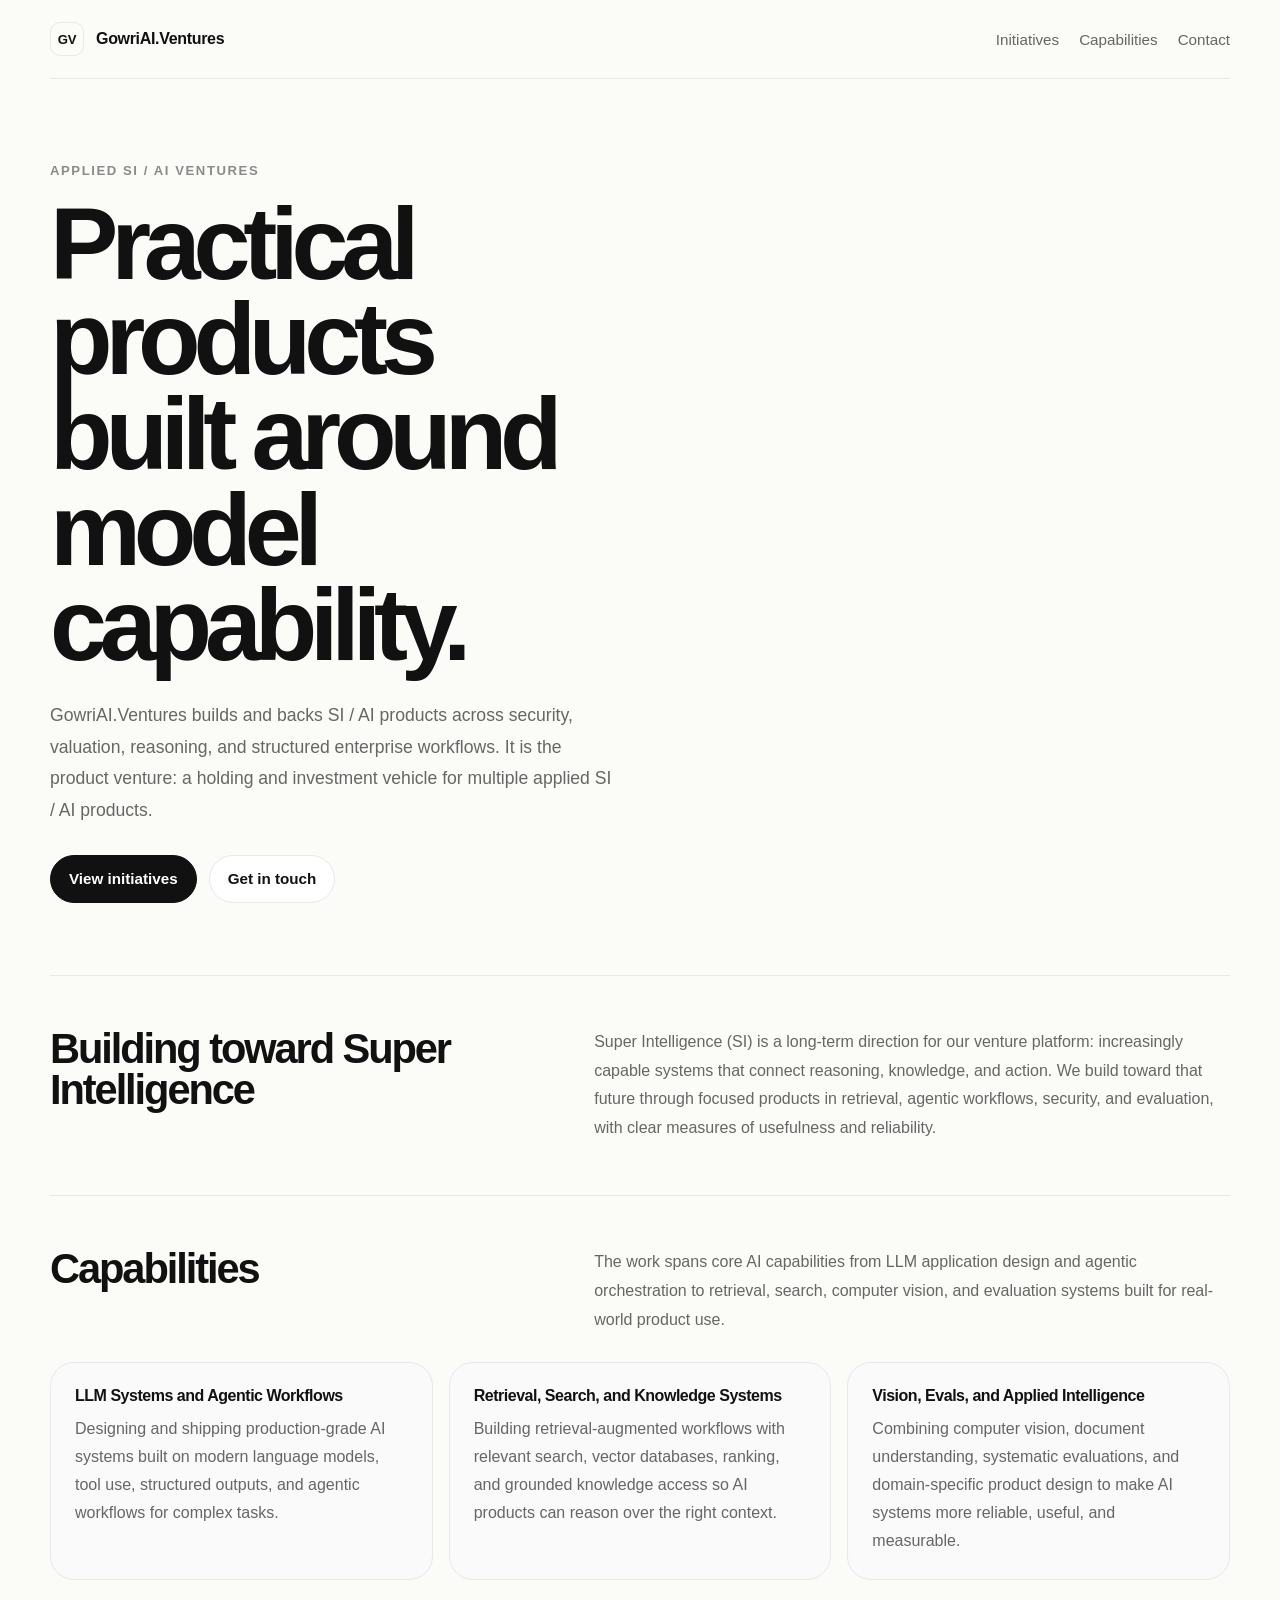
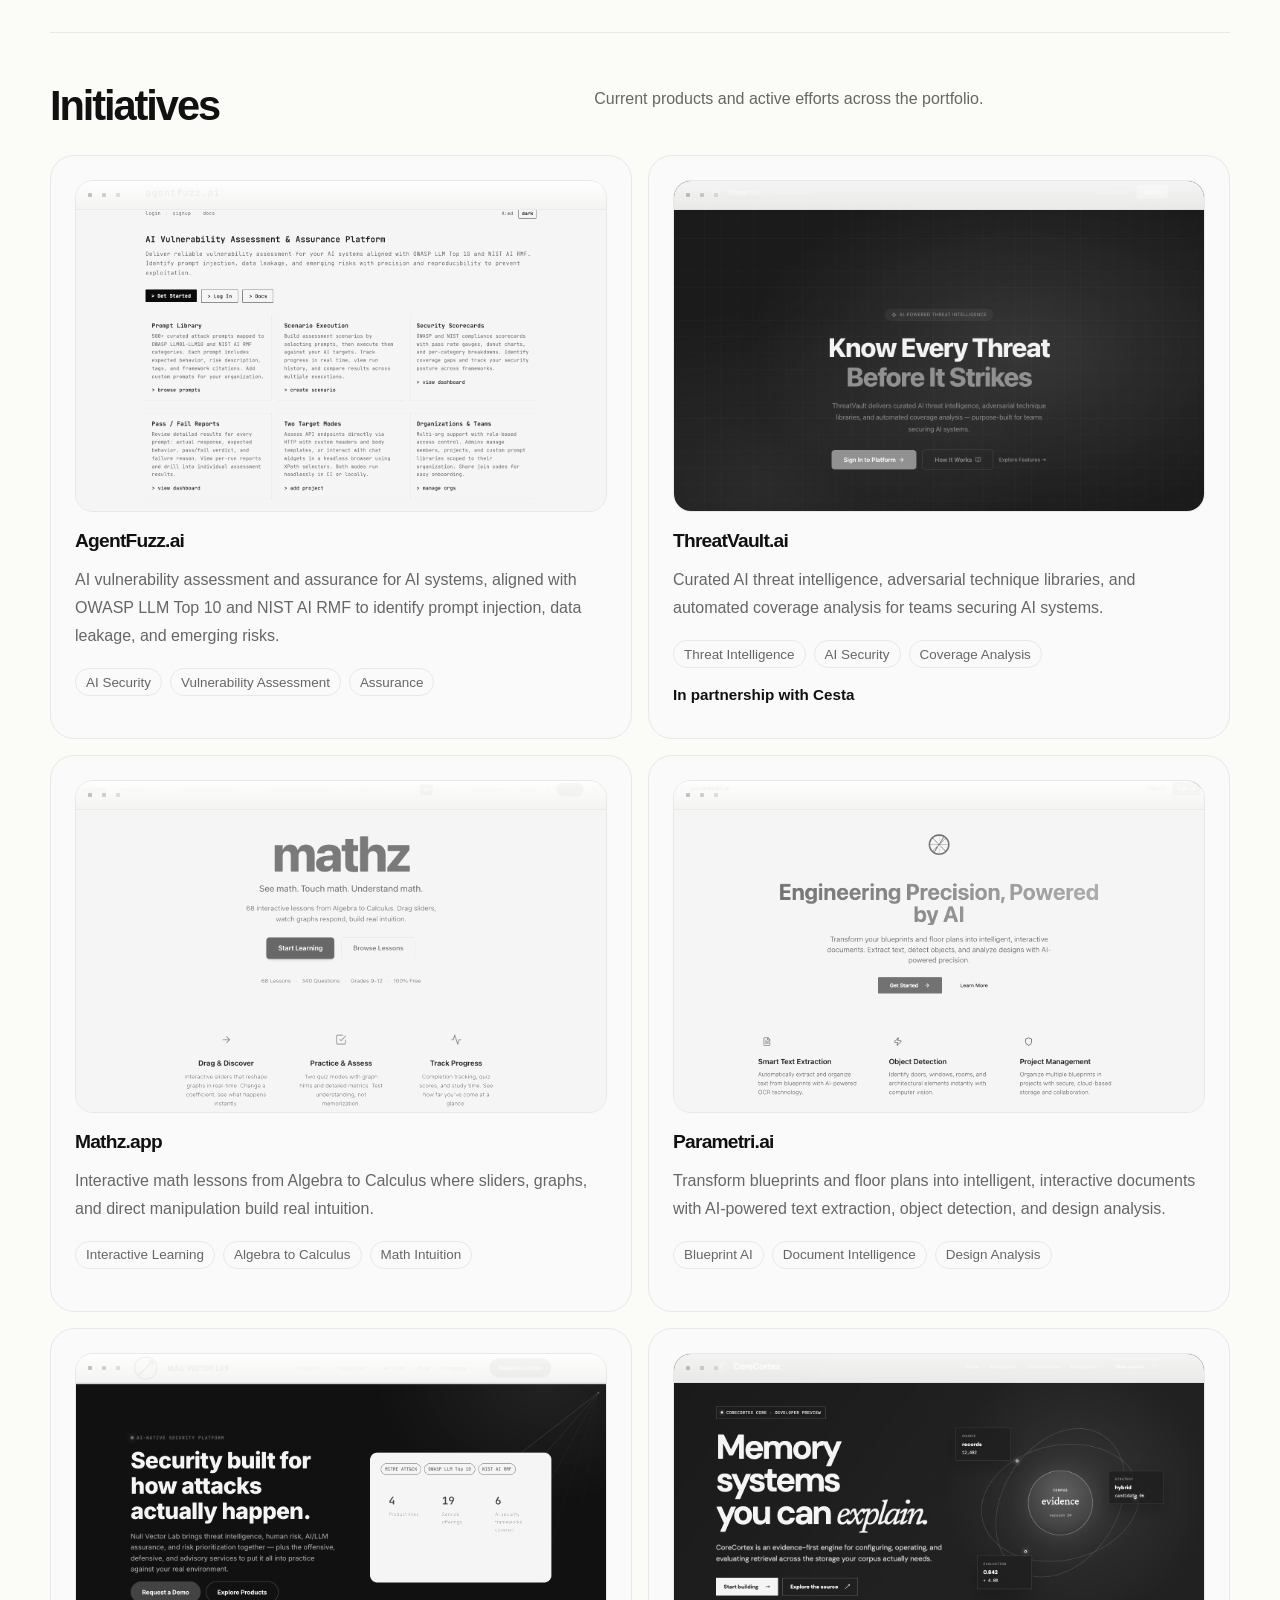
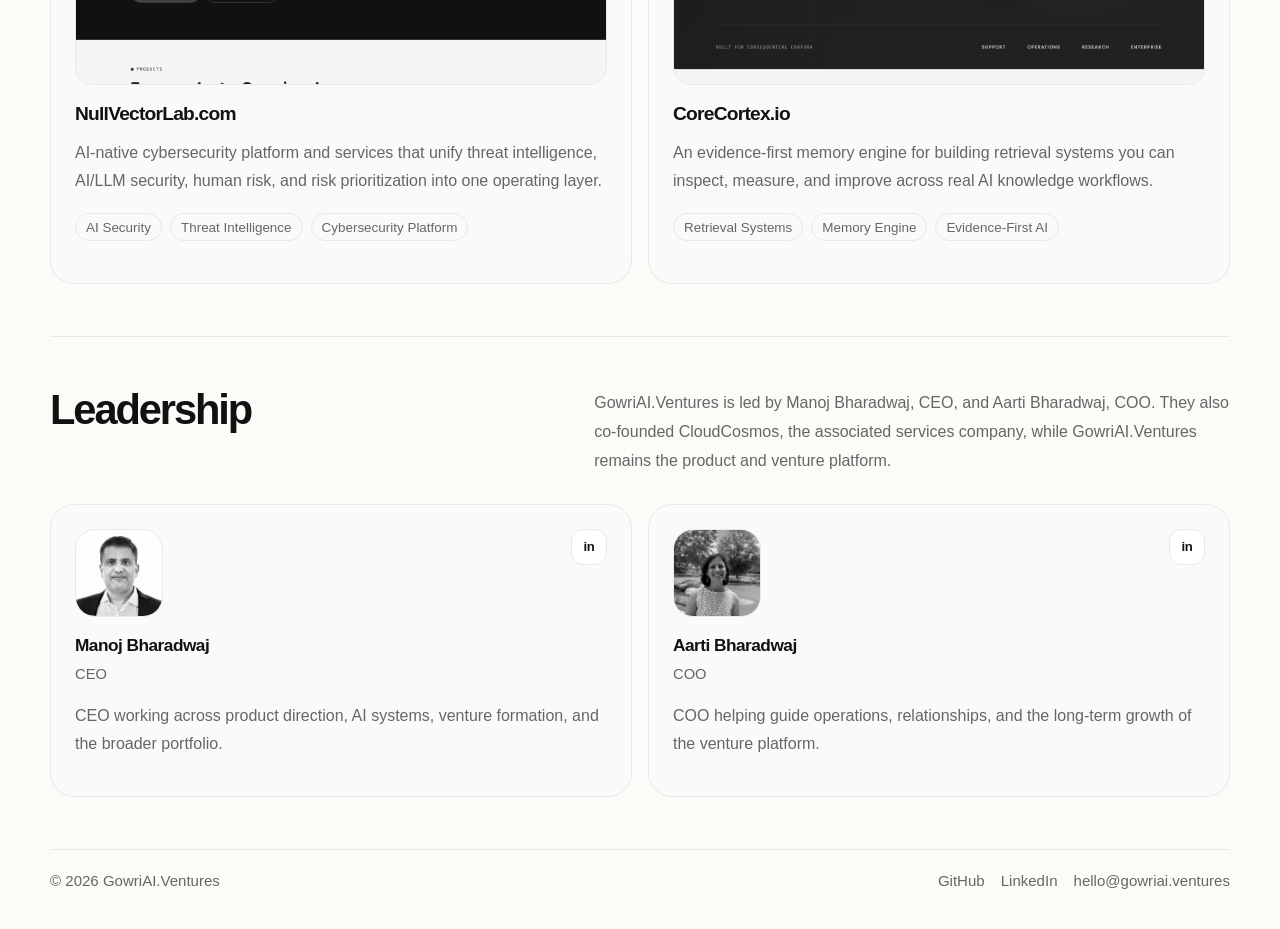
==== index.html @ 6a9fbaa0 "Update broad positioning to SI / AI" ====
<!DOCTYPE html>
<html lang="en">
<head>
  <meta charset="utf-8" />
  <meta name="viewport" content="width=device-width, initial-scale=1" />
  <title>GowriAI.Ventures | Applied SI / AI Products</title>
  <meta
    name="description"
    content="GowriAI.Ventures builds and backs practical SI / AI products across security, quantitative reasoning, valuation, and applied enterprise workflows."
  />
  <meta
    name="keywords"
    content="GowriAI Ventures, AI ventures, applied AI, AI products, Super Intelligence, AgentFuzz, ThreatVault.ai, Mathz.app, Parametri, NullVectorLab.com, CoreCortex.io"
  />
  <meta name="author" content="GowriAI.Ventures" />
  <meta name="robots" content="index, follow, max-image-preview:large, max-snippet:-1, max-video-preview:-1" />
  <meta name="googlebot" content="index, follow, max-image-preview:large, max-snippet:-1, max-video-preview:-1" />
  <meta name="application-name" content="GowriAI.Ventures" />
  <meta name="theme-color" content="#fbfbf8" />
  <meta name="format-detection" content="telephone=no" />
  <meta name="geo.region" content="US" />
  <meta name="geo.placename" content="United States" />
  <meta property="og:type" content="website" />
  <meta property="og:site_name" content="GowriAI.Ventures" />
  <meta property="og:title" content="GowriAI.Ventures" />
  <meta
    property="og:description"
    content="Applied SI / AI products and initiatives across security, valuation, reasoning, and practical enterprise workflows."
  />
  <meta property="og:url" content="https://gowriai.ventures/" />
  <meta property="og:locale" content="en_US" />
  <meta property="og:image" content="https://gowriai.ventures/assets/images/og-image.png" />
  <meta property="og:image:width" content="1200" />
  <meta property="og:image:height" content="630" />
  <meta name="twitter:card" content="summary_large_image" />
  <meta name="twitter:title" content="GowriAI.Ventures" />
  <meta
    name="twitter:description"
    content="Applied SI / AI products and initiatives from GowriAI.Ventures."
  />
  <meta name="twitter:image" content="https://gowriai.ventures/assets/images/og-image.png" />
  <link rel="canonical" href="https://gowriai.ventures/" />
  <link rel="icon" href="/favicon.svg" type="image/svg+xml" />
  <link rel="mask-icon" href="/favicon.svg" color="#0f5a47" />
  <link rel="manifest" href="/site.webmanifest" />
  <script type="application/ld+json">
    {
      "@context": "https://schema.org",
      "@type": "Organization",
      "name": "GowriAI.Ventures",
      "url": "https://gowriai.ventures/",
      "description": "GowriAI.Ventures builds and backs practical SI / AI products across security, quantitative reasoning, valuation, and applied enterprise workflows.",
      "sameAs": [
        "https://github.com/GowriAI-Ventures",
        "https://linkedin.com/company/gowriai"
      ],
      "makesOffer": {
        "@type": "OfferCatalog",
        "name": "Initiatives",
        "itemListElement": [
          {
            "@type": "ListItem",
            "position": 1,
            "item": {
              "@type": "SoftwareApplication",
              "name": "AgentFuzz.ai",
              "url": "https://agentfuzz.ai"
            }
          },
          {
            "@type": "ListItem",
            "position": 2,
            "item": {
              "@type": "SoftwareApplication",
              "name": "ThreatVault.ai",
              "url": "https://threatvault.ai"
            }
          },
          {
            "@type": "ListItem",
            "position": 3,
            "item": {
              "@type": "SoftwareApplication",
              "name": "Mathz.app",
              "url": "https://mathz.app"
            }
          },
          {
            "@type": "ListItem",
            "position": 4,
            "item": {
              "@type": "SoftwareApplication",
              "name": "Parametri.ai",
              "url": "https://parametri.ai/"
            }
          },
          {
            "@type": "ListItem",
            "position": 5,
            "item": {
              "@type": "SoftwareApplication",
              "name": "NullVectorLab.com",
              "url": "https://nullvectorlab.com/"
            }
          },
          {
            "@type": "ListItem",
            "position": 6,
            "item": {
              "@type": "SoftwareApplication",
              "name": "CoreCortex.io",
              "url": "https://corecortex.io/"
            }
          }
        ]
      }
    }
  </script>
  <style>
    :root {
      --bg: #fbfbf8;
      --surface: #ffffff;
      --line: #e8e8e8;
      --text: #111111;
      --muted: #666666;
      --subtle: #8a8a8a;
      --accent: #111111;
      --panel: #fafafa;
      --radius: 24px;
      --max-width: 1180px;
    }

    * {
      box-sizing: border-box;
    }

    html {
      scroll-behavior: smooth;
    }

    body {
      margin: 0;
      background: var(--bg);
      color: var(--text);
      font-family: -apple-system, BlinkMacSystemFont, "Segoe UI", sans-serif;
      -webkit-font-smoothing: antialiased;
      text-rendering: optimizeLegibility;
    }

    a {
      color: inherit;
      text-decoration: none;
    }

    img {
      max-width: 100%;
      display: block;
    }

    .page {
      width: min(calc(100% - 40px), var(--max-width));
      margin: 0 auto;
    }

    .topbar {
      display: flex;
      align-items: center;
      justify-content: space-between;
      gap: 24px;
      padding: 22px 0;
      border-bottom: 1px solid var(--line);
    }

    .brand {
      display: inline-flex;
      align-items: center;
      gap: 12px;
      font-size: 1rem;
      font-weight: 600;
      letter-spacing: -0.02em;
    }

    .brand-mark {
      width: 34px;
      height: 34px;
      display: grid;
      place-items: center;
      border: 1px solid var(--line);
      border-radius: 10px;
      font-size: 0.82rem;
      font-weight: 700;
    }

    .nav {
      display: flex;
      flex-wrap: wrap;
      gap: 20px;
      color: var(--muted);
      font-size: 0.95rem;
    }

    .hero {
      padding: 84px 0 72px;
      border-bottom: 1px solid var(--line);
    }

    .kicker {
      margin: 0 0 18px;
      color: var(--subtle);
      font-size: 0.82rem;
      font-weight: 600;
      letter-spacing: 0.12em;
      text-transform: uppercase;
    }

    h1 {
      margin: 0;
      max-width: 10ch;
      font-size: clamp(3.2rem, 8vw, 6.8rem);
      line-height: 0.93;
      letter-spacing: -0.07em;
      font-weight: 700;
    }

    .hero-grid {
      display: grid;
      grid-template-columns: minmax(0, 1.35fr) minmax(280px, 0.7fr);
      gap: 40px;
      align-items: end;
      margin-top: 28px;
    }

    .lead {
      margin: 0;
      max-width: 58ch;
      color: var(--muted);
      font-size: 1.1rem;
      line-height: 1.8;
    }

    .hero-actions {
      display: flex;
      flex-wrap: wrap;
      gap: 12px;
      margin-top: 28px;
    }

    .button {
      display: inline-flex;
      align-items: center;
      justify-content: center;
      min-height: 48px;
      padding: 0 18px;
      border-radius: 999px;
      border: 1px solid var(--line);
      font-size: 0.95rem;
      font-weight: 600;
      transition: background-color 140ms ease, color 140ms ease, border-color 140ms ease;
    }

    .button-primary {
      background: var(--accent);
      border-color: var(--accent);
      color: #ffffff;
    }

    .button-secondary {
      background: var(--surface);
      color: var(--text);
    }

    .section {
      padding: 52px 0;
      border-bottom: 1px solid var(--line);
    }

    .section-header {
      display: grid;
      grid-template-columns: minmax(0, 0.9fr) minmax(0, 1.1fr);
      gap: 24px;
      margin-bottom: 28px;
    }

    .section-intelligence .section-header {
      margin-bottom: 0;
    }

    .section-header h2 {
      margin: 0;
      font-size: clamp(1.7rem, 4vw, 2.6rem);
      line-height: 1;
      letter-spacing: -0.05em;
      font-weight: 650;
    }

    .section-header p {
      margin: 0;
      color: var(--muted);
      line-height: 1.8;
      font-size: 1rem;
    }

    .capabilities {
      display: grid;
      grid-template-columns: repeat(3, minmax(0, 1fr));
      gap: 16px;
    }

    .capability {
      padding: 24px;
      background: var(--panel);
      border: 1px solid var(--line);
      border-radius: var(--radius);
    }

    .capability h3 {
      margin: 0 0 10px;
      font-size: 1rem;
      letter-spacing: -0.03em;
    }

    .capability p {
      margin: 0;
      color: var(--muted);
      line-height: 1.75;
    }

    .initiatives {
      display: grid;
      grid-template-columns: repeat(2, minmax(0, 1fr));
      gap: 16px;
    }

    .team {
      display: grid;
      grid-template-columns: repeat(2, minmax(0, 1fr));
      gap: 16px;
    }

    .initiative {
      padding: 24px;
      border: 1px solid var(--line);
      border-radius: var(--radius);
      background: var(--panel);
    }

    .initiative-shot {
      display: block;
      margin: 0 0 18px;
      aspect-ratio: 16 / 10;
      overflow: hidden;
      border: 1px solid var(--line);
      border-radius: 18px;
      background: #f6f6f4;
      box-shadow: inset 0 1px 0 rgba(255, 255, 255, 0.7);
      position: relative;
    }

    .initiative-shot::before {
      content: "";
      position: absolute;
      inset: 0 auto auto 0;
      width: 100%;
      height: 28px;
      border-bottom: 1px solid rgba(17, 17, 17, 0.08);
      background:
        radial-gradient(circle at 14px 14px, rgba(17, 17, 17, 0.24) 0 2px, transparent 2.5px),
        radial-gradient(circle at 28px 14px, rgba(17, 17, 17, 0.18) 0 2px, transparent 2.5px),
        radial-gradient(circle at 42px 14px, rgba(17, 17, 17, 0.12) 0 2px, transparent 2.5px),
        linear-gradient(180deg, rgba(255, 255, 255, 0.95), rgba(244, 244, 242, 0.95));
      z-index: 1;
    }

    .initiative-shot img {
      width: 100%;
      height: 100%;
      object-fit: cover;
      object-position: center top;
      transition: transform 180ms ease;
      filter: grayscale(1) brightness(1.08) contrast(0.92);
      transform: scale(1.01);
    }

    .initiative:hover .initiative-shot img {
      transform: scale(1.03);
    }

    .initiative-head {
      margin-bottom: 14px;
    }

    .initiative h3 {
      margin: 0;
      font-size: 1.2rem;
      letter-spacing: -0.04em;
      font-weight: 650;
    }

    .initiative-title-link {
      display: inline-flex;
      align-items: center;
      gap: 6px;
    }

    .initiative p {
      margin: 0 0 18px;
      color: var(--muted);
      line-height: 1.75;
    }

    .meta {
      display: flex;
      flex-wrap: wrap;
      gap: 8px;
      margin-bottom: 18px;
    }

    .pill {
      display: inline-flex;
      align-items: center;
      min-height: 28px;
      padding: 0 10px;
      border: 1px solid var(--line);
      border-radius: 999px;
      color: var(--muted);
      font-size: 0.84rem;
      white-space: nowrap;
    }

    .link-row {
      display: flex;
      align-items: center;
      gap: 12px;
      color: var(--text);
      font-size: 0.95rem;
      font-weight: 600;
    }

    .person {
      padding: 24px;
      border: 1px solid var(--line);
      border-radius: var(--radius);
      background: var(--panel);
    }

    .person-top {
      display: flex;
      align-items: start;
      justify-content: space-between;
      gap: 14px;
      margin-bottom: 18px;
    }

    .person-image {
      width: 88px;
      height: 88px;
      flex-shrink: 0;
      border-radius: 20px;
      overflow: hidden;
      border: 1px solid var(--line);
      background: #f4f4f4;
    }

    .person-image img {
      width: 100%;
      height: 100%;
      object-fit: cover;
      filter: grayscale(1);
    }

    .person h3 {
      margin: 0 0 6px;
      font-size: 1.08rem;
      letter-spacing: -0.03em;
    }

    .person-role {
      margin: 0 0 12px;
      color: var(--subtle);
      font-size: 0.92rem;
    }

    .person p {
      margin: 0 0 14px;
      color: var(--muted);
      line-height: 1.75;
    }

    .person-link {
      display: inline-flex;
      align-items: center;
      justify-content: center;
      width: 36px;
      height: 36px;
      flex-shrink: 0;
      border: 1px solid var(--line);
      border-radius: 12px;
      color: var(--accent);
      font-size: 0.82rem;
      font-weight: 700;
      letter-spacing: -0.02em;
      background: #ffffff;
    }

    .footer {
      display: flex;
      align-items: center;
      justify-content: space-between;
      gap: 20px;
      flex-wrap: wrap;
      padding: 22px 0 40px;
      color: var(--muted);
      font-size: 0.94rem;
    }

    .footer-links {
      display: flex;
      flex-wrap: wrap;
      gap: 16px;
    }

    @media (max-width: 920px) {
      .hero-grid,
      .section-header,
      .capabilities,
      .initiatives,
      .team {
        grid-template-columns: 1fr;
      }
    }

    @media (max-width: 640px) {
      .page {
        width: min(calc(100% - 24px), var(--max-width));
      }

      .topbar,
      .footer {
        align-items: start;
        flex-direction: column;
      }

      .hero {
        padding: 56px 0 52px;
      }

      h1 {
        max-width: 11ch;
        font-size: clamp(2.8rem, 14vw, 4.4rem);
      }

      .link-row {
        flex-direction: column;
        align-items: start;
      }
    }
  </style>
</head>
<body>
  <script>
    const capabilities = [
      {
        title: "LLM Systems and Agentic Workflows",
        description: "Designing and shipping production-grade AI systems built on modern language models, tool use, structured outputs, and agentic workflows for complex tasks."
      },
      {
        title: "Retrieval, Search, and Knowledge Systems",
        description: "Building retrieval-augmented workflows with relevant search, vector databases, ranking, and grounded knowledge access so AI products can reason over the right context."
      },
      {
        title: "Vision, Evals, and Applied Intelligence",
        description: "Combining computer vision, document understanding, systematic evaluations, and domain-specific product design to make AI systems more reliable, useful, and measurable."
      }
    ];

    const initiatives = [
      {
        name: "AgentFuzz.ai",
        url: "https://agentfuzz.ai",
        image: "/assets/images/initiatives/agentfuzz-ai.png",
        description: "AI vulnerability assessment and assurance for AI systems, aligned with OWASP LLM Top 10 and NIST AI RMF to identify prompt injection, data leakage, and emerging risks.",
        tags: ["AI Security", "Vulnerability Assessment", "Assurance"]
      },
      {
        name: "ThreatVault.ai",
        url: "https://threatvault.ai",
        image: "/assets/images/initiatives/threatvault-ai.png",
        description: "Curated AI threat intelligence, adversarial technique libraries, and automated coverage analysis for teams securing AI systems.",
        tags: ["Threat Intelligence", "AI Security", "Coverage Analysis"],
        partner: {
          name: "Cesta",
          url: "https://cestatech.com/"
        }
      },
      {
        name: "Mathz.app",
        url: "https://mathz.app",
        image: "/assets/images/initiatives/mathz-app.png",
        description: "Interactive math lessons from Algebra to Calculus where sliders, graphs, and direct manipulation build real intuition.",
        tags: ["Interactive Learning", "Algebra to Calculus", "Math Intuition"]
      },
      {
        name: "Parametri.ai",
        url: "https://parametri.ai/",
        image: "/assets/images/initiatives/parametri-ai.png",
        description: "Transform blueprints and floor plans into intelligent, interactive documents with AI-powered text extraction, object detection, and design analysis.",
        tags: ["Blueprint AI", "Document Intelligence", "Design Analysis"]
      },
      {
        name: "NullVectorLab.com",
        url: "https://nullvectorlab.com/",
        image: "/assets/images/initiatives/nullvectorlab-com.png",
        description: "AI-native cybersecurity platform and services that unify threat intelligence, AI/LLM security, human risk, and risk prioritization into one operating layer.",
        tags: ["AI Security", "Threat Intelligence", "Cybersecurity Platform"]
      },
      {
        name: "CoreCortex.io",
        url: "https://corecortex.io/",
        image: "/assets/images/initiatives/corecortex-io.png",
        description: "An evidence-first memory engine for building retrieval systems you can inspect, measure, and improve across real AI knowledge workflows.",
        tags: ["Retrieval Systems", "Memory Engine", "Evidence-First AI"]
      }
    ];

    const leadership = [
      {
        name: "Manoj Bharadwaj",
        role: "CEO",
        blurb: "CEO working across product direction, AI systems, venture formation, and the broader portfolio.",
        image: "/assets/images/manoj-profile.png",
        linkedin: "https://www.linkedin.com/in/manojbharadwaj/"
      },
      {
        name: "Aarti Bharadwaj",
        role: "COO",
        blurb: "COO helping guide operations, relationships, and the long-term growth of the venture platform.",
        image: "/assets/images/aarti-profile.png",
        linkedin: "https://www.linkedin.com/in/aartibharadwaj/"
      }
    ];
  </script>

  <div class="page">
    <header class="topbar">
      <a class="brand" href="/" aria-label="GowriAI.Ventures home">
        <span class="brand-mark" aria-hidden="true">GV</span>
        <span>GowriAI.Ventures</span>
      </a>
      <nav class="nav" aria-label="Primary">
        <a href="#initiatives">Initiatives</a>
        <a href="#capabilities">Capabilities</a>
        <a href="mailto:hello@gowriai.ventures">Contact</a>
      </nav>
    </header>

    <main>
      <section class="hero">
        <p class="kicker">Applied SI / AI ventures</p>
        <h1>Practical products built around model capability.</h1>
        <div class="hero-grid">
          <div>
            <p class="lead">
              GowriAI.Ventures builds and backs SI / AI products across security, valuation,
              reasoning, and structured enterprise workflows. It is the product venture:
              a holding and investment vehicle for multiple applied SI / AI products.
            </p>
            <div class="hero-actions">
              <a class="button button-primary" href="#initiatives">View initiatives</a>
              <a class="button button-secondary" href="mailto:hello@gowriai.ventures">Get in touch</a>
            </div>
          </div>
        </div>
      </section>

      <section class="section section-intelligence" id="super-intelligence" aria-labelledby="super-intelligence-title">
        <div class="section-header">
          <h2 id="super-intelligence-title">Building toward Super Intelligence</h2>
          <p>
            Super Intelligence (SI) is a long-term direction for our venture platform:
            increasingly capable systems that connect reasoning, knowledge, and action.
            We build toward that future through focused products in retrieval, agentic
            workflows, security, and evaluation, with clear measures of usefulness and
            reliability.
          </p>
        </div>
      </section>

      <section class="section" id="capabilities" aria-labelledby="capabilities-title">
        <div class="section-header">
          <h2 id="capabilities-title">Capabilities</h2>
          <p>
            The work spans core AI capabilities from LLM application design and
            agentic orchestration to retrieval, search, computer vision, and
            evaluation systems built for real-world product use.
          </p>
        </div>
        <div class="capabilities" id="capability-grid"></div>
      </section>

      <section class="section" id="initiatives" aria-labelledby="initiatives-title">
        <div class="section-header">
          <h2 id="initiatives-title">Initiatives</h2>
          <p>
            Current products and active efforts across the portfolio.
          </p>
        </div>
        <div class="initiatives" id="initiative-grid"></div>
      </section>

      <section class="section" id="leadership" aria-labelledby="leadership-title">
        <div class="section-header">
          <h2 id="leadership-title">Leadership</h2>
          <p>
            GowriAI.Ventures is led by Manoj Bharadwaj, CEO, and Aarti Bharadwaj, COO. They also co-founded
            <a href="https://cloudcosmos.tech/" rel="noopener" target="_blank">CloudCosmos</a>, the associated services company, while GowriAI.Ventures remains the product and venture platform.
          </p>
        </div>
        <div class="team" id="leadership-grid"></div>
      </section>
    </main>

    <footer class="footer">
      <span>© <span id="year"></span> GowriAI.Ventures</span>
      <div class="footer-links">
        <a href="https://github.com/GowriAI-Ventures" rel="noopener" target="_blank">GitHub</a>
        <a href="https://linkedin.com/company/gowriai" rel="noopener" target="_blank">LinkedIn</a>
        <a href="mailto:hello@gowriai.ventures">hello@gowriai.ventures</a>
      </div>
    </footer>
  </div>

  <script>
    const capabilityGrid = document.getElementById("capability-grid");
    const initiativeGrid = document.getElementById("initiative-grid");
    const leadershipGrid = document.getElementById("leadership-grid");

    capabilities.forEach((capability) => {
      const item = document.createElement("article");
      item.className = "capability";
      item.innerHTML = `
        <h3>${capability.title}</h3>
        <p>${capability.description}</p>
      `;
      capabilityGrid.appendChild(item);
    });

    initiatives.forEach((initiative) => {
      const item = document.createElement("article");
      item.className = "initiative";
      const pills = initiative.tags.map((tag) => `<span class="pill">${tag}</span>`).join("");
      const partnerLink = initiative.partner
        ? `<a href="${initiative.partner.url}" rel="noopener" target="_blank">In partnership with ${initiative.partner.name}</a>`
        : "";

      item.innerHTML = `
        <a class="initiative-shot" href="${initiative.url}" rel="noopener" target="_blank" aria-label="${initiative.name}">
          <img src="${initiative.image}" alt="${initiative.name} preview" />
        </a>
        <div class="initiative-head">
          <h3><a class="initiative-title-link" href="${initiative.url}" rel="noopener" target="_blank">${initiative.name}</a></h3>
        </div>
        <p>${initiative.description}</p>
        <div class="meta">${pills}</div>
        <div class="link-row">
          ${partnerLink}
        </div>
      `;

      initiativeGrid.appendChild(item);
    });

    leadership.forEach((person) => {
      const item = document.createElement("article");
      item.className = "person";
      item.innerHTML = `
        <div class="person-top">
          <div class="person-image">
            <img src="${person.image}" alt="${person.name}" />
          </div>
          <a class="person-link" href="${person.linkedin}" rel="noopener" target="_blank" aria-label="${person.name} LinkedIn">in</a>
        </div>
        <h3>${person.name}</h3>
        <p class="person-role">${person.role}</p>
        <p>${person.blurb}</p>
      `;
      leadershipGrid.appendChild(item);
    });

    document.getElementById("year").textContent = new Date().getFullYear();
  </script>
</body>
</html>
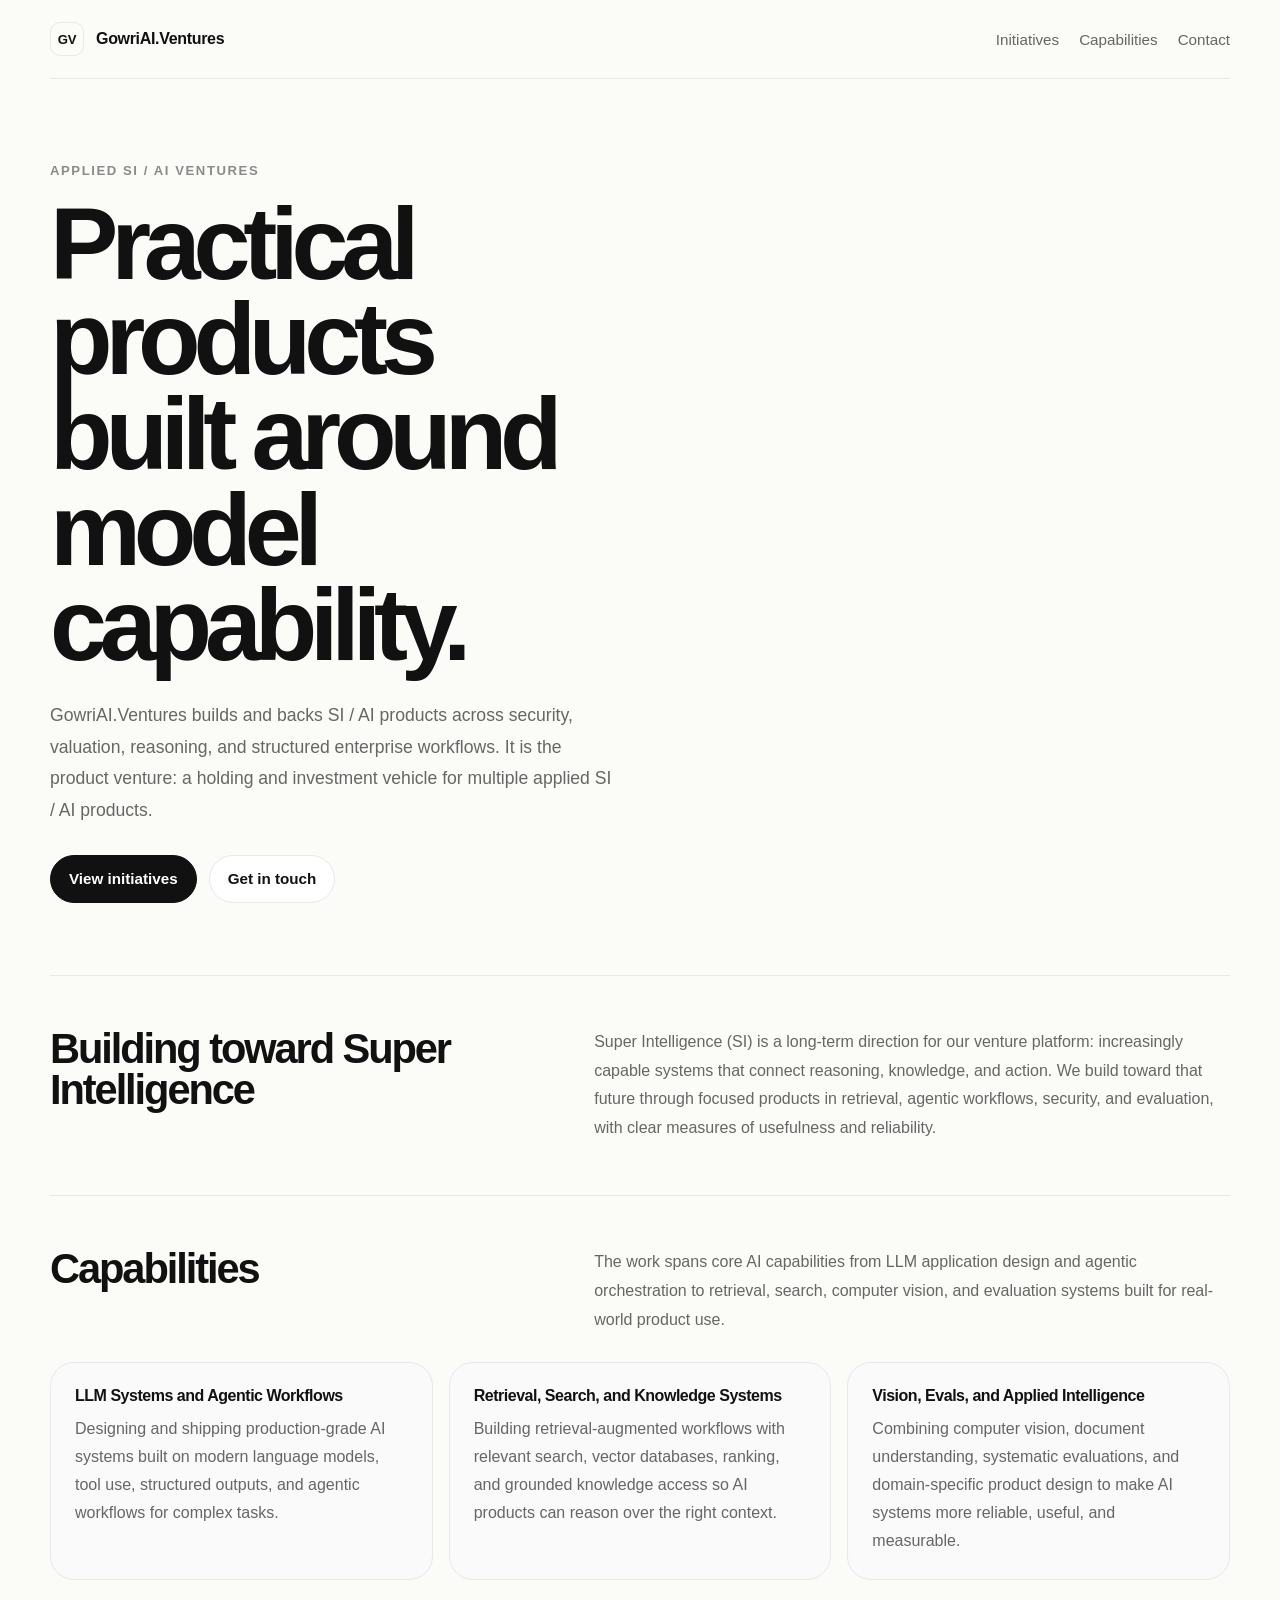
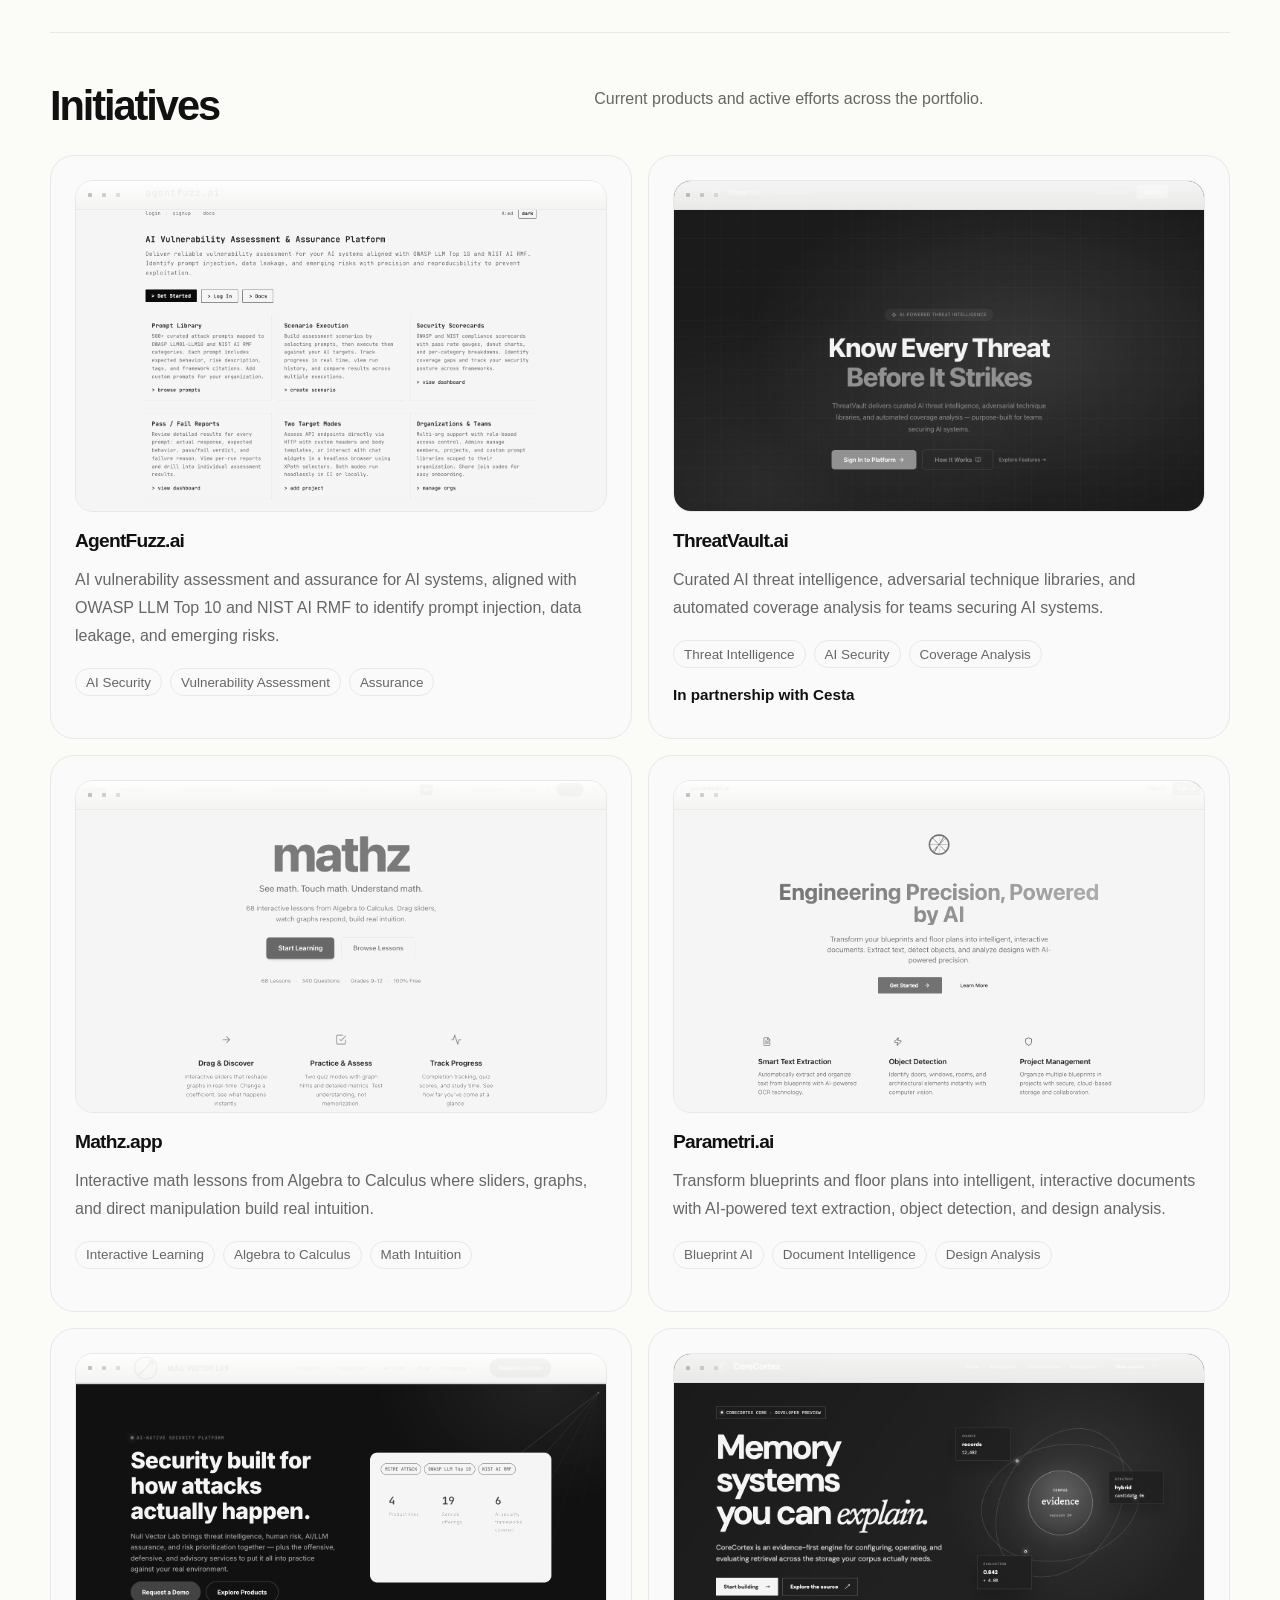
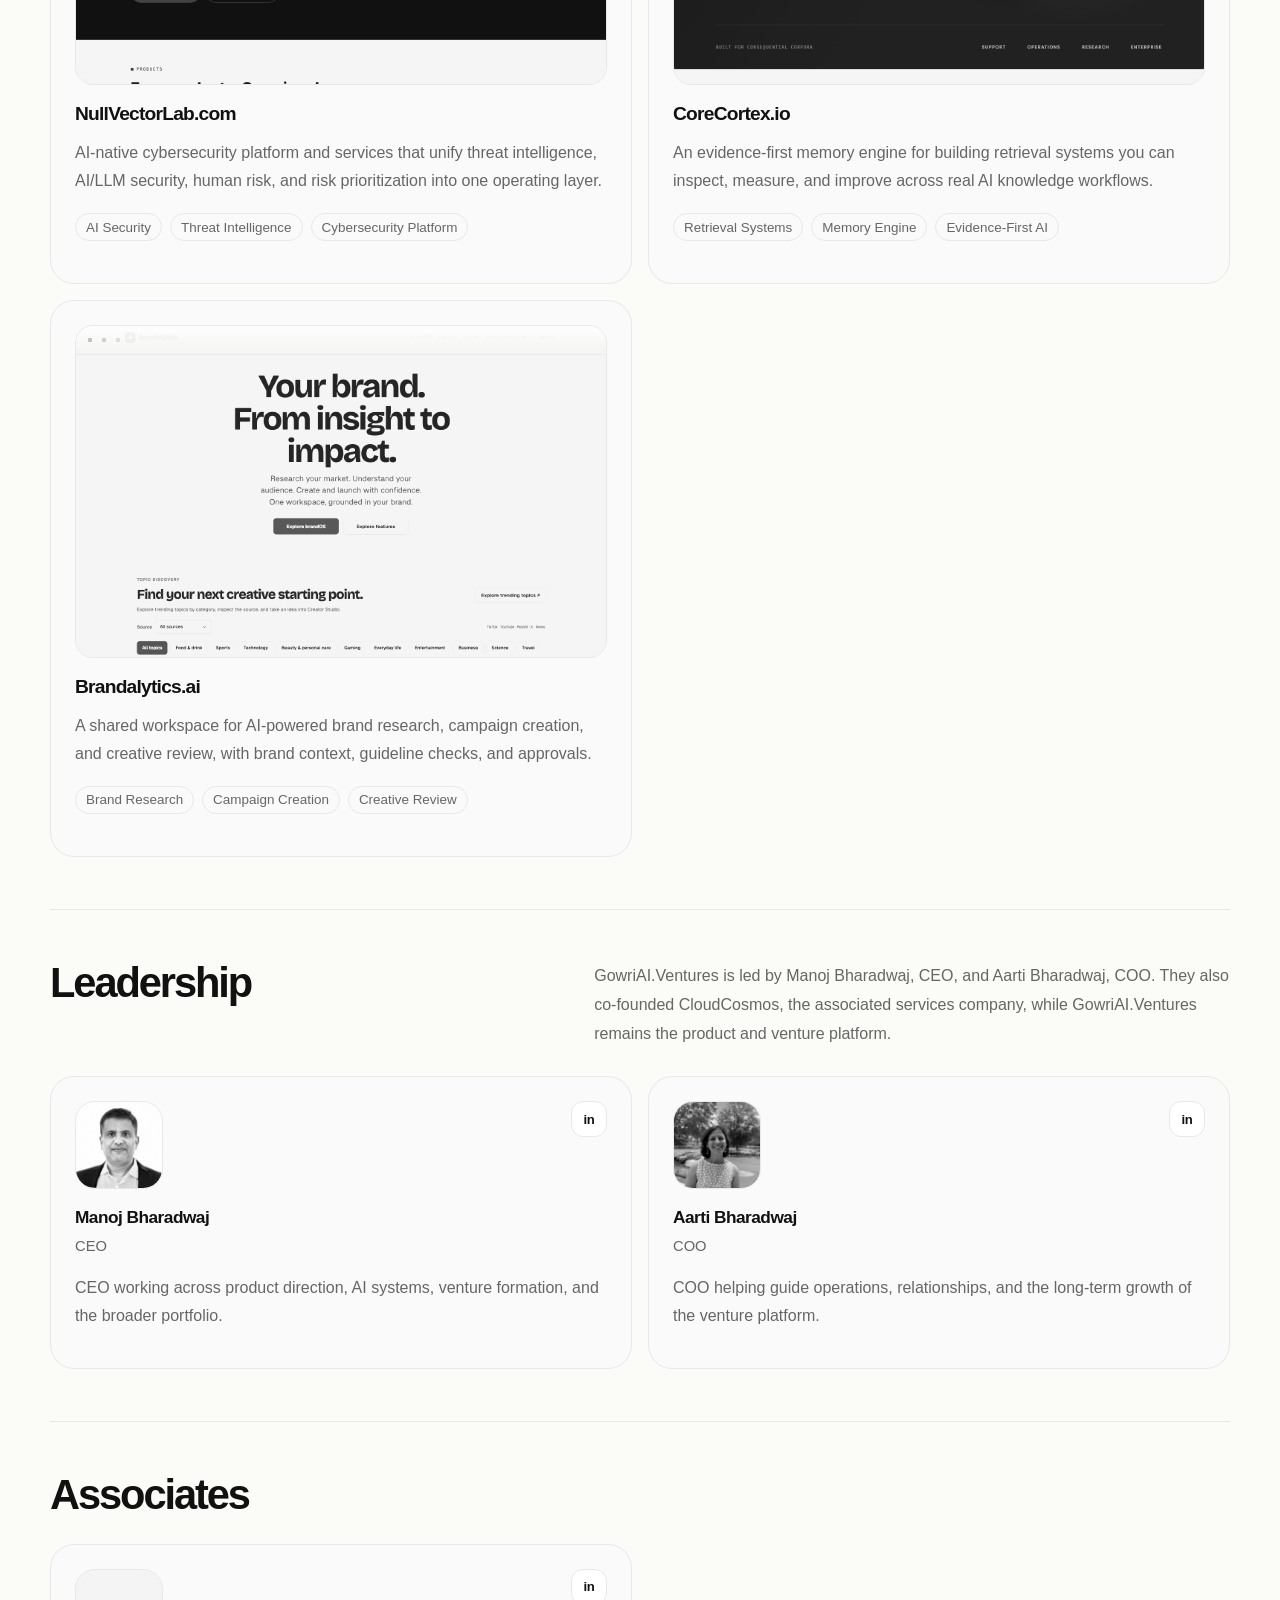
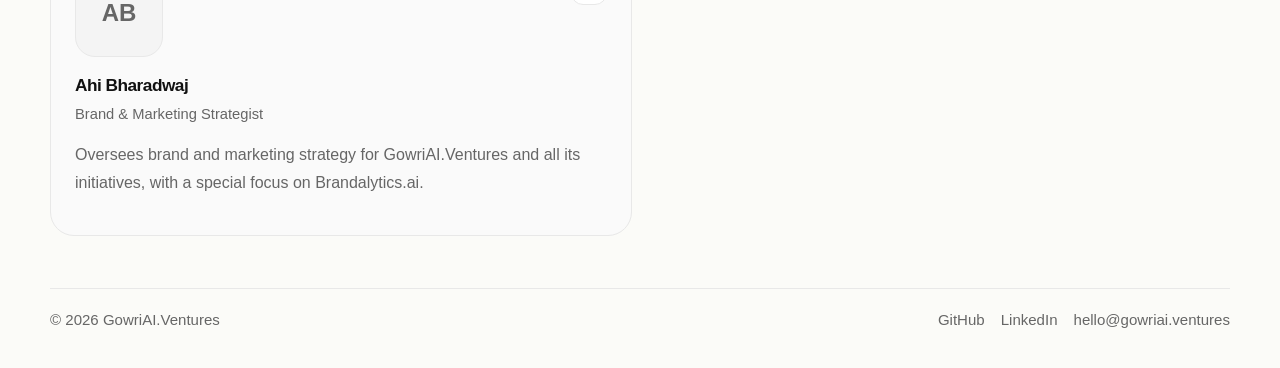
==== commit ce134f36: "Add Ahi Bharadwaj as associate and Brandalytics initiative" ====
--- a/index.html
+++ b/index.html
@@ -111,6 +111,15 @@
               "name": "CoreCortex.io",
               "url": "https://corecortex.io/"
             }
+          },
+          {
+            "@type": "ListItem",
+            "position": 7,
+            "item": {
+              "@type": "SoftwareApplication",
+              "name": "Brandalytics.ai",
+              "url": "https://brandalytics.ai/"
+            }
           }
         ]
       }
@@ -466,6 +475,14 @@
       height: 100%;
       object-fit: cover;
       filter: grayscale(1);
+    }
+
+    .person-image.initials {
+      display: grid;
+      place-items: center;
+      font-size: 1.5rem;
+      font-weight: 600;
+      color: var(--muted);
     }
 
     .person h3 {
@@ -619,6 +636,13 @@
         image: "/assets/images/initiatives/corecortex-io.png",
         description: "An evidence-first memory engine for building retrieval systems you can inspect, measure, and improve across real AI knowledge workflows.",
         tags: ["Retrieval Systems", "Memory Engine", "Evidence-First AI"]
+      },
+      {
+        name: "Brandalytics.ai",
+        url: "https://brandalytics.ai/",
+        image: "/assets/images/initiatives/brandalytics-ai.png",
+        description: "A shared workspace for AI-powered brand research, campaign creation, and creative review, with brand context, guideline checks, and approvals.",
+        tags: ["Brand Research", "Campaign Creation", "Creative Review"]
       }
     ];
 
@@ -717,6 +741,22 @@
         </div>
         <div class="team" id="leadership-grid"></div>
       </section>
+      <section class="section" id="associates" aria-labelledby="associates-title">
+        <div class="section-header">
+          <h2 id="associates-title">Associates</h2>
+        </div>
+        <div class="team">
+          <article class="person">
+            <div class="person-top">
+              <div class="person-image initials" aria-label="Ahi Bharadwaj initials">AB</div>
+              <a class="person-link" href="https://www.linkedin.com/in/ahi-bharadwaj/" rel="noopener" target="_blank" aria-label="Ahi Bharadwaj LinkedIn">in</a>
+            </div>
+            <h3>Ahi Bharadwaj</h3>
+            <p class="person-role">Brand &amp; Marketing Strategist</p>
+            <p>Oversees brand and marketing strategy for GowriAI.Ventures and all its initiatives, with a special focus on <a href="https://brandalytics.ai/" rel="noopener" target="_blank">Brandalytics.ai</a>.</p>
+          </article>
+        </div>
+      </section>
     </main>
 
     <footer class="footer">
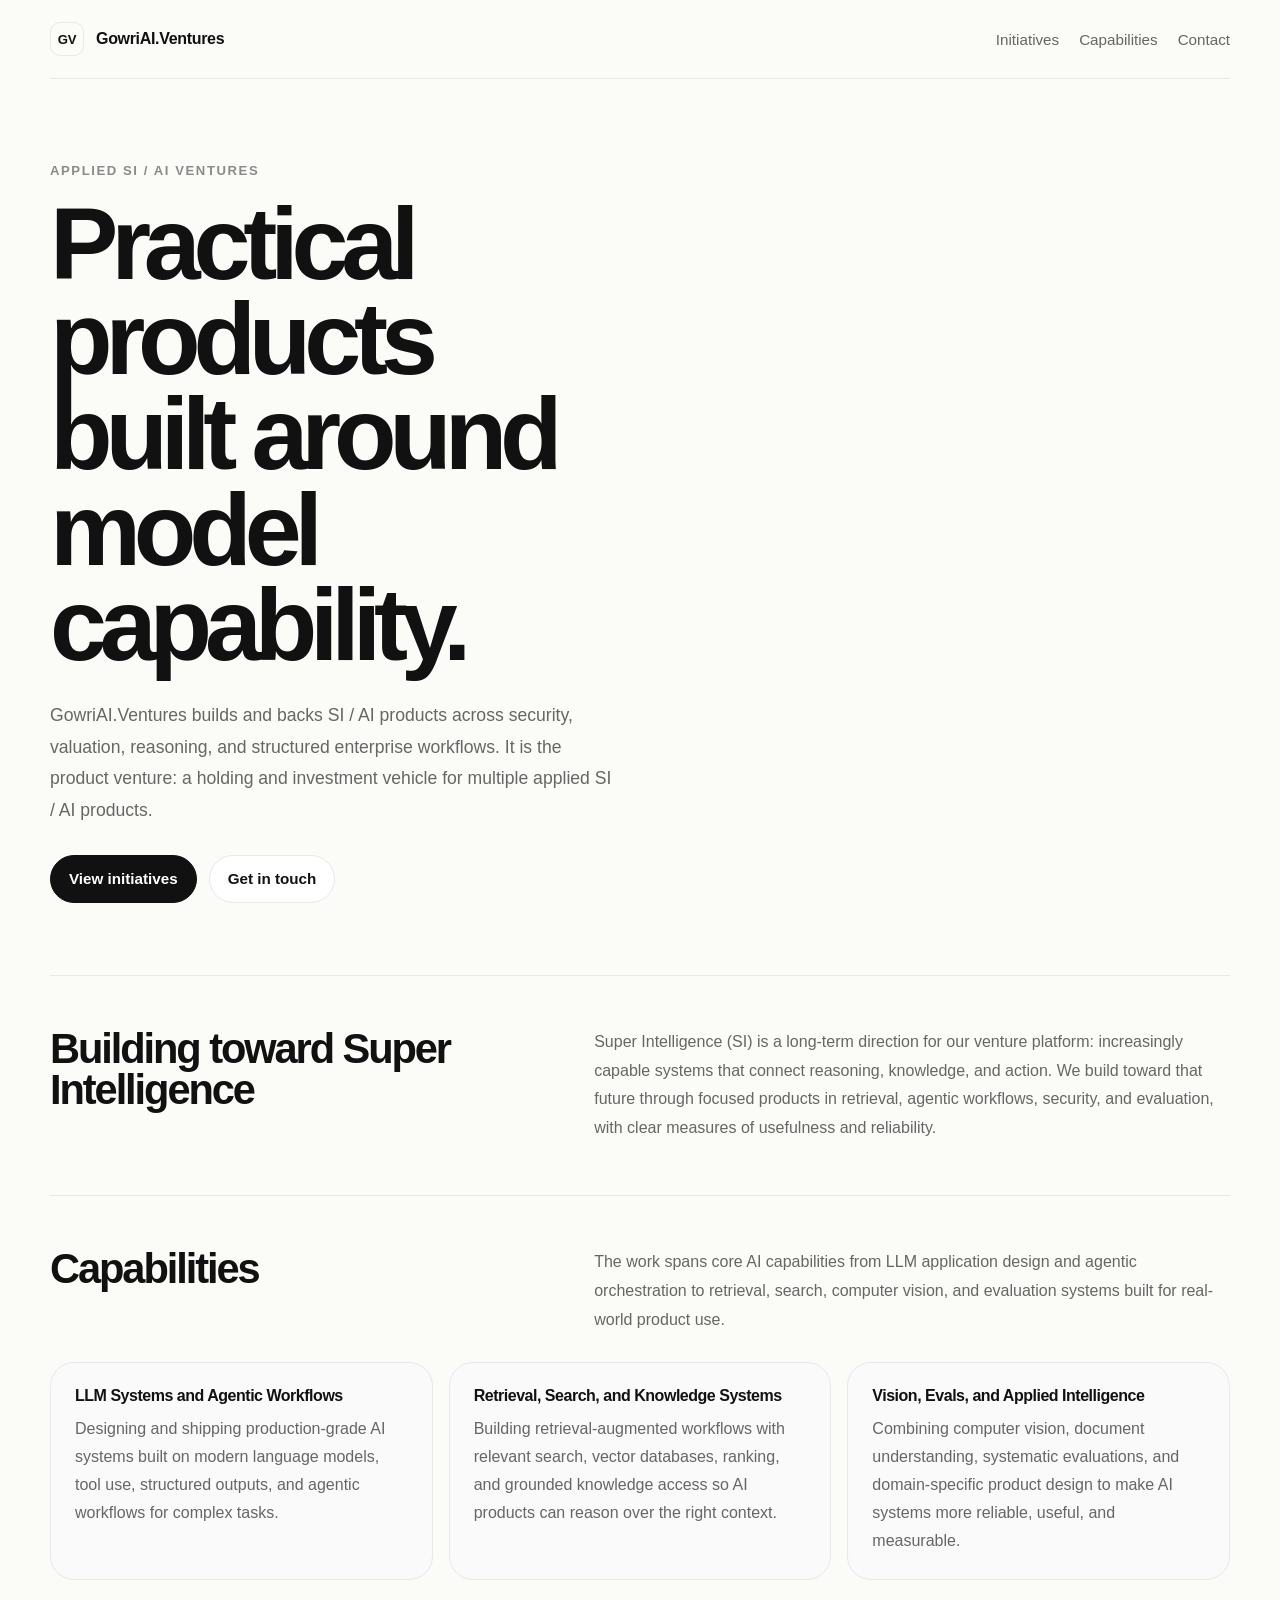
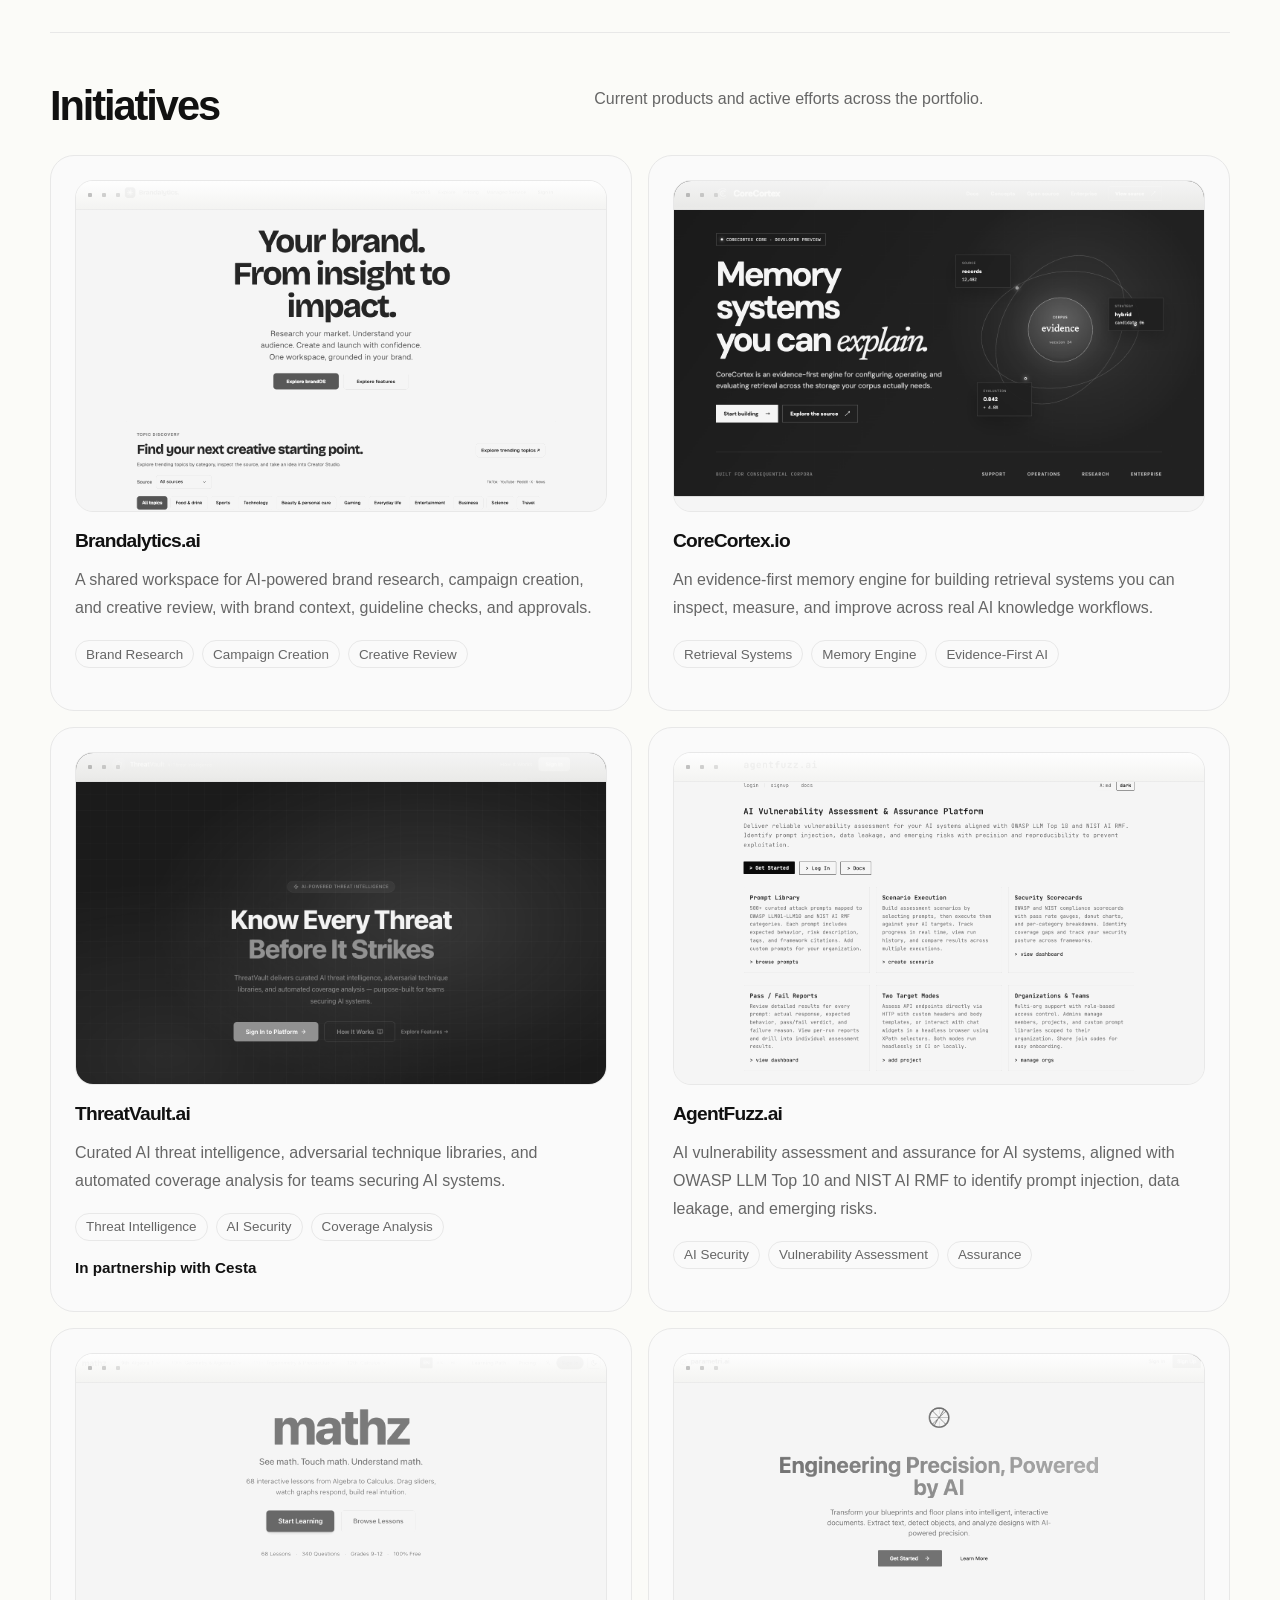
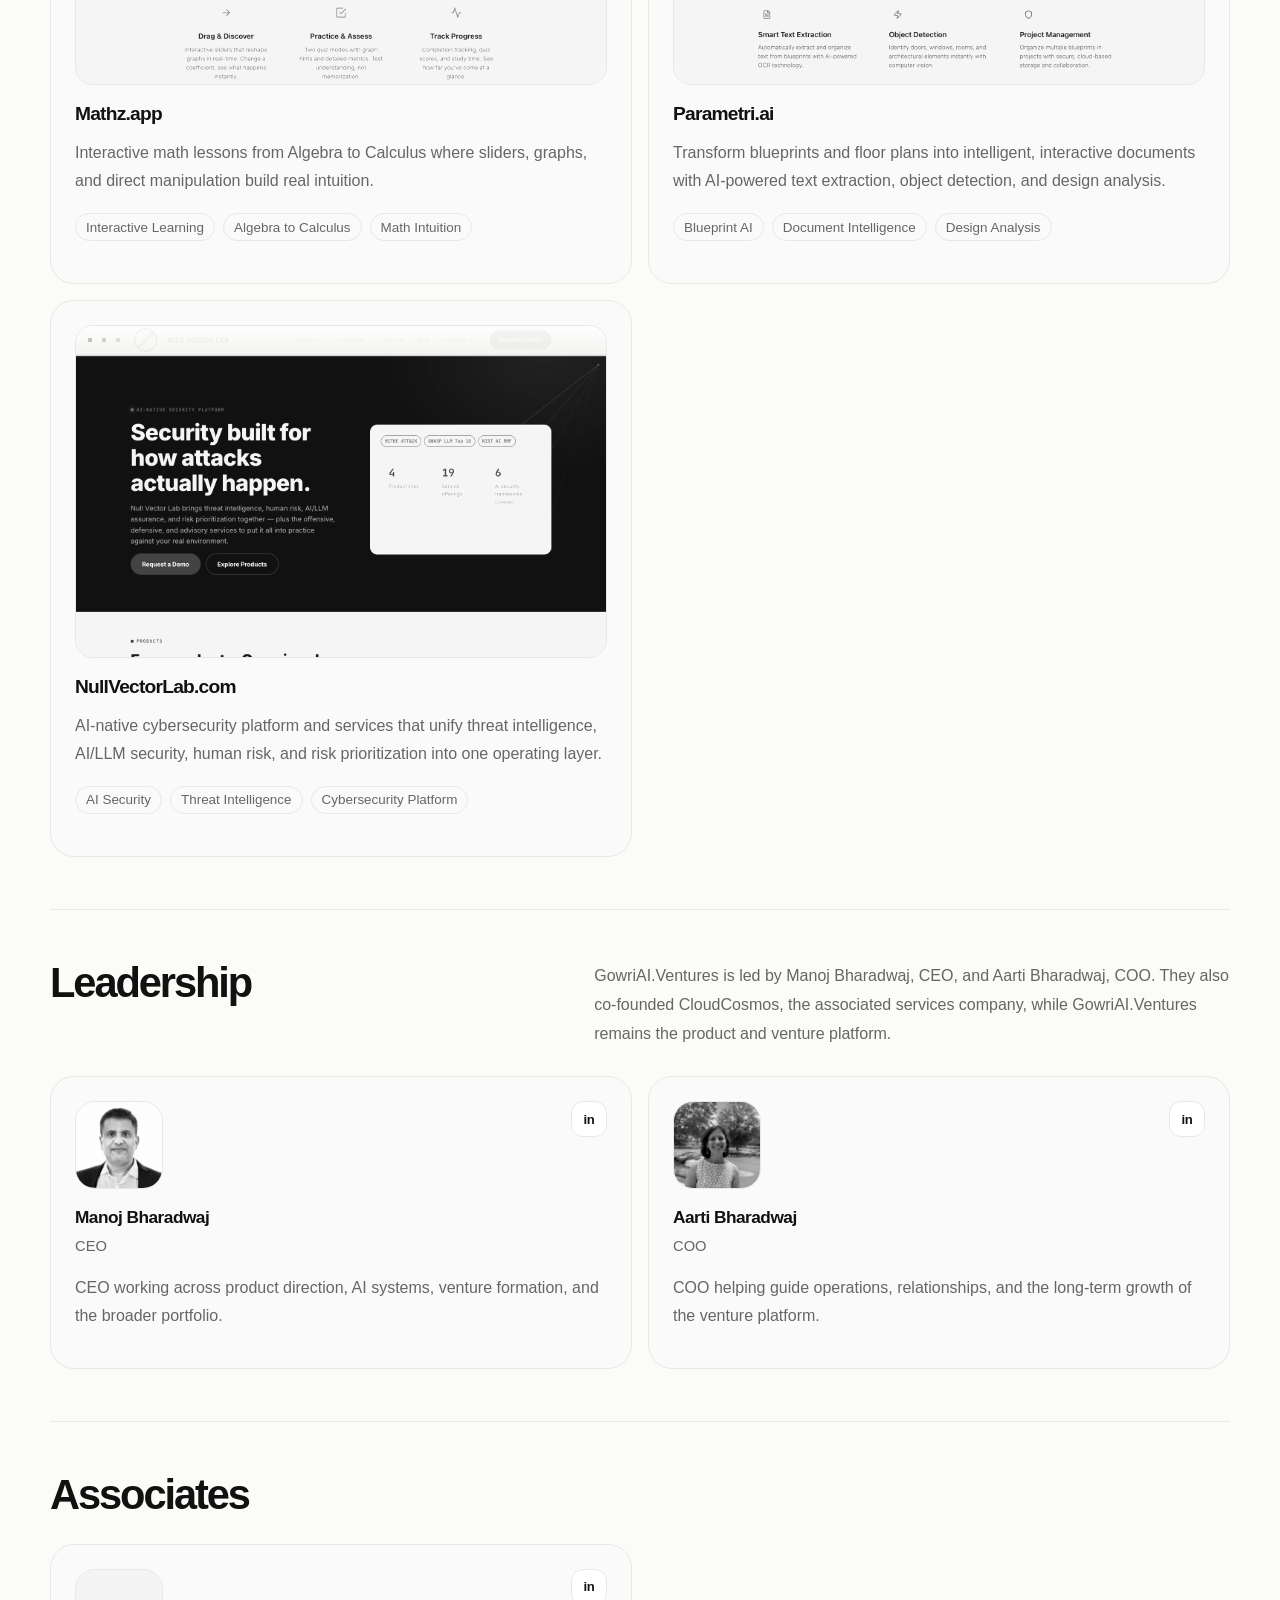
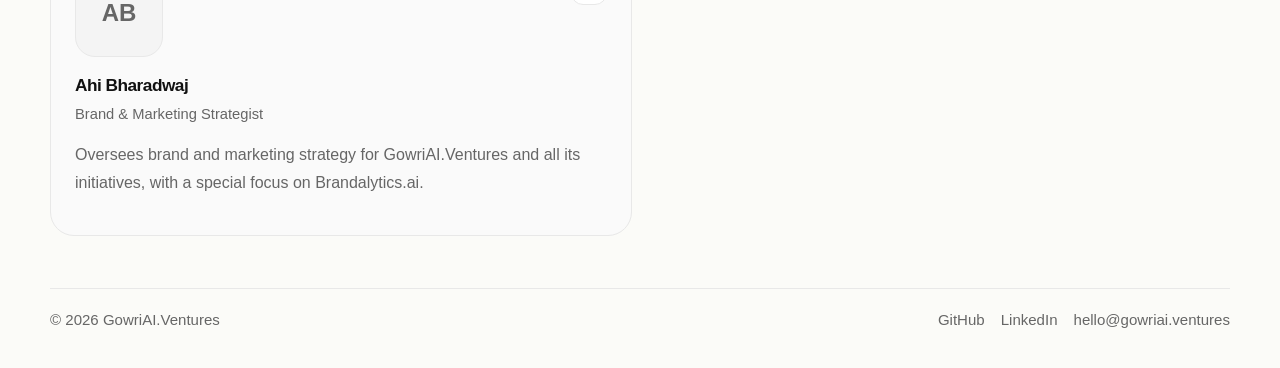
==== commit 9140da42: "Reorder initiatives to lead with Brandalytics and CoreCortex" ====
--- a/index.html
+++ b/index.html
@@ -63,13 +63,22 @@
             "position": 1,
             "item": {
               "@type": "SoftwareApplication",
-              "name": "AgentFuzz.ai",
-              "url": "https://agentfuzz.ai"
+              "name": "Brandalytics.ai",
+              "url": "https://brandalytics.ai/"
             }
           },
           {
             "@type": "ListItem",
             "position": 2,
+            "item": {
+              "@type": "SoftwareApplication",
+              "name": "CoreCortex.io",
+              "url": "https://corecortex.io/"
+            }
+          },
+          {
+            "@type": "ListItem",
+            "position": 3,
             "item": {
               "@type": "SoftwareApplication",
               "name": "ThreatVault.ai",
@@ -78,7 +87,16 @@
           },
           {
             "@type": "ListItem",
-            "position": 3,
+            "position": 4,
+            "item": {
+              "@type": "SoftwareApplication",
+              "name": "AgentFuzz.ai",
+              "url": "https://agentfuzz.ai"
+            }
+          },
+          {
+            "@type": "ListItem",
+            "position": 5,
             "item": {
               "@type": "SoftwareApplication",
               "name": "Mathz.app",
@@ -87,7 +105,7 @@
           },
           {
             "@type": "ListItem",
-            "position": 4,
+            "position": 6,
             "item": {
               "@type": "SoftwareApplication",
               "name": "Parametri.ai",
@@ -96,29 +114,11 @@
           },
           {
             "@type": "ListItem",
-            "position": 5,
+            "position": 7,
             "item": {
               "@type": "SoftwareApplication",
               "name": "NullVectorLab.com",
               "url": "https://nullvectorlab.com/"
-            }
-          },
-          {
-            "@type": "ListItem",
-            "position": 6,
-            "item": {
-              "@type": "SoftwareApplication",
-              "name": "CoreCortex.io",
-              "url": "https://corecortex.io/"
-            }
-          },
-          {
-            "@type": "ListItem",
-            "position": 7,
-            "item": {
-              "@type": "SoftwareApplication",
-              "name": "Brandalytics.ai",
-              "url": "https://brandalytics.ai/"
             }
           }
         ]
@@ -592,11 +592,18 @@
 
     const initiatives = [
       {
-        name: "AgentFuzz.ai",
-        url: "https://agentfuzz.ai",
-        image: "/assets/images/initiatives/agentfuzz-ai.png",
-        description: "AI vulnerability assessment and assurance for AI systems, aligned with OWASP LLM Top 10 and NIST AI RMF to identify prompt injection, data leakage, and emerging risks.",
-        tags: ["AI Security", "Vulnerability Assessment", "Assurance"]
+        name: "Brandalytics.ai",
+        url: "https://brandalytics.ai/",
+        image: "/assets/images/initiatives/brandalytics-ai.png",
+        description: "A shared workspace for AI-powered brand research, campaign creation, and creative review, with brand context, guideline checks, and approvals.",
+        tags: ["Brand Research", "Campaign Creation", "Creative Review"]
+      },
+      {
+        name: "CoreCortex.io",
+        url: "https://corecortex.io/",
+        image: "/assets/images/initiatives/corecortex-io.png",
+        description: "An evidence-first memory engine for building retrieval systems you can inspect, measure, and improve across real AI knowledge workflows.",
+        tags: ["Retrieval Systems", "Memory Engine", "Evidence-First AI"]
       },
       {
         name: "ThreatVault.ai",
@@ -610,6 +617,13 @@
         }
       },
       {
+        name: "AgentFuzz.ai",
+        url: "https://agentfuzz.ai",
+        image: "/assets/images/initiatives/agentfuzz-ai.png",
+        description: "AI vulnerability assessment and assurance for AI systems, aligned with OWASP LLM Top 10 and NIST AI RMF to identify prompt injection, data leakage, and emerging risks.",
+        tags: ["AI Security", "Vulnerability Assessment", "Assurance"]
+      },
+      {
         name: "Mathz.app",
         url: "https://mathz.app",
         image: "/assets/images/initiatives/mathz-app.png",
@@ -629,20 +643,6 @@
         image: "/assets/images/initiatives/nullvectorlab-com.png",
         description: "AI-native cybersecurity platform and services that unify threat intelligence, AI/LLM security, human risk, and risk prioritization into one operating layer.",
         tags: ["AI Security", "Threat Intelligence", "Cybersecurity Platform"]
-      },
-      {
-        name: "CoreCortex.io",
-        url: "https://corecortex.io/",
-        image: "/assets/images/initiatives/corecortex-io.png",
-        description: "An evidence-first memory engine for building retrieval systems you can inspect, measure, and improve across real AI knowledge workflows.",
-        tags: ["Retrieval Systems", "Memory Engine", "Evidence-First AI"]
-      },
-      {
-        name: "Brandalytics.ai",
-        url: "https://brandalytics.ai/",
-        image: "/assets/images/initiatives/brandalytics-ai.png",
-        description: "A shared workspace for AI-powered brand research, campaign creation, and creative review, with brand context, guideline checks, and approvals.",
-        tags: ["Brand Research", "Campaign Creation", "Creative Review"]
       }
     ];
 
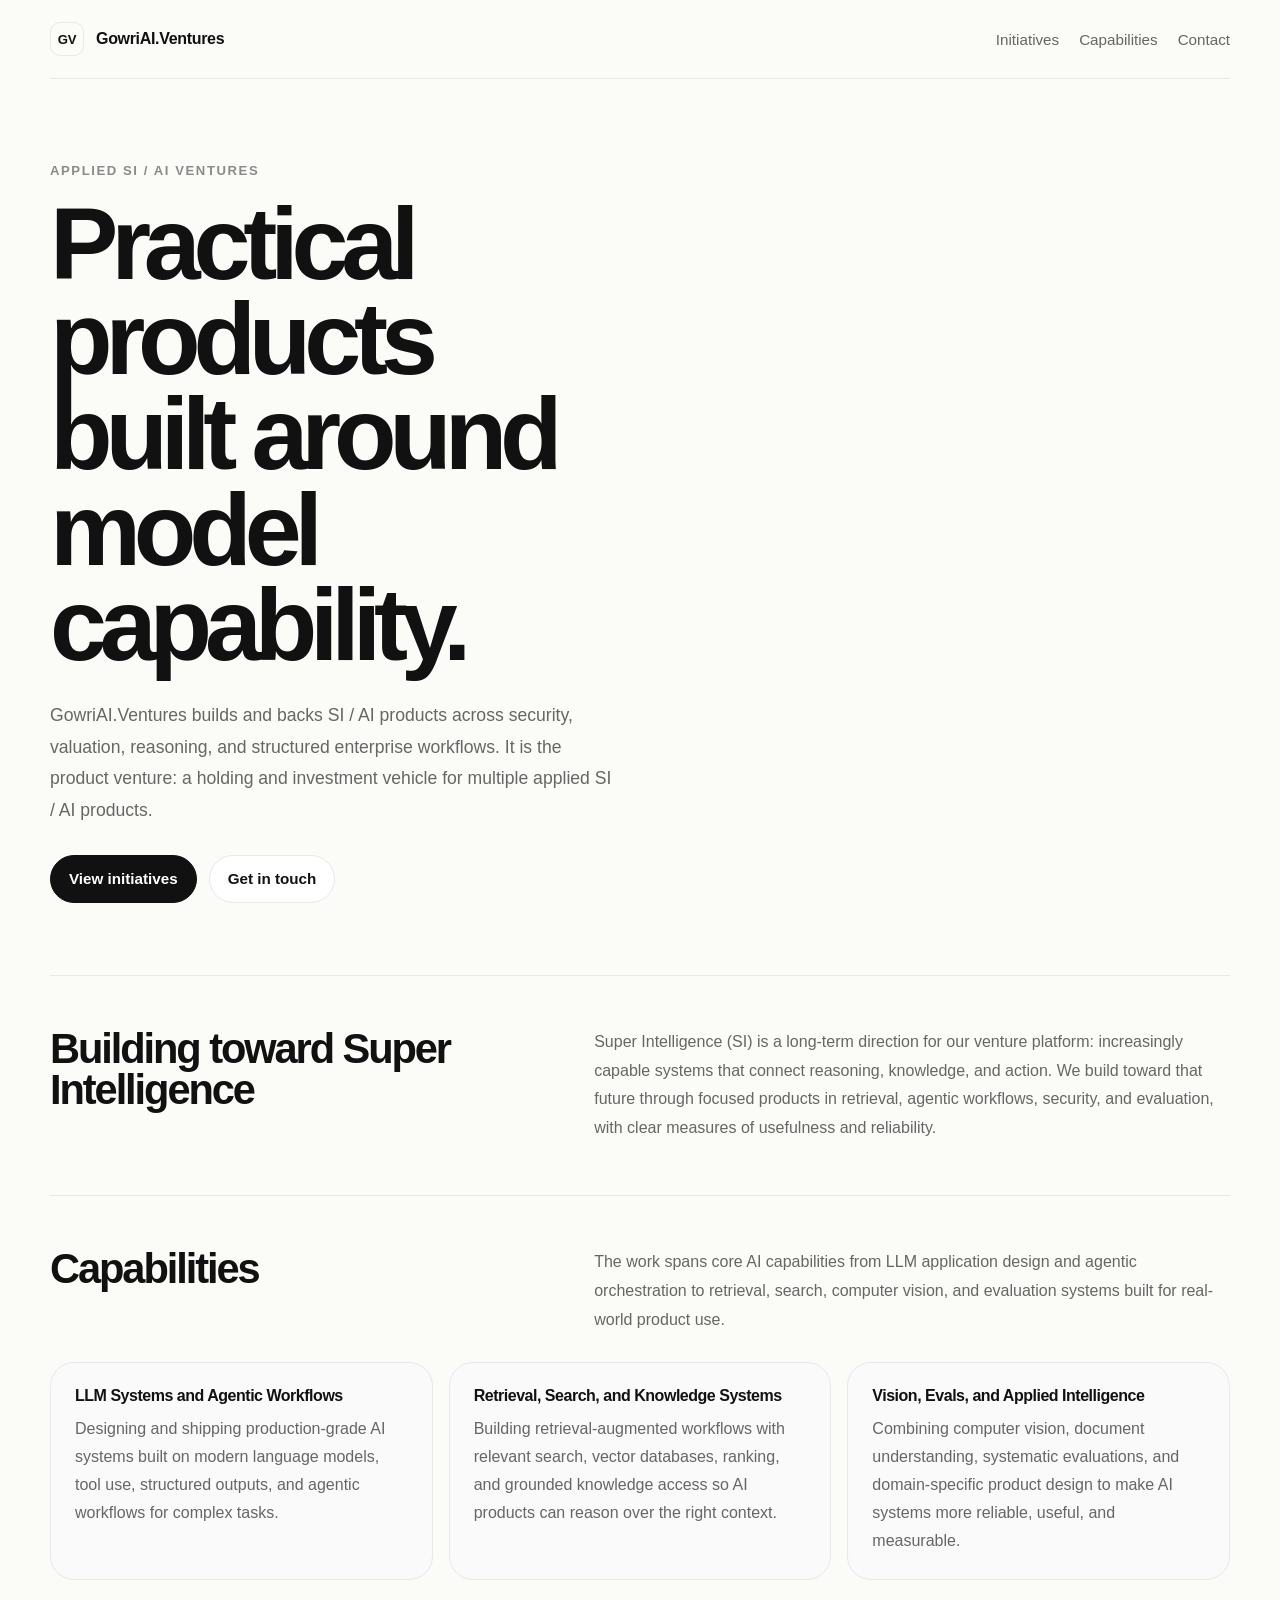
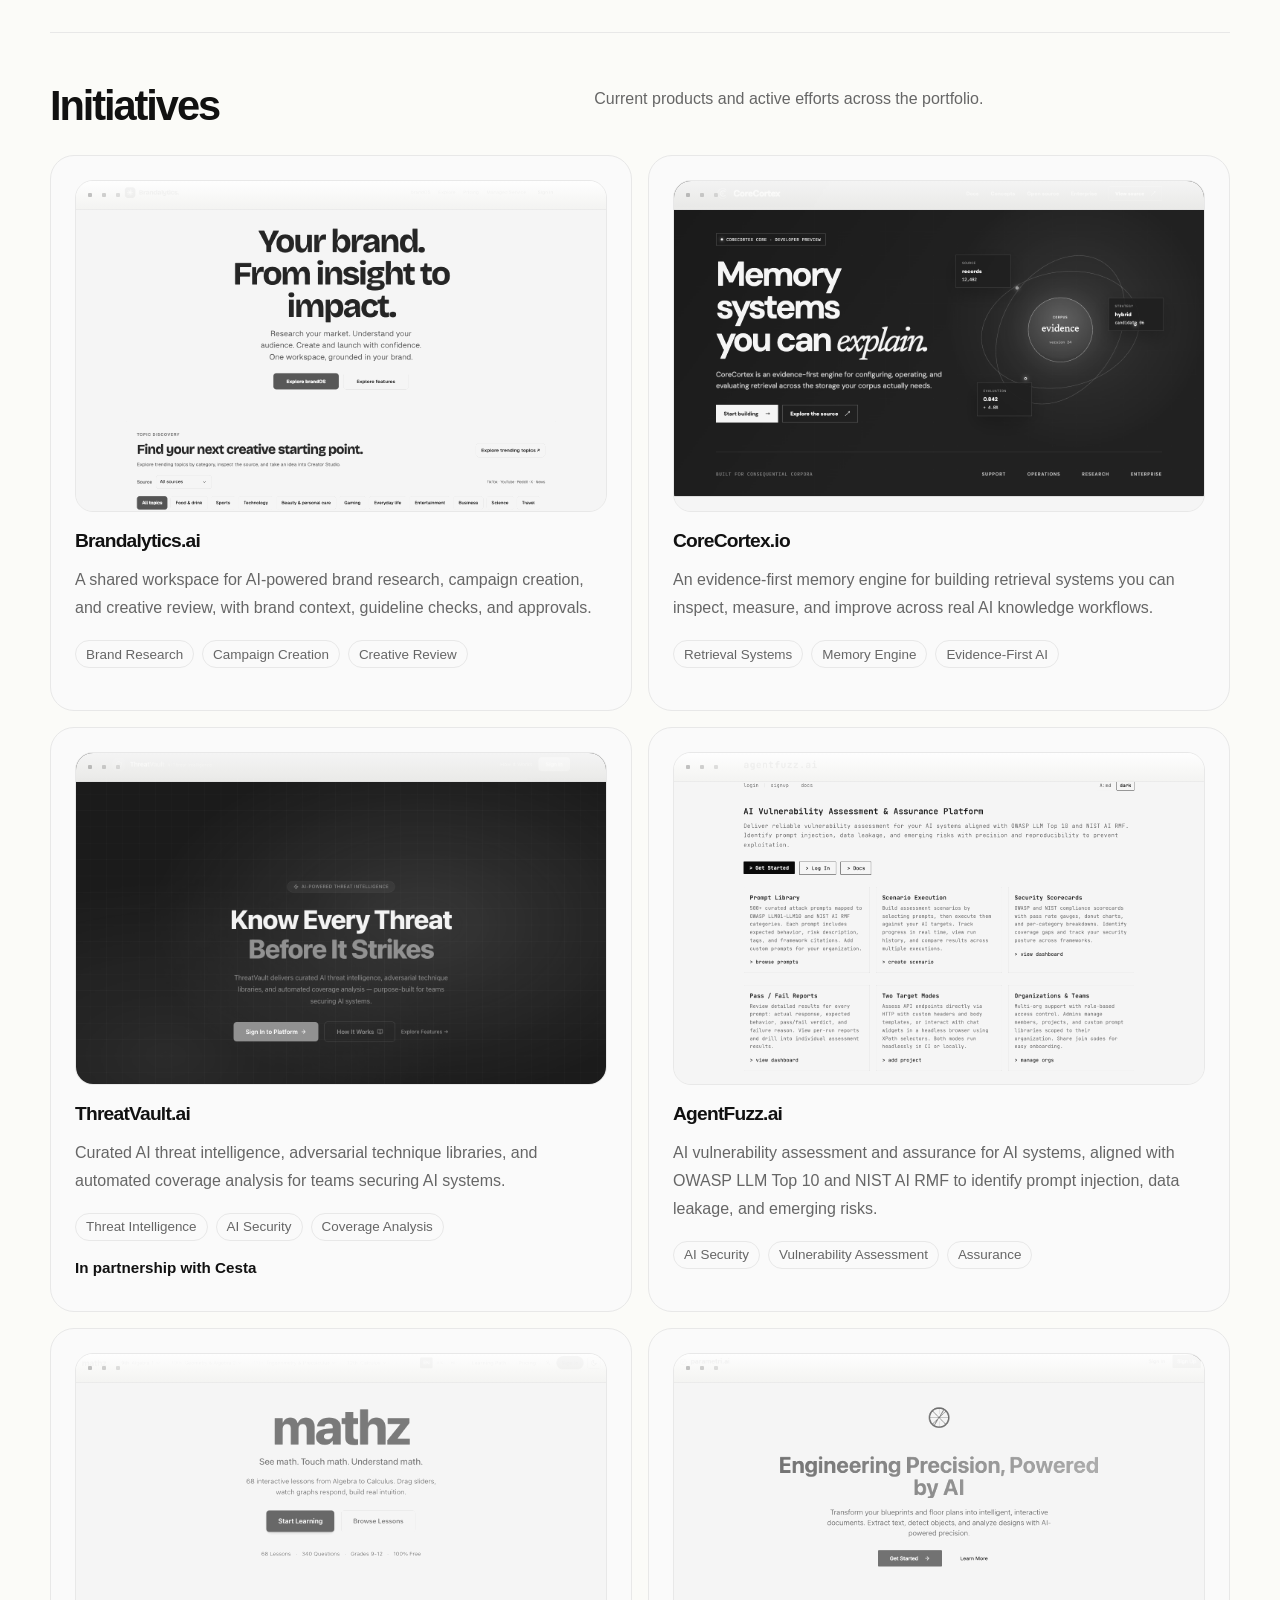
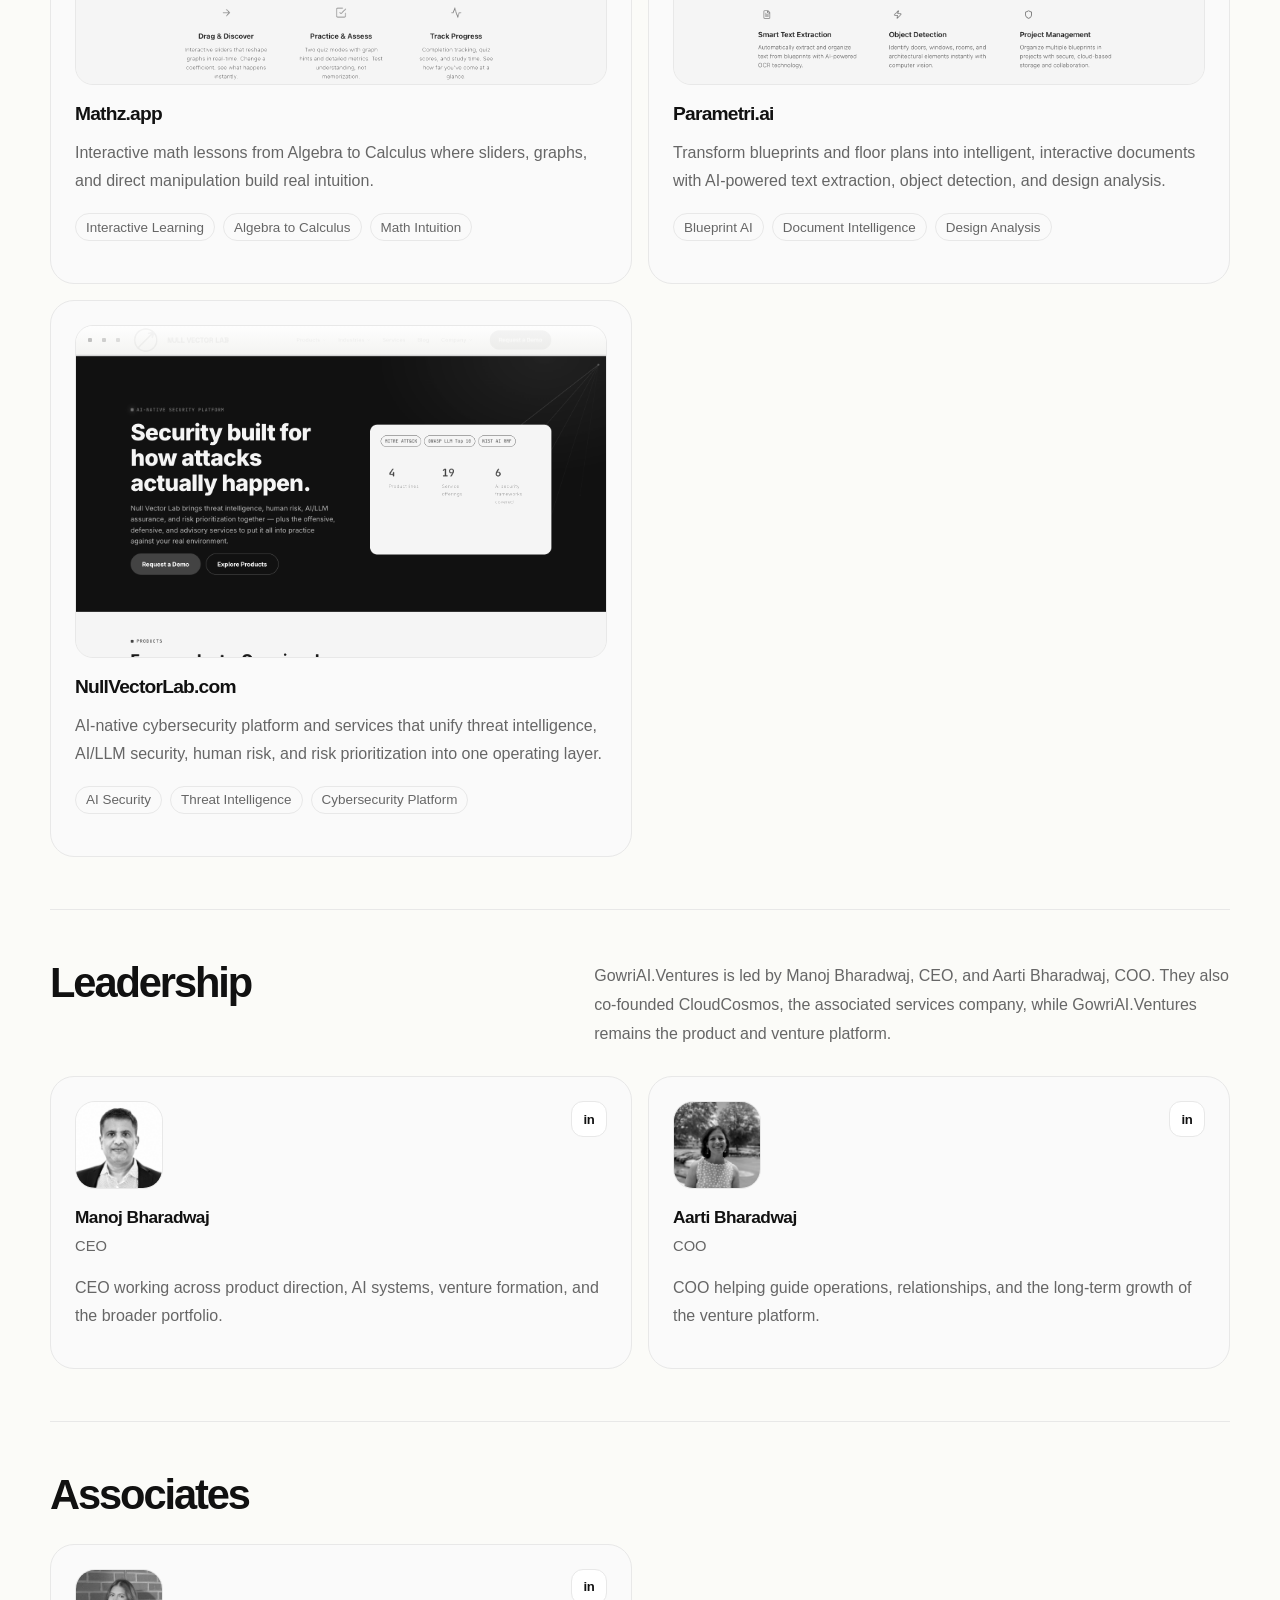
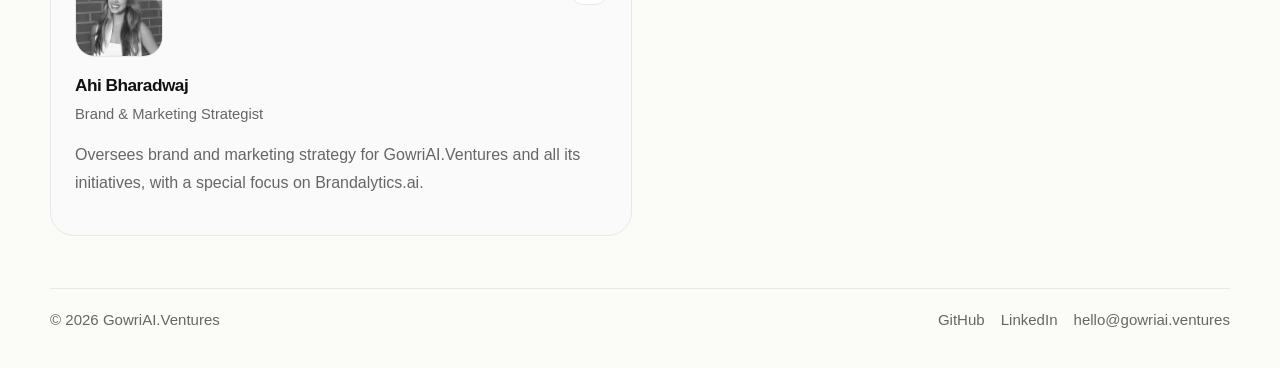
==== commit 05c39ab3: "Add Ahi Bharadwaj profile photo" ====
--- a/index.html
+++ b/index.html
@@ -748,7 +748,9 @@
         <div class="team">
           <article class="person">
             <div class="person-top">
-              <div class="person-image initials" aria-label="Ahi Bharadwaj initials">AB</div>
+              <div class="person-image">
+                <img src="/assets/images/ahi-profile.png" alt="Ahi Bharadwaj" width="800" height="800" />
+              </div>
               <a class="person-link" href="https://www.linkedin.com/in/ahi-bharadwaj/" rel="noopener" target="_blank" aria-label="Ahi Bharadwaj LinkedIn">in</a>
             </div>
             <h3>Ahi Bharadwaj</h3>
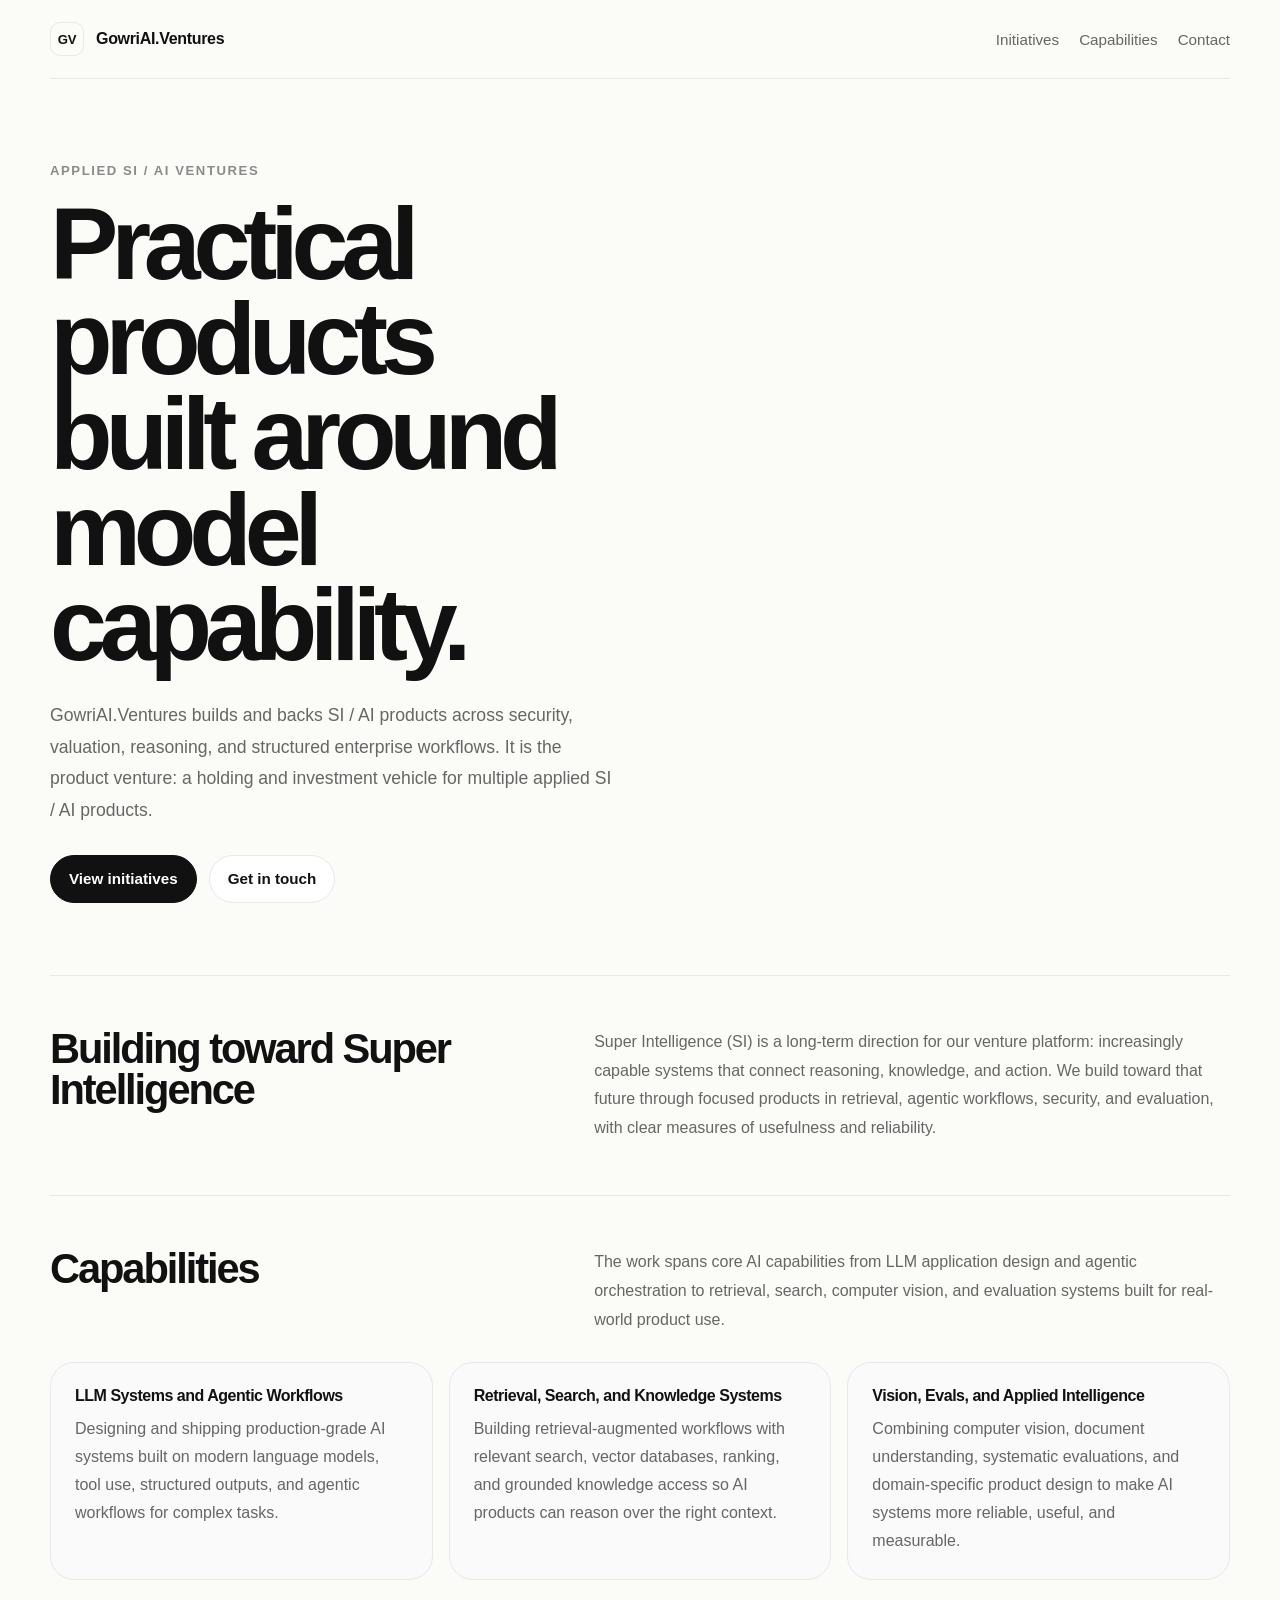
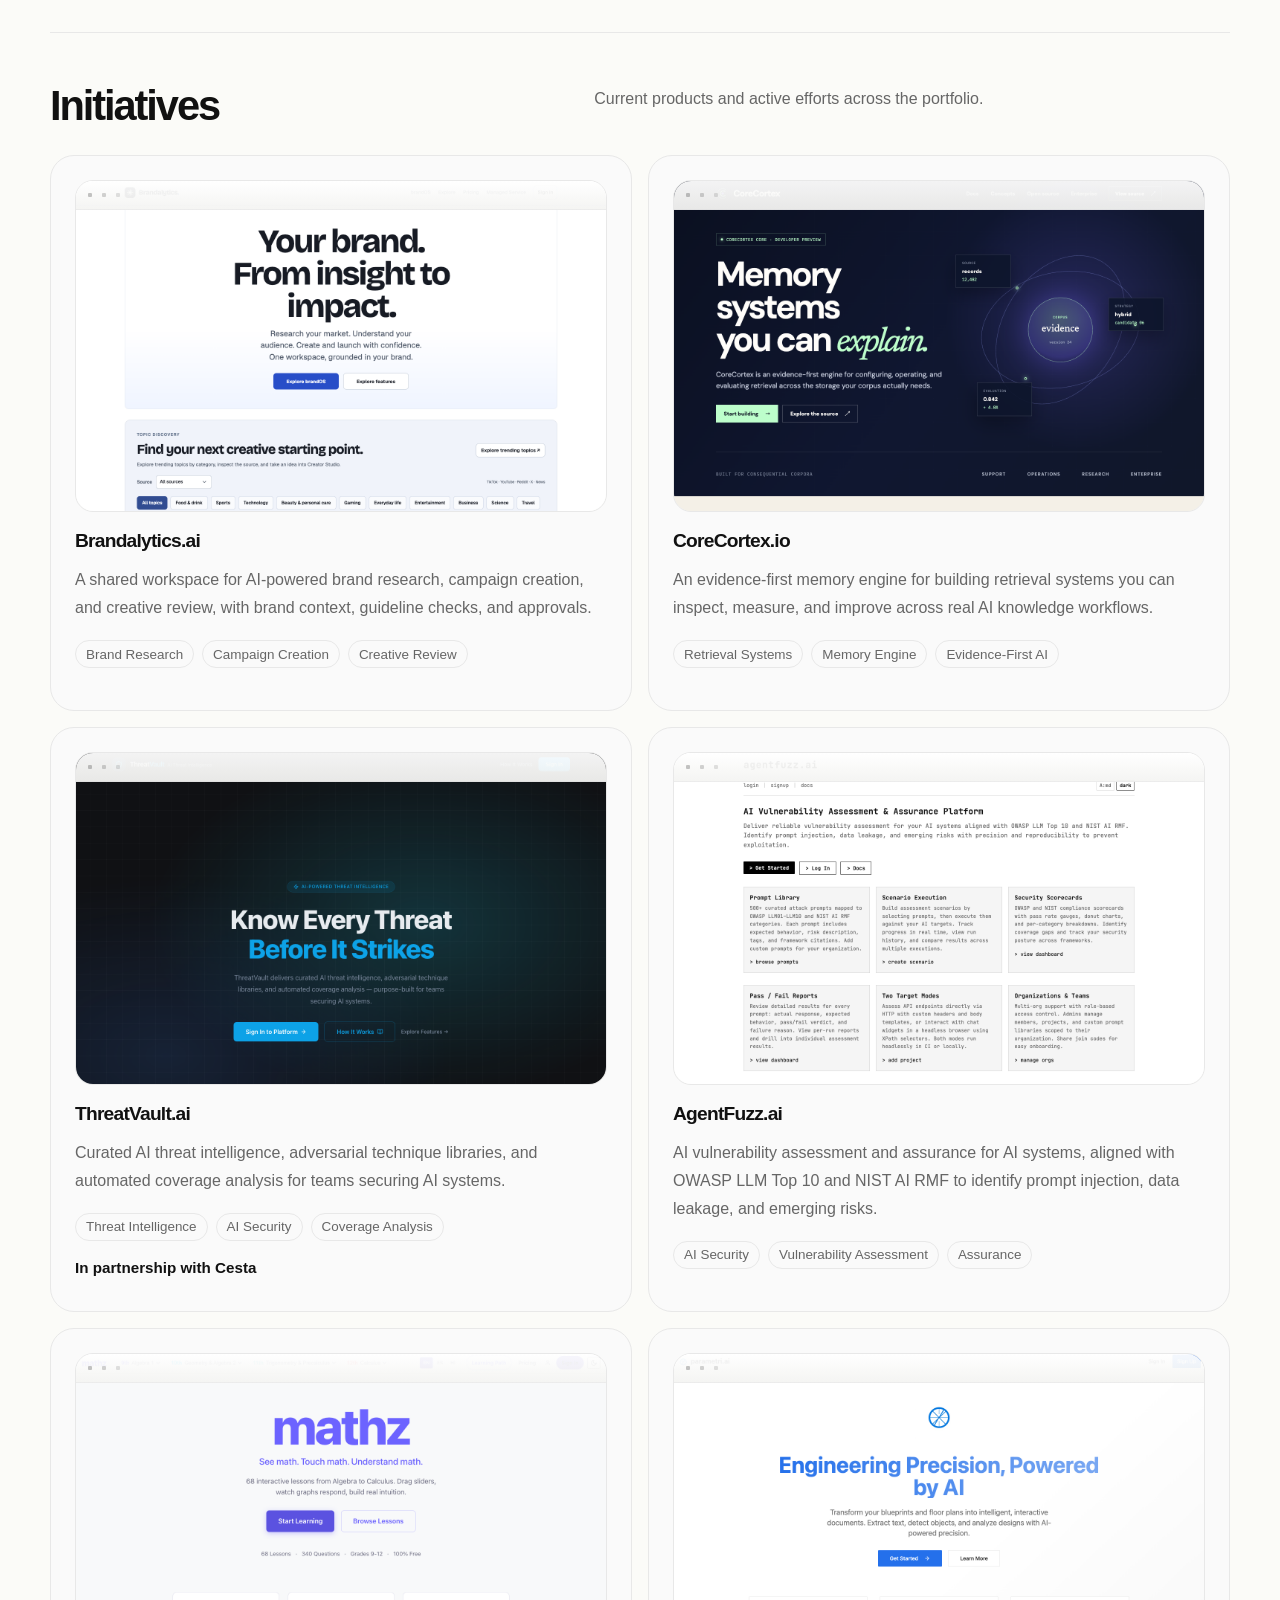
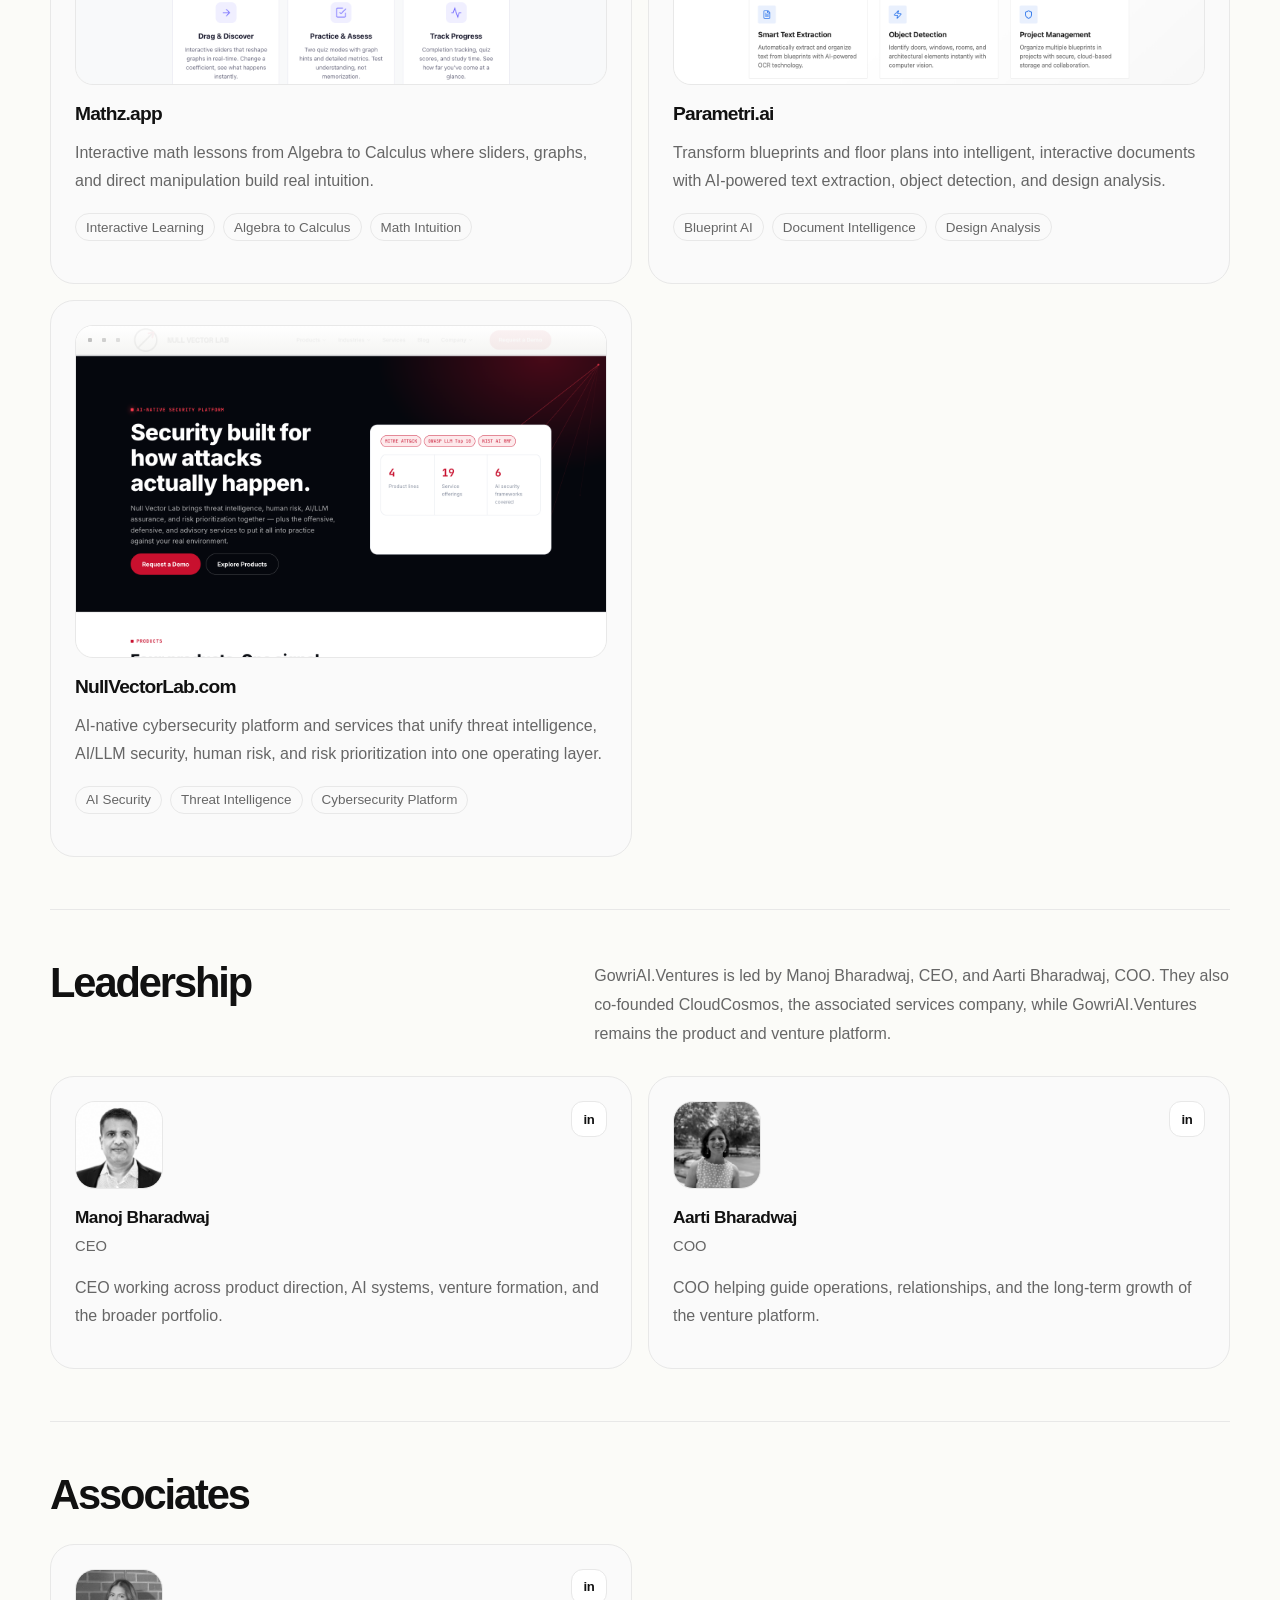
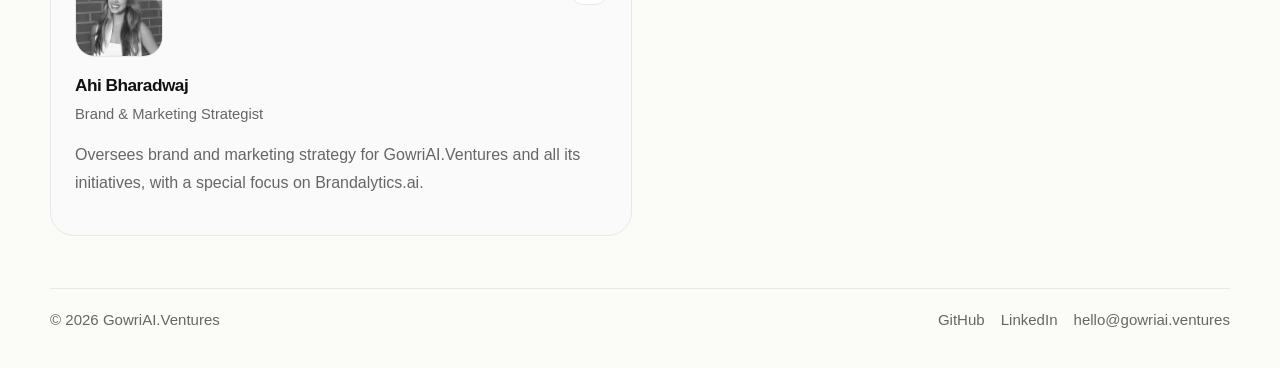
==== commit 6dc8389b: "Show initiative previews in original product colors" ====
--- a/index.html
+++ b/index.html
@@ -386,7 +386,6 @@
       object-fit: cover;
       object-position: center top;
       transition: transform 180ms ease;
-      filter: grayscale(1) brightness(1.08) contrast(0.92);
       transform: scale(1.01);
     }
 
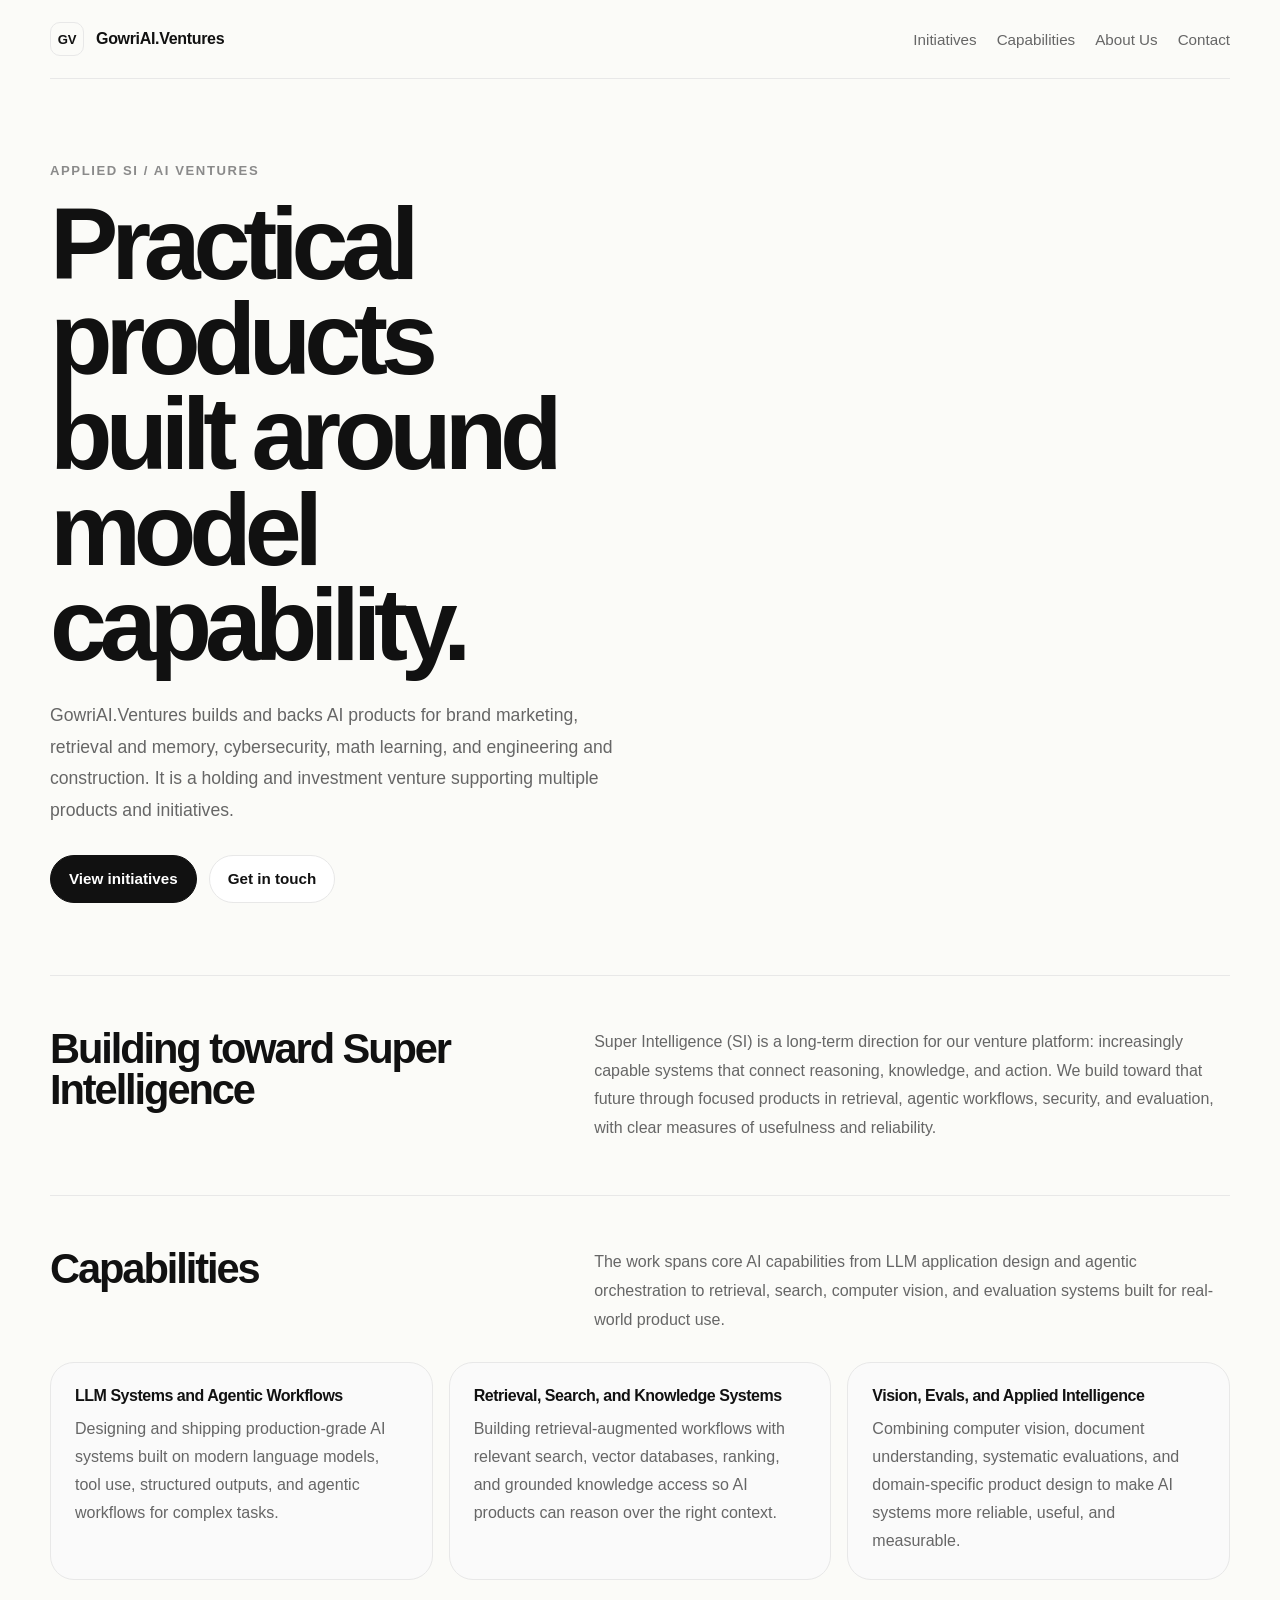
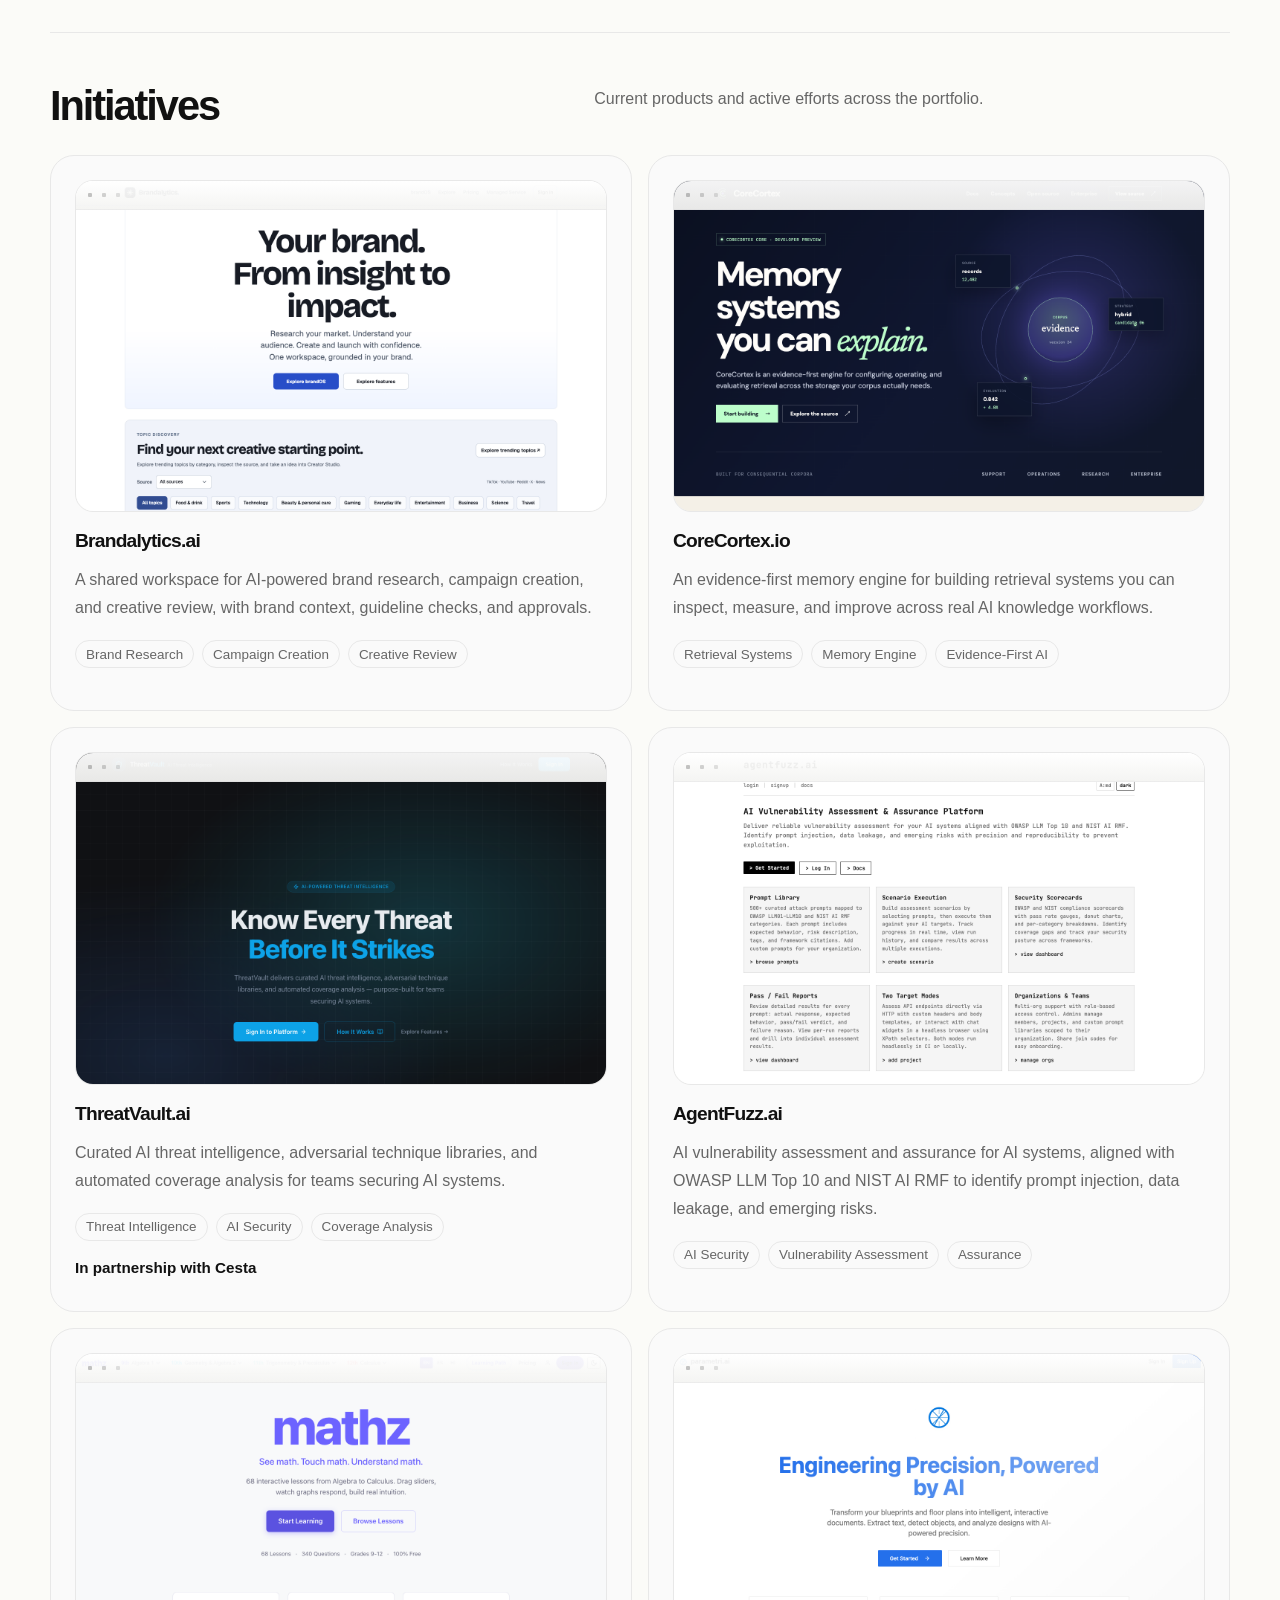
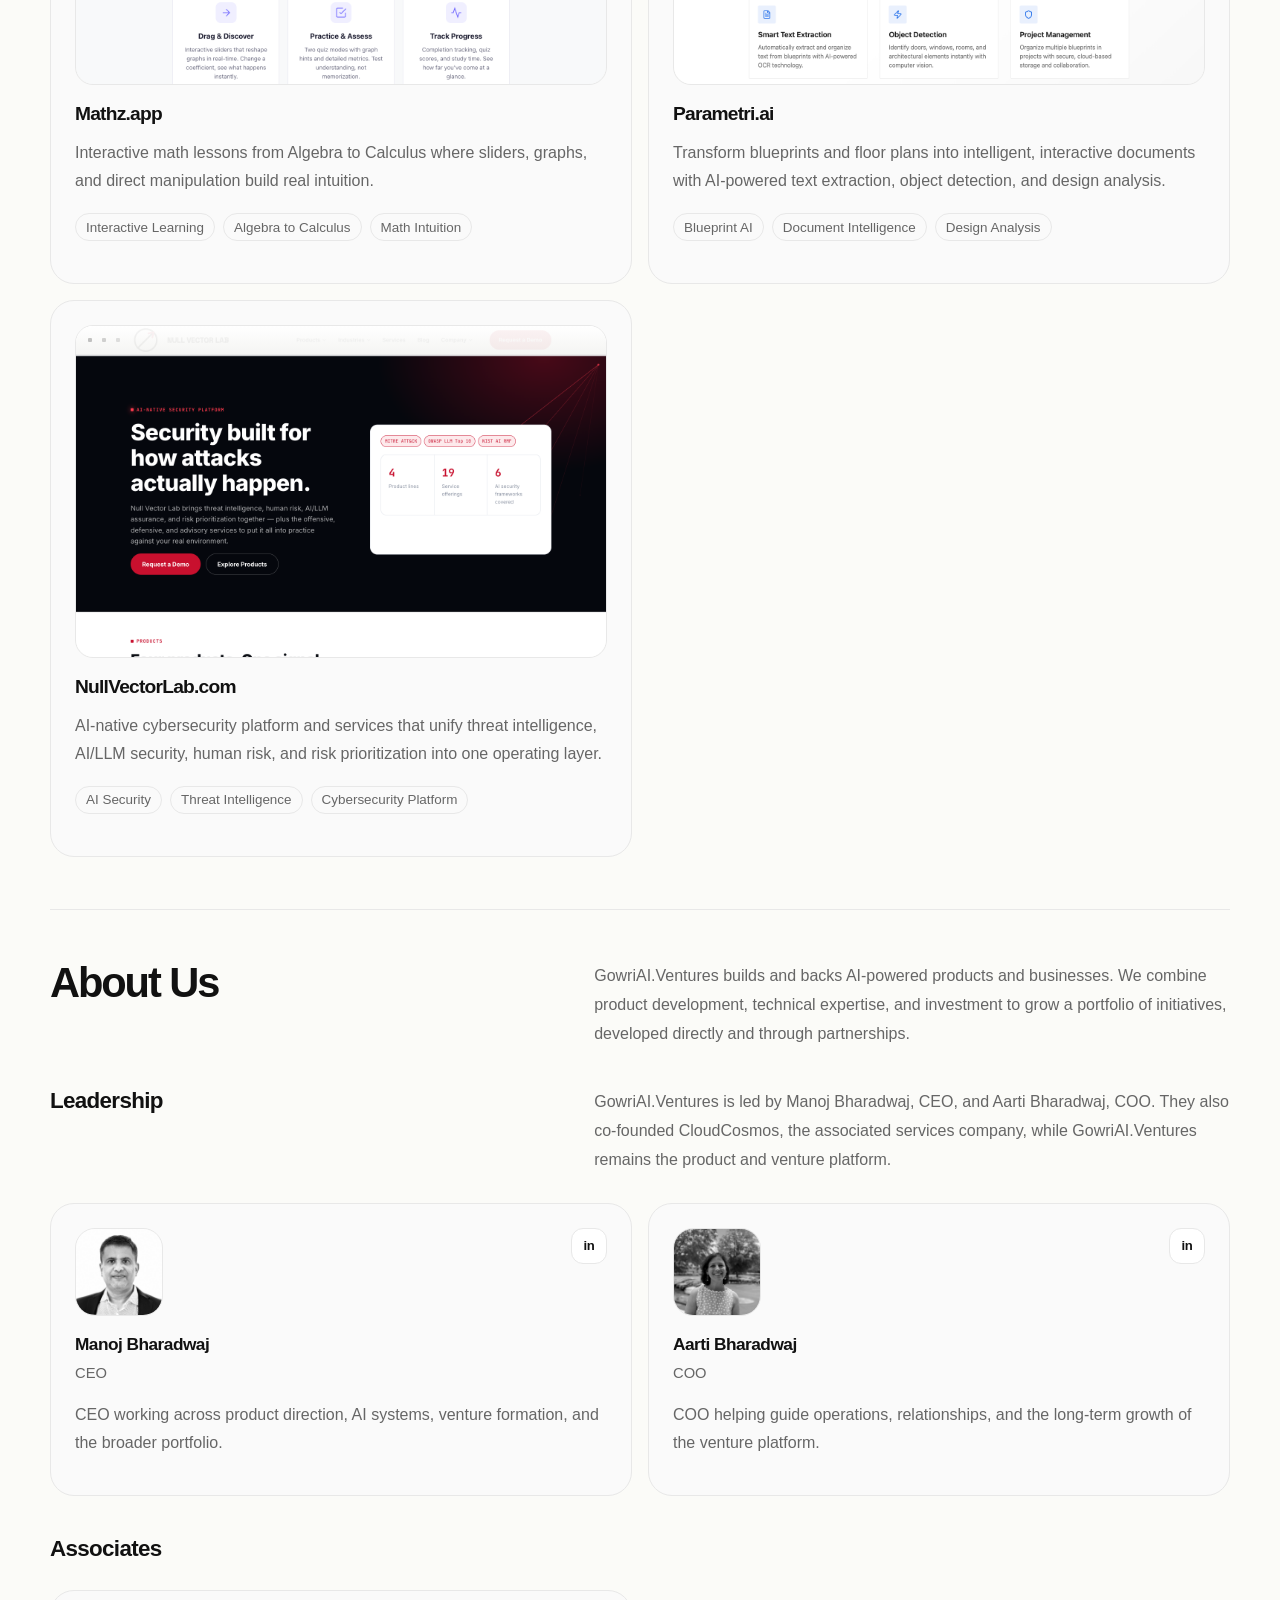
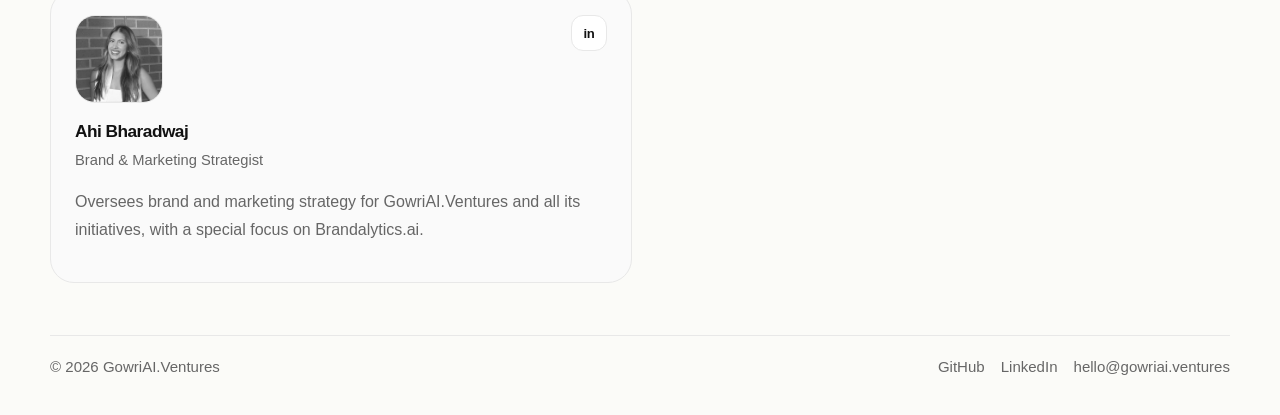
==== commit 873db0f2: "Improve crawlable content and add About Us section" ====
--- a/index.html
+++ b/index.html
@@ -3,14 +3,14 @@
 <head>
   <meta charset="utf-8" />
   <meta name="viewport" content="width=device-width, initial-scale=1" />
-  <title>GowriAI.Ventures | Applied SI / AI Products</title>
+  <title>GowriAI.Ventures | AI Products &amp; Ventures</title>
   <meta
     name="description"
-    content="GowriAI.Ventures builds and backs practical SI / AI products across security, quantitative reasoning, valuation, and applied enterprise workflows."
+    content="GowriAI.Ventures builds and backs AI products for brand marketing, retrieval and memory, cybersecurity, math learning, and engineering and construction."
   />
   <meta
     name="keywords"
-    content="GowriAI Ventures, AI ventures, applied AI, AI products, Super Intelligence, AgentFuzz, ThreatVault.ai, Mathz.app, Parametri, NullVectorLab.com, CoreCortex.io"
+    content="GowriAI Ventures, AI ventures, applied AI, AI products, Super Intelligence, Brandalytics.ai, AgentFuzz, ThreatVault.ai, Mathz.app, Parametri, NullVectorLab.com, CoreCortex.io"
   />
   <meta name="author" content="GowriAI.Ventures" />
   <meta name="robots" content="index, follow, max-image-preview:large, max-snippet:-1, max-video-preview:-1" />
@@ -25,7 +25,7 @@
   <meta property="og:title" content="GowriAI.Ventures" />
   <meta
     property="og:description"
-    content="Applied SI / AI products and initiatives across security, valuation, reasoning, and practical enterprise workflows."
+    content="GowriAI.Ventures builds and backs AI products for brand marketing, retrieval and memory, cybersecurity, math learning, and engineering and construction."
   />
   <meta property="og:url" content="https://gowriai.ventures/" />
   <meta property="og:locale" content="en_US" />
@@ -36,7 +36,7 @@
   <meta name="twitter:title" content="GowriAI.Ventures" />
   <meta
     name="twitter:description"
-    content="Applied SI / AI products and initiatives from GowriAI.Ventures."
+    content="GowriAI.Ventures builds and backs AI products for brand marketing, retrieval and memory, cybersecurity, math learning, and engineering and construction."
   />
   <meta name="twitter:image" content="https://gowriai.ventures/assets/images/og-image.png" />
   <link rel="canonical" href="https://gowriai.ventures/" />
@@ -49,12 +49,12 @@
       "@type": "Organization",
       "name": "GowriAI.Ventures",
       "url": "https://gowriai.ventures/",
-      "description": "GowriAI.Ventures builds and backs practical SI / AI products across security, quantitative reasoning, valuation, and applied enterprise workflows.",
+      "description": "GowriAI.Ventures builds and backs AI products for brand marketing, retrieval and memory, cybersecurity, math learning, and engineering and construction.",
       "sameAs": [
         "https://github.com/GowriAI-Ventures",
         "https://linkedin.com/company/gowriai"
       ],
-      "makesOffer": {
+      "hasOfferCatalog": {
         "@type": "OfferCatalog",
         "name": "Initiatives",
         "itemListElement": [
@@ -64,7 +64,8 @@
             "item": {
               "@type": "SoftwareApplication",
               "name": "Brandalytics.ai",
-              "url": "https://brandalytics.ai/"
+              "url": "https://brandalytics.ai/",
+              "description": "A shared workspace for AI-powered brand research, campaign creation, and creative review, with brand context, guideline checks, and approvals."
             }
           },
           {
@@ -73,7 +74,8 @@
             "item": {
               "@type": "SoftwareApplication",
               "name": "CoreCortex.io",
-              "url": "https://corecortex.io/"
+              "url": "https://corecortex.io/",
+              "description": "An evidence-first memory engine for building retrieval systems you can inspect, measure, and improve across real AI knowledge workflows."
             }
           },
           {
@@ -82,7 +84,8 @@
             "item": {
               "@type": "SoftwareApplication",
               "name": "ThreatVault.ai",
-              "url": "https://threatvault.ai"
+              "url": "https://threatvault.ai",
+              "description": "Curated AI threat intelligence, adversarial technique libraries, and automated coverage analysis for teams securing AI systems."
             }
           },
           {
@@ -91,7 +94,8 @@
             "item": {
               "@type": "SoftwareApplication",
               "name": "AgentFuzz.ai",
-              "url": "https://agentfuzz.ai"
+              "url": "https://agentfuzz.ai",
+              "description": "AI vulnerability assessment and assurance for AI systems, aligned with OWASP LLM Top 10 and NIST AI RMF to identify prompt injection, data leakage, and emerging risks."
             }
           },
           {
@@ -100,7 +104,8 @@
             "item": {
               "@type": "SoftwareApplication",
               "name": "Mathz.app",
-              "url": "https://mathz.app"
+              "url": "https://mathz.app",
+              "description": "Interactive math lessons from Algebra to Calculus where sliders, graphs, and direct manipulation build real intuition."
             }
           },
           {
@@ -109,7 +114,8 @@
             "item": {
               "@type": "SoftwareApplication",
               "name": "Parametri.ai",
-              "url": "https://parametri.ai/"
+              "url": "https://parametri.ai/",
+              "description": "Transform blueprints and floor plans into intelligent, interactive documents with AI-powered text extraction, object detection, and design analysis."
             }
           },
           {
@@ -118,7 +124,8 @@
             "item": {
               "@type": "SoftwareApplication",
               "name": "NullVectorLab.com",
-              "url": "https://nullvectorlab.com/"
+              "url": "https://nullvectorlab.com/",
+              "description": "AI-native cybersecurity platform and services that unify threat intelligence, AI/LLM security, human risk, and risk prioritization into one operating layer."
             }
           }
         ]
@@ -294,6 +301,18 @@
       margin-bottom: 0;
     }
 
+    .about-subsection {
+      margin-top: 40px;
+    }
+
+    .about-subsection .section-header h3 {
+      margin: 0;
+      font-size: 1.4rem;
+      line-height: 1.2;
+      letter-spacing: -0.03em;
+      font-weight: 650;
+    }
+
     .section-header h2 {
       margin: 0;
       font-size: clamp(1.7rem, 4vw, 2.6rem);
@@ -484,7 +503,7 @@
       color: var(--muted);
     }
 
-    .person h3 {
+    .person h4 {
       margin: 0 0 6px;
       font-size: 1.08rem;
       letter-spacing: -0.03em;
@@ -573,97 +592,7 @@
   </style>
 </head>
 <body>
-  <script>
-    const capabilities = [
-      {
-        title: "LLM Systems and Agentic Workflows",
-        description: "Designing and shipping production-grade AI systems built on modern language models, tool use, structured outputs, and agentic workflows for complex tasks."
-      },
-      {
-        title: "Retrieval, Search, and Knowledge Systems",
-        description: "Building retrieval-augmented workflows with relevant search, vector databases, ranking, and grounded knowledge access so AI products can reason over the right context."
-      },
-      {
-        title: "Vision, Evals, and Applied Intelligence",
-        description: "Combining computer vision, document understanding, systematic evaluations, and domain-specific product design to make AI systems more reliable, useful, and measurable."
-      }
-    ];
-
-    const initiatives = [
-      {
-        name: "Brandalytics.ai",
-        url: "https://brandalytics.ai/",
-        image: "/assets/images/initiatives/brandalytics-ai.png",
-        description: "A shared workspace for AI-powered brand research, campaign creation, and creative review, with brand context, guideline checks, and approvals.",
-        tags: ["Brand Research", "Campaign Creation", "Creative Review"]
-      },
-      {
-        name: "CoreCortex.io",
-        url: "https://corecortex.io/",
-        image: "/assets/images/initiatives/corecortex-io.png",
-        description: "An evidence-first memory engine for building retrieval systems you can inspect, measure, and improve across real AI knowledge workflows.",
-        tags: ["Retrieval Systems", "Memory Engine", "Evidence-First AI"]
-      },
-      {
-        name: "ThreatVault.ai",
-        url: "https://threatvault.ai",
-        image: "/assets/images/initiatives/threatvault-ai.png",
-        description: "Curated AI threat intelligence, adversarial technique libraries, and automated coverage analysis for teams securing AI systems.",
-        tags: ["Threat Intelligence", "AI Security", "Coverage Analysis"],
-        partner: {
-          name: "Cesta",
-          url: "https://cestatech.com/"
-        }
-      },
-      {
-        name: "AgentFuzz.ai",
-        url: "https://agentfuzz.ai",
-        image: "/assets/images/initiatives/agentfuzz-ai.png",
-        description: "AI vulnerability assessment and assurance for AI systems, aligned with OWASP LLM Top 10 and NIST AI RMF to identify prompt injection, data leakage, and emerging risks.",
-        tags: ["AI Security", "Vulnerability Assessment", "Assurance"]
-      },
-      {
-        name: "Mathz.app",
-        url: "https://mathz.app",
-        image: "/assets/images/initiatives/mathz-app.png",
-        description: "Interactive math lessons from Algebra to Calculus where sliders, graphs, and direct manipulation build real intuition.",
-        tags: ["Interactive Learning", "Algebra to Calculus", "Math Intuition"]
-      },
-      {
-        name: "Parametri.ai",
-        url: "https://parametri.ai/",
-        image: "/assets/images/initiatives/parametri-ai.png",
-        description: "Transform blueprints and floor plans into intelligent, interactive documents with AI-powered text extraction, object detection, and design analysis.",
-        tags: ["Blueprint AI", "Document Intelligence", "Design Analysis"]
-      },
-      {
-        name: "NullVectorLab.com",
-        url: "https://nullvectorlab.com/",
-        image: "/assets/images/initiatives/nullvectorlab-com.png",
-        description: "AI-native cybersecurity platform and services that unify threat intelligence, AI/LLM security, human risk, and risk prioritization into one operating layer.",
-        tags: ["AI Security", "Threat Intelligence", "Cybersecurity Platform"]
-      }
-    ];
-
-    const leadership = [
-      {
-        name: "Manoj Bharadwaj",
-        role: "CEO",
-        blurb: "CEO working across product direction, AI systems, venture formation, and the broader portfolio.",
-        image: "/assets/images/manoj-profile.png",
-        linkedin: "https://www.linkedin.com/in/manojbharadwaj/"
-      },
-      {
-        name: "Aarti Bharadwaj",
-        role: "COO",
-        blurb: "COO helping guide operations, relationships, and the long-term growth of the venture platform.",
-        image: "/assets/images/aarti-profile.png",
-        linkedin: "https://www.linkedin.com/in/aartibharadwaj/"
-      }
-    ];
-  </script>
-
-  <div class="page">
+    <div class="page">
     <header class="topbar">
       <a class="brand" href="/" aria-label="GowriAI.Ventures home">
         <span class="brand-mark" aria-hidden="true">GV</span>
@@ -672,6 +601,7 @@
       <nav class="nav" aria-label="Primary">
         <a href="#initiatives">Initiatives</a>
         <a href="#capabilities">Capabilities</a>
+        <a href="#about">About Us</a>
         <a href="mailto:hello@gowriai.ventures">Contact</a>
       </nav>
     </header>
@@ -683,9 +613,9 @@
         <div class="hero-grid">
           <div>
             <p class="lead">
-              GowriAI.Ventures builds and backs SI / AI products across security, valuation,
-              reasoning, and structured enterprise workflows. It is the product venture:
-              a holding and investment vehicle for multiple applied SI / AI products.
+              GowriAI.Ventures builds and backs AI products for brand marketing, retrieval and memory,
+              cybersecurity, math learning, and engineering and construction. It is a holding
+              and investment venture supporting multiple products and initiatives.
             </p>
             <div class="hero-actions">
               <a class="button button-primary" href="#initiatives">View initiatives</a>
@@ -717,7 +647,20 @@
             evaluation systems built for real-world product use.
           </p>
         </div>
-        <div class="capabilities" id="capability-grid"></div>
+        <div class="capabilities" id="capability-grid">
+          <article class="capability">
+            <h3>LLM Systems and Agentic Workflows</h3>
+            <p>Designing and shipping production-grade AI systems built on modern language models, tool use, structured outputs, and agentic workflows for complex tasks.</p>
+          </article>
+          <article class="capability">
+            <h3>Retrieval, Search, and Knowledge Systems</h3>
+            <p>Building retrieval-augmented workflows with relevant search, vector databases, ranking, and grounded knowledge access so AI products can reason over the right context.</p>
+          </article>
+          <article class="capability">
+            <h3>Vision, Evals, and Applied Intelligence</h3>
+            <p>Combining computer vision, document understanding, systematic evaluations, and domain-specific product design to make AI systems more reliable, useful, and measurable.</p>
+          </article>
+        </div>
       </section>
 
       <section class="section" id="initiatives" aria-labelledby="initiatives-title">
@@ -727,41 +670,166 @@
             Current products and active efforts across the portfolio.
           </p>
         </div>
-        <div class="initiatives" id="initiative-grid"></div>
+        <div class="initiatives" id="initiative-grid">
+          <article class="initiative">
+            <a class="initiative-shot" href="https://brandalytics.ai/" rel="noopener" target="_blank" aria-label="Brandalytics.ai">
+              <img src="./assets/images/initiatives/brandalytics-ai.png" alt="Brandalytics.ai preview" />
+            </a>
+            <div class="initiative-head">
+              <h3><a class="initiative-title-link" href="https://brandalytics.ai/" rel="noopener" target="_blank">Brandalytics.ai</a></h3>
+            </div>
+            <p>A shared workspace for AI-powered brand research, campaign creation, and creative review, with brand context, guideline checks, and approvals.</p>
+            <div class="meta"><span class="pill">Brand Research</span><span class="pill">Campaign Creation</span><span class="pill">Creative Review</span></div>
+            <div class="link-row">
+
+            </div>
+          </article>
+          <article class="initiative">
+            <a class="initiative-shot" href="https://corecortex.io/" rel="noopener" target="_blank" aria-label="CoreCortex.io">
+              <img src="./assets/images/initiatives/corecortex-io.png" alt="CoreCortex.io preview" />
+            </a>
+            <div class="initiative-head">
+              <h3><a class="initiative-title-link" href="https://corecortex.io/" rel="noopener" target="_blank">CoreCortex.io</a></h3>
+            </div>
+            <p>An evidence-first memory engine for building retrieval systems you can inspect, measure, and improve across real AI knowledge workflows.</p>
+            <div class="meta"><span class="pill">Retrieval Systems</span><span class="pill">Memory Engine</span><span class="pill">Evidence-First AI</span></div>
+            <div class="link-row">
+
+            </div>
+          </article>
+          <article class="initiative">
+            <a class="initiative-shot" href="https://threatvault.ai" rel="noopener" target="_blank" aria-label="ThreatVault.ai">
+              <img src="./assets/images/initiatives/threatvault-ai.png" alt="ThreatVault.ai preview" />
+            </a>
+            <div class="initiative-head">
+              <h3><a class="initiative-title-link" href="https://threatvault.ai" rel="noopener" target="_blank">ThreatVault.ai</a></h3>
+            </div>
+            <p>Curated AI threat intelligence, adversarial technique libraries, and automated coverage analysis for teams securing AI systems.</p>
+            <div class="meta"><span class="pill">Threat Intelligence</span><span class="pill">AI Security</span><span class="pill">Coverage Analysis</span></div>
+            <div class="link-row">
+              <a href="https://cestatech.com/" rel="noopener" target="_blank">In partnership with Cesta</a>
+            </div>
+          </article>
+          <article class="initiative">
+            <a class="initiative-shot" href="https://agentfuzz.ai" rel="noopener" target="_blank" aria-label="AgentFuzz.ai">
+              <img src="./assets/images/initiatives/agentfuzz-ai.png" alt="AgentFuzz.ai preview" />
+            </a>
+            <div class="initiative-head">
+              <h3><a class="initiative-title-link" href="https://agentfuzz.ai" rel="noopener" target="_blank">AgentFuzz.ai</a></h3>
+            </div>
+            <p>AI vulnerability assessment and assurance for AI systems, aligned with OWASP LLM Top 10 and NIST AI RMF to identify prompt injection, data leakage, and emerging risks.</p>
+            <div class="meta"><span class="pill">AI Security</span><span class="pill">Vulnerability Assessment</span><span class="pill">Assurance</span></div>
+            <div class="link-row">
+
+            </div>
+          </article>
+          <article class="initiative">
+            <a class="initiative-shot" href="https://mathz.app" rel="noopener" target="_blank" aria-label="Mathz.app">
+              <img src="./assets/images/initiatives/mathz-app.png" alt="Mathz.app preview" />
+            </a>
+            <div class="initiative-head">
+              <h3><a class="initiative-title-link" href="https://mathz.app" rel="noopener" target="_blank">Mathz.app</a></h3>
+            </div>
+            <p>Interactive math lessons from Algebra to Calculus where sliders, graphs, and direct manipulation build real intuition.</p>
+            <div class="meta"><span class="pill">Interactive Learning</span><span class="pill">Algebra to Calculus</span><span class="pill">Math Intuition</span></div>
+            <div class="link-row">
+
+            </div>
+          </article>
+          <article class="initiative">
+            <a class="initiative-shot" href="https://parametri.ai/" rel="noopener" target="_blank" aria-label="Parametri.ai">
+              <img src="./assets/images/initiatives/parametri-ai.png" alt="Parametri.ai preview" />
+            </a>
+            <div class="initiative-head">
+              <h3><a class="initiative-title-link" href="https://parametri.ai/" rel="noopener" target="_blank">Parametri.ai</a></h3>
+            </div>
+            <p>Transform blueprints and floor plans into intelligent, interactive documents with AI-powered text extraction, object detection, and design analysis.</p>
+            <div class="meta"><span class="pill">Blueprint AI</span><span class="pill">Document Intelligence</span><span class="pill">Design Analysis</span></div>
+            <div class="link-row">
+
+            </div>
+          </article>
+          <article class="initiative">
+            <a class="initiative-shot" href="https://nullvectorlab.com/" rel="noopener" target="_blank" aria-label="NullVectorLab.com">
+              <img src="./assets/images/initiatives/nullvectorlab-com.png" alt="NullVectorLab.com preview" />
+            </a>
+            <div class="initiative-head">
+              <h3><a class="initiative-title-link" href="https://nullvectorlab.com/" rel="noopener" target="_blank">NullVectorLab.com</a></h3>
+            </div>
+            <p>AI-native cybersecurity platform and services that unify threat intelligence, AI/LLM security, human risk, and risk prioritization into one operating layer.</p>
+            <div class="meta"><span class="pill">AI Security</span><span class="pill">Threat Intelligence</span><span class="pill">Cybersecurity Platform</span></div>
+            <div class="link-row">
+
+            </div>
+          </article>
+        </div>
       </section>
 
-      <section class="section" id="leadership" aria-labelledby="leadership-title">
+      <section class="section" id="about" aria-labelledby="about-title">
         <div class="section-header">
-          <h2 id="leadership-title">Leadership</h2>
+          <h2 id="about-title">About Us</h2>
+          <p>
+            GowriAI.Ventures builds and backs AI-powered products and businesses.
+            We combine product development, technical expertise, and investment to
+            grow a portfolio of initiatives, developed directly and through partnerships.
+          </p>
+        </div>
+      <section class="about-subsection" id="leadership" aria-labelledby="leadership-title">
+        <div class="section-header">
+          <h3 id="leadership-title">Leadership</h3>
           <p>
             GowriAI.Ventures is led by Manoj Bharadwaj, CEO, and Aarti Bharadwaj, COO. They also co-founded
             <a href="https://cloudcosmos.tech/" rel="noopener" target="_blank">CloudCosmos</a>, the associated services company, while GowriAI.Ventures remains the product and venture platform.
           </p>
         </div>
-        <div class="team" id="leadership-grid"></div>
+        <div class="team" id="leadership-grid">
+          <article class="person">
+            <div class="person-top">
+              <div class="person-image">
+                <img src="./assets/images/manoj-profile.png" alt="Manoj Bharadwaj" />
+              </div>
+              <a class="person-link" href="https://www.linkedin.com/in/manojbharadwaj/" rel="noopener" target="_blank" aria-label="Manoj Bharadwaj LinkedIn">in</a>
+            </div>
+            <h4>Manoj Bharadwaj</h4>
+            <p class="person-role">CEO</p>
+            <p>CEO working across product direction, AI systems, venture formation, and the broader portfolio.</p>
+          </article>
+          <article class="person">
+            <div class="person-top">
+              <div class="person-image">
+                <img src="./assets/images/aarti-profile.png" alt="Aarti Bharadwaj" />
+              </div>
+              <a class="person-link" href="https://www.linkedin.com/in/aartibharadwaj/" rel="noopener" target="_blank" aria-label="Aarti Bharadwaj LinkedIn">in</a>
+            </div>
+            <h4>Aarti Bharadwaj</h4>
+            <p class="person-role">COO</p>
+            <p>COO helping guide operations, relationships, and the long-term growth of the venture platform.</p>
+          </article>
+        </div>
       </section>
-      <section class="section" id="associates" aria-labelledby="associates-title">
+      <section class="about-subsection" id="associates" aria-labelledby="associates-title">
         <div class="section-header">
-          <h2 id="associates-title">Associates</h2>
+          <h3 id="associates-title">Associates</h3>
         </div>
         <div class="team">
           <article class="person">
             <div class="person-top">
               <div class="person-image">
-                <img src="/assets/images/ahi-profile.png" alt="Ahi Bharadwaj" width="800" height="800" />
+                <img src="./assets/images/ahi-profile.png" alt="Ahi Bharadwaj" width="800" height="800" />
               </div>
               <a class="person-link" href="https://www.linkedin.com/in/ahi-bharadwaj/" rel="noopener" target="_blank" aria-label="Ahi Bharadwaj LinkedIn">in</a>
             </div>
-            <h3>Ahi Bharadwaj</h3>
+            <h4>Ahi Bharadwaj</h4>
             <p class="person-role">Brand &amp; Marketing Strategist</p>
             <p>Oversees brand and marketing strategy for GowriAI.Ventures and all its initiatives, with a special focus on <a href="https://brandalytics.ai/" rel="noopener" target="_blank">Brandalytics.ai</a>.</p>
           </article>
         </div>
       </section>
+      </section>
     </main>
 
     <footer class="footer">
-      <span>© <span id="year"></span> GowriAI.Ventures</span>
+      <span>© <span id="year">2026</span> GowriAI.Ventures</span>
       <div class="footer-links">
         <a href="https://github.com/GowriAI-Ventures" rel="noopener" target="_blank">GitHub</a>
         <a href="https://linkedin.com/company/gowriai" rel="noopener" target="_blank">LinkedIn</a>
@@ -771,62 +839,6 @@
   </div>
 
   <script>
-    const capabilityGrid = document.getElementById("capability-grid");
-    const initiativeGrid = document.getElementById("initiative-grid");
-    const leadershipGrid = document.getElementById("leadership-grid");
-
-    capabilities.forEach((capability) => {
-      const item = document.createElement("article");
-      item.className = "capability";
-      item.innerHTML = `
-        <h3>${capability.title}</h3>
-        <p>${capability.description}</p>
-      `;
-      capabilityGrid.appendChild(item);
-    });
-
-    initiatives.forEach((initiative) => {
-      const item = document.createElement("article");
-      item.className = "initiative";
-      const pills = initiative.tags.map((tag) => `<span class="pill">${tag}</span>`).join("");
-      const partnerLink = initiative.partner
-        ? `<a href="${initiative.partner.url}" rel="noopener" target="_blank">In partnership with ${initiative.partner.name}</a>`
-        : "";
-
-      item.innerHTML = `
-        <a class="initiative-shot" href="${initiative.url}" rel="noopener" target="_blank" aria-label="${initiative.name}">
-          <img src="${initiative.image}" alt="${initiative.name} preview" />
-        </a>
-        <div class="initiative-head">
-          <h3><a class="initiative-title-link" href="${initiative.url}" rel="noopener" target="_blank">${initiative.name}</a></h3>
-        </div>
-        <p>${initiative.description}</p>
-        <div class="meta">${pills}</div>
-        <div class="link-row">
-          ${partnerLink}
-        </div>
-      `;
-
-      initiativeGrid.appendChild(item);
-    });
-
-    leadership.forEach((person) => {
-      const item = document.createElement("article");
-      item.className = "person";
-      item.innerHTML = `
-        <div class="person-top">
-          <div class="person-image">
-            <img src="${person.image}" alt="${person.name}" />
-          </div>
-          <a class="person-link" href="${person.linkedin}" rel="noopener" target="_blank" aria-label="${person.name} LinkedIn">in</a>
-        </div>
-        <h3>${person.name}</h3>
-        <p class="person-role">${person.role}</p>
-        <p>${person.blurb}</p>
-      `;
-      leadershipGrid.appendChild(item);
-    });
-
     document.getElementById("year").textContent = new Date().getFullYear();
   </script>
 </body>
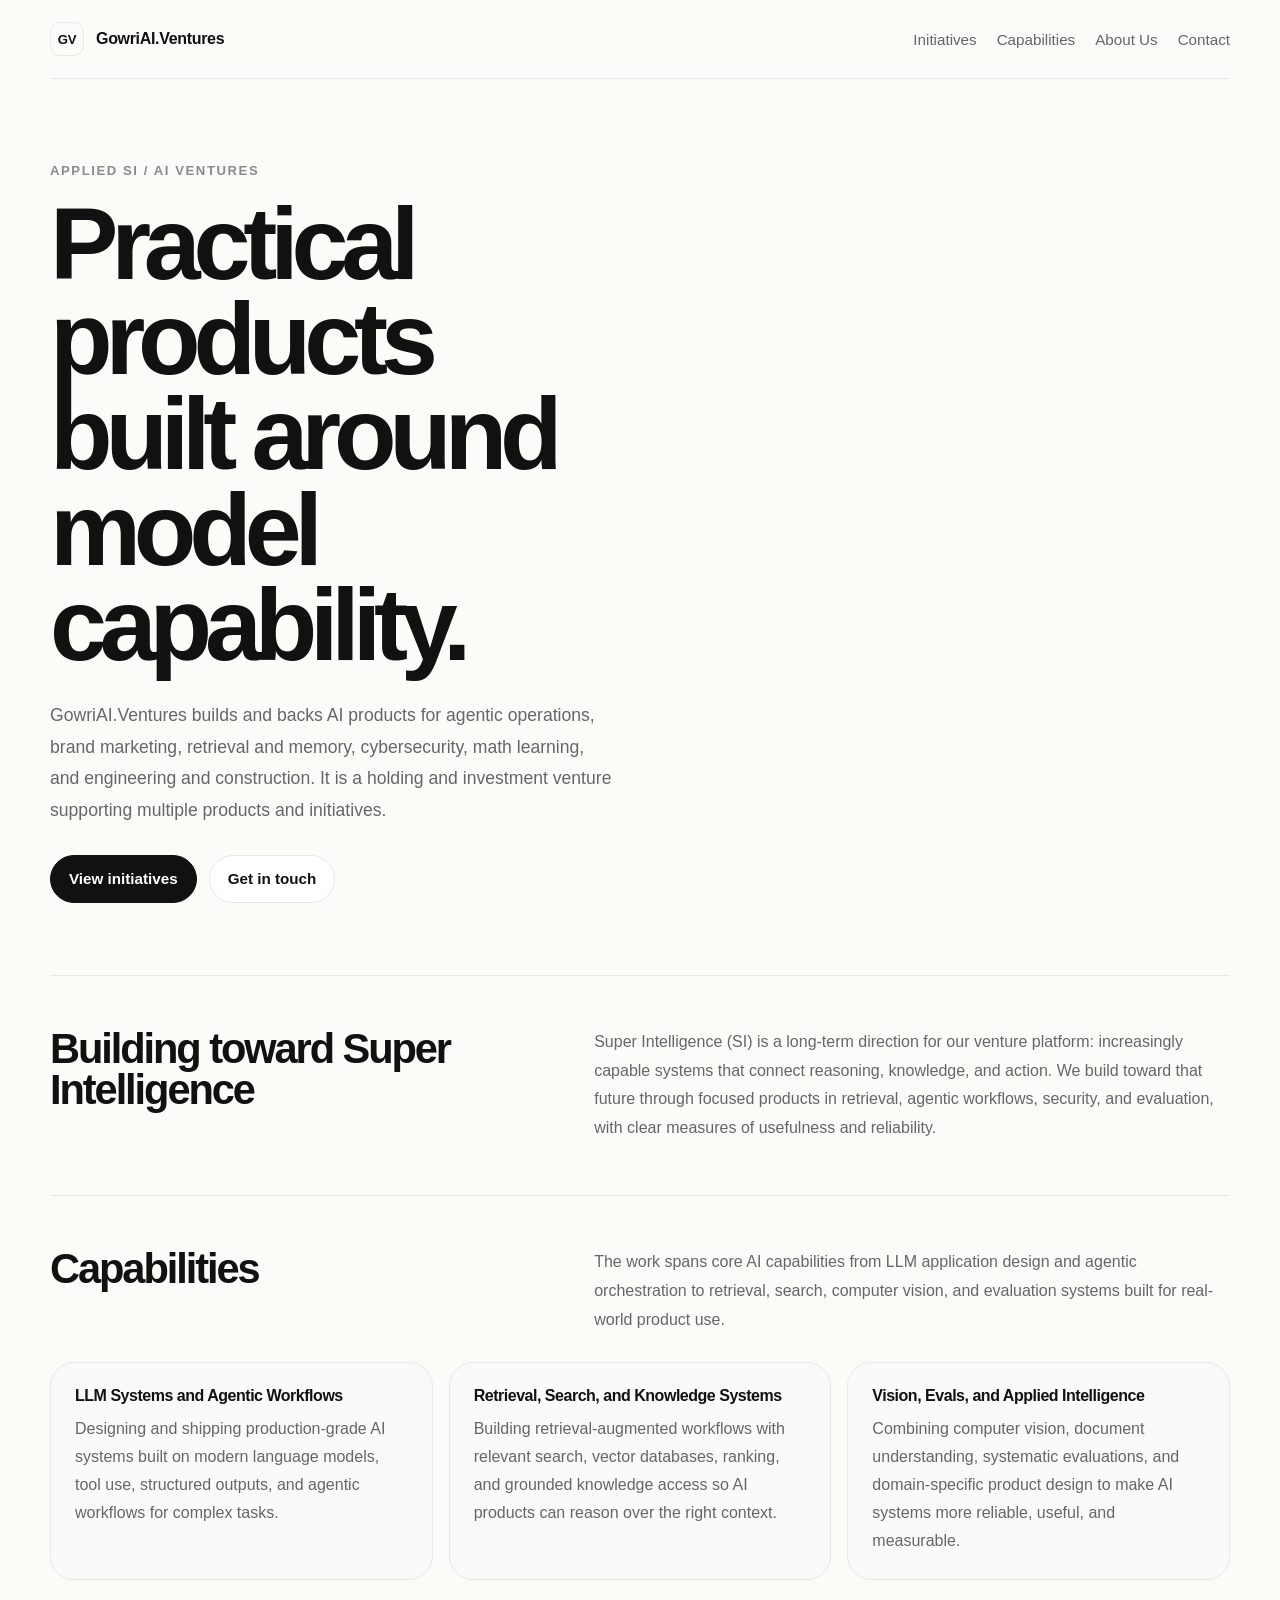
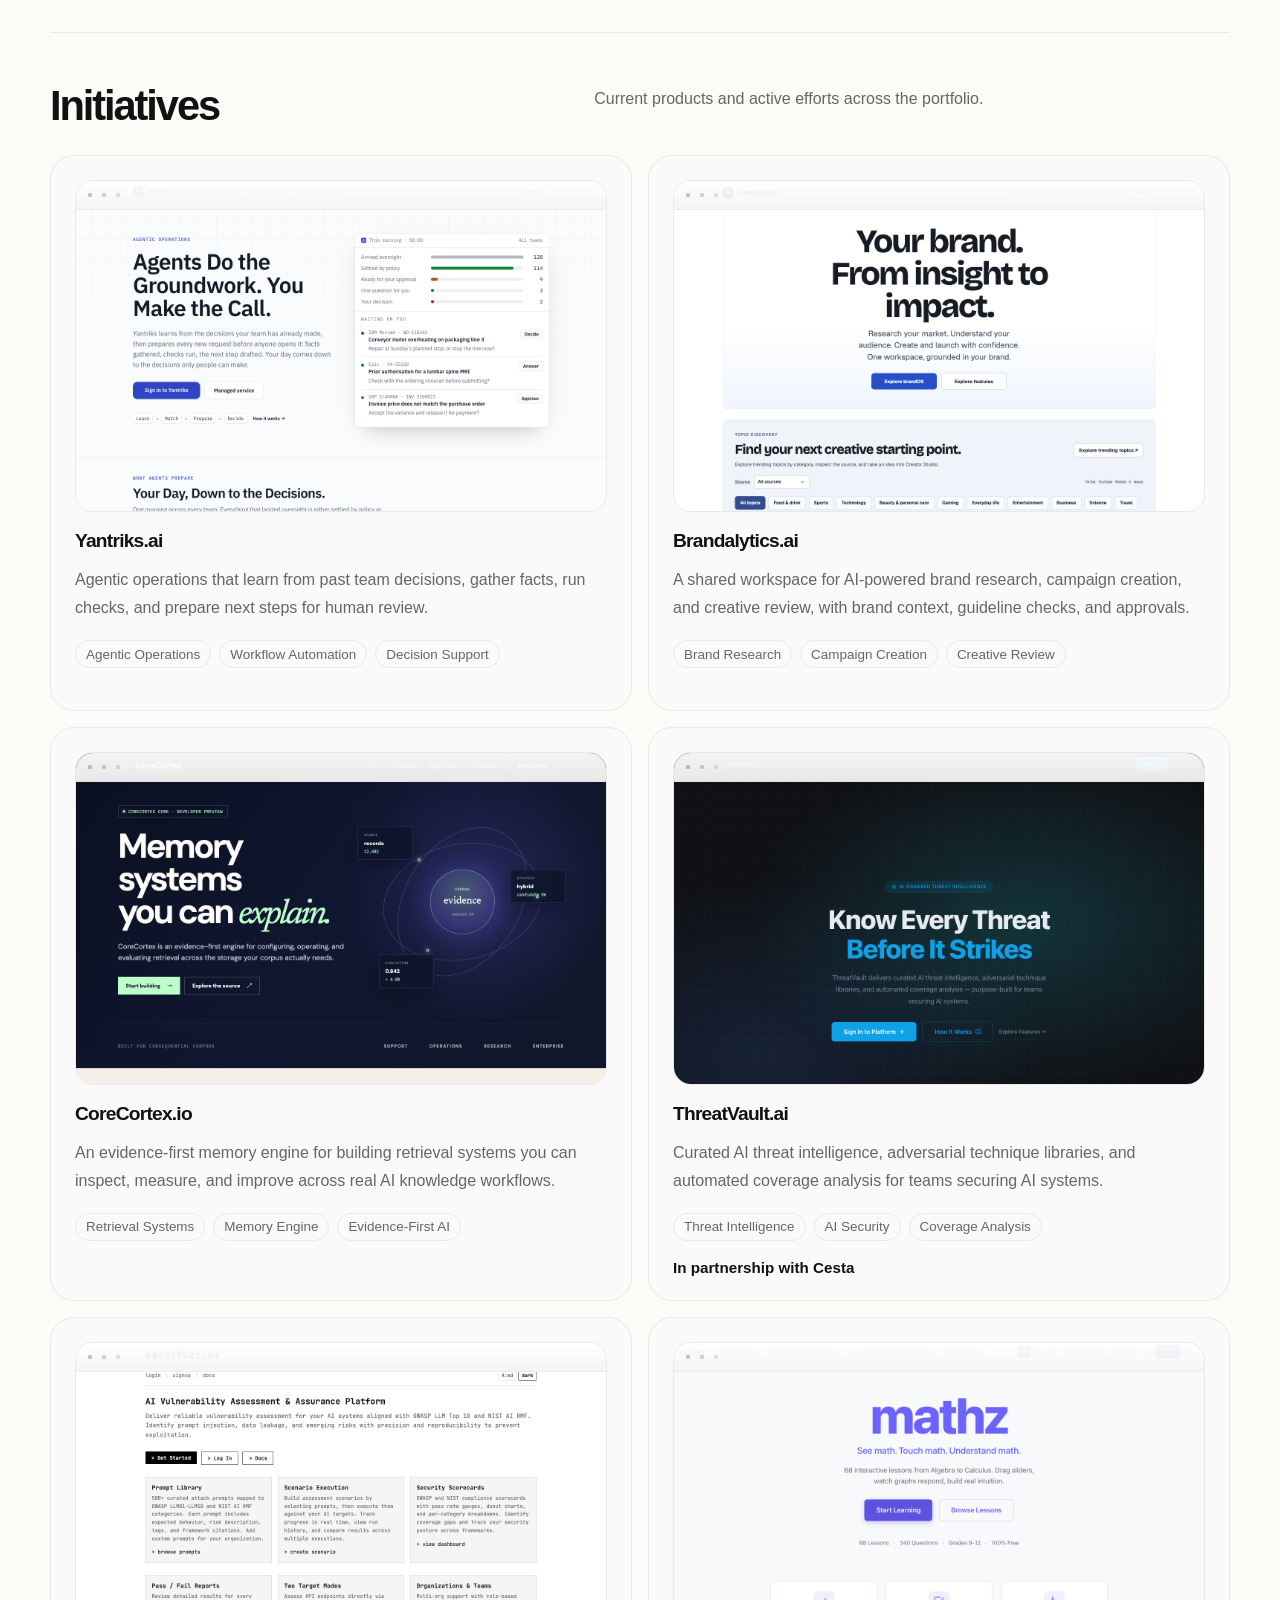
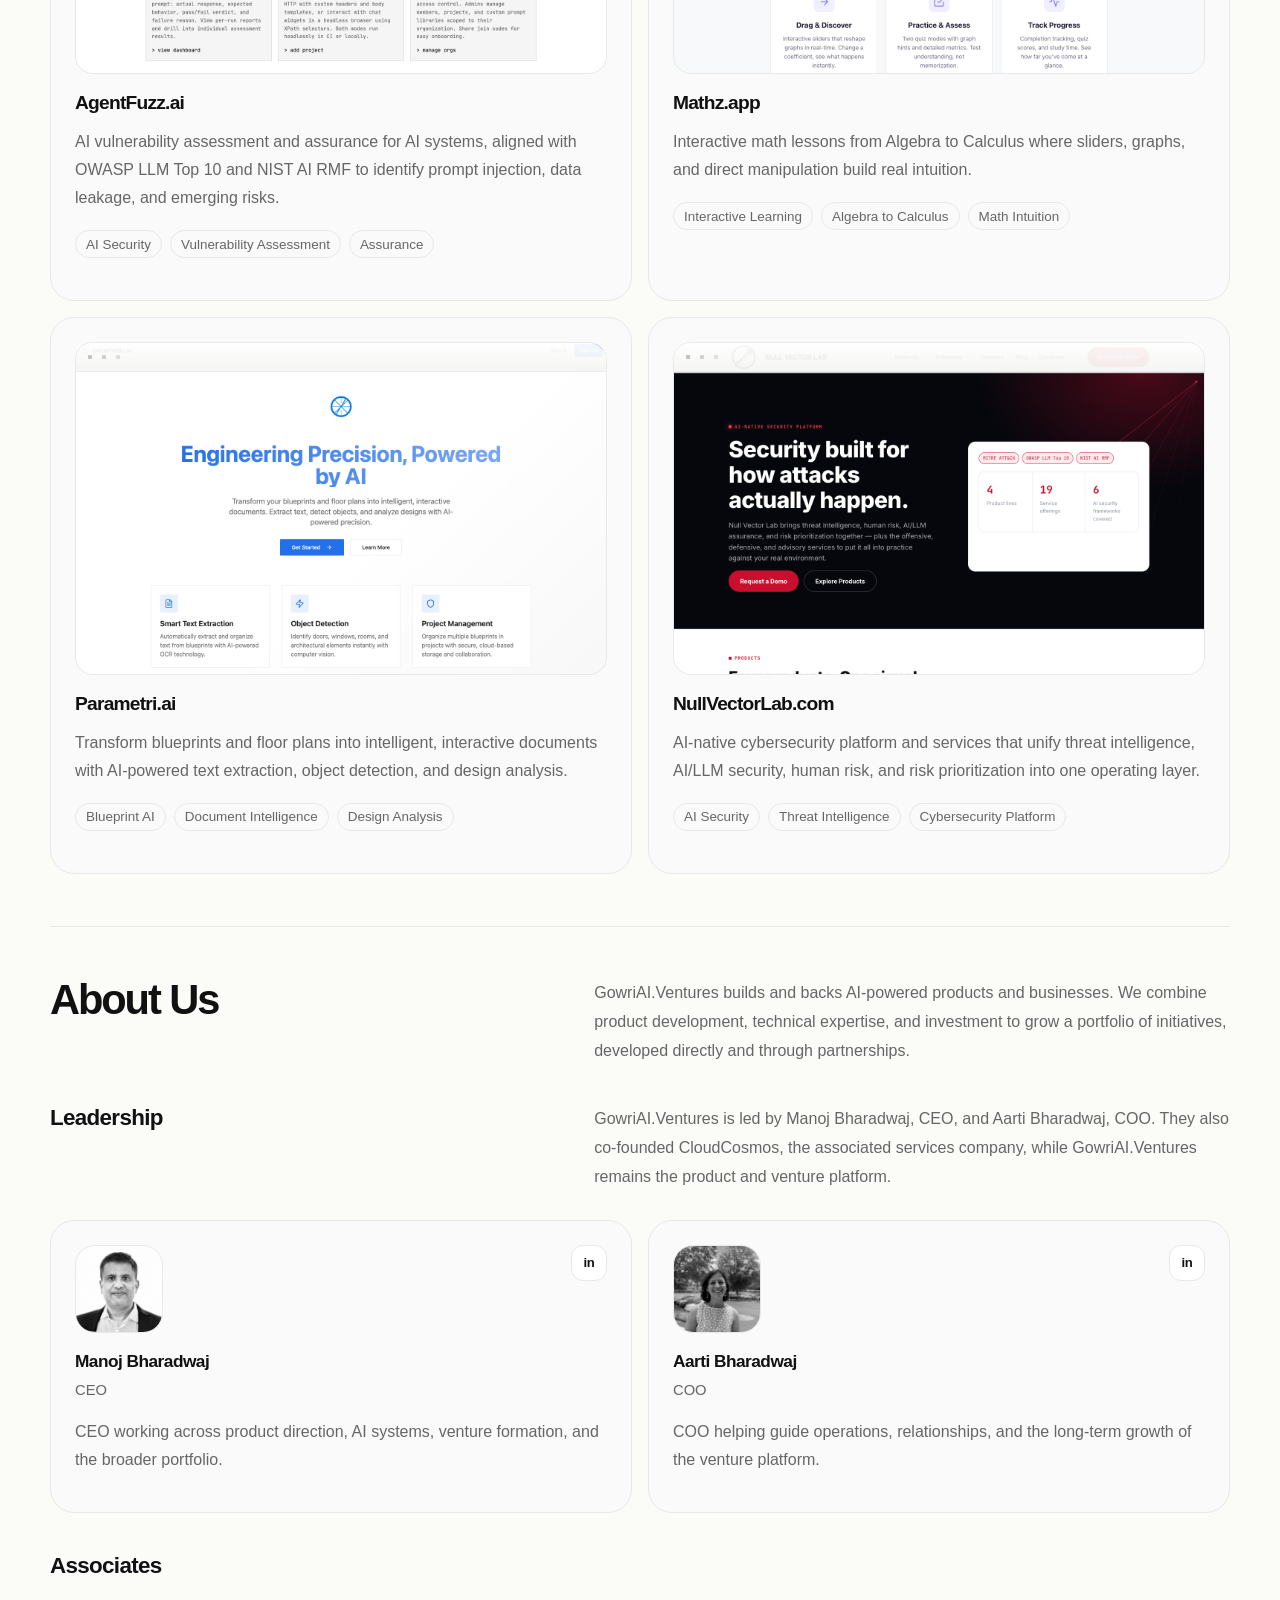
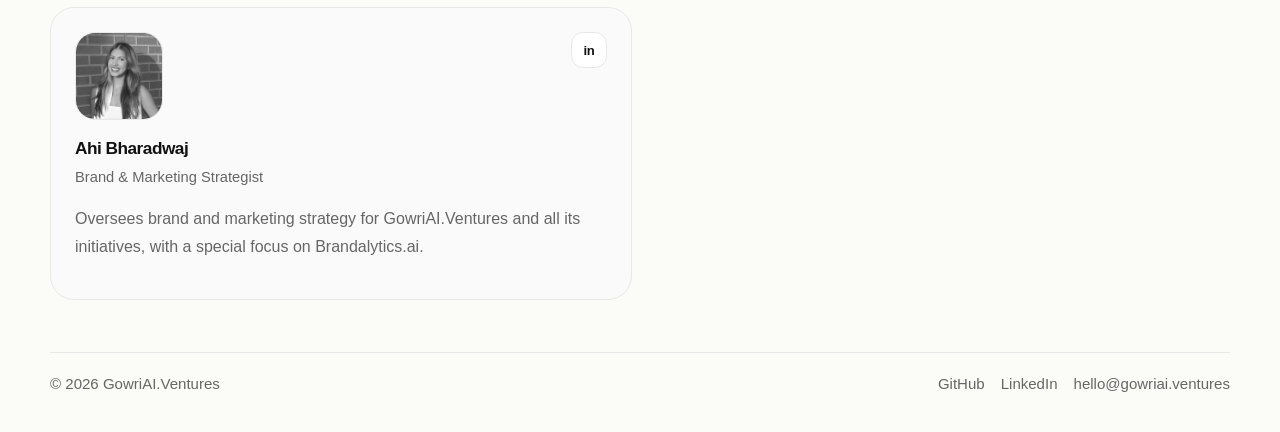
==== commit 0045565f: "Add Yantriks as the first portfolio initiative" ====
--- a/index.html
+++ b/index.html
@@ -6,11 +6,11 @@
   <title>GowriAI.Ventures | AI Products &amp; Ventures</title>
   <meta
     name="description"
-    content="GowriAI.Ventures builds and backs AI products for brand marketing, retrieval and memory, cybersecurity, math learning, and engineering and construction."
+    content="GowriAI.Ventures builds and backs AI products for agentic operations, brand marketing, retrieval and memory, cybersecurity, math learning, and engineering and construction."
   />
   <meta
     name="keywords"
-    content="GowriAI Ventures, AI ventures, applied AI, AI products, Super Intelligence, Brandalytics.ai, AgentFuzz, ThreatVault.ai, Mathz.app, Parametri, NullVectorLab.com, CoreCortex.io"
+    content="GowriAI Ventures, AI ventures, applied AI, AI products, Super Intelligence, Yantriks.ai, Brandalytics.ai, AgentFuzz, ThreatVault.ai, Mathz.app, Parametri, NullVectorLab.com, CoreCortex.io"
   />
   <meta name="author" content="GowriAI.Ventures" />
   <meta name="robots" content="index, follow, max-image-preview:large, max-snippet:-1, max-video-preview:-1" />
@@ -25,7 +25,7 @@
   <meta property="og:title" content="GowriAI.Ventures" />
   <meta
     property="og:description"
-    content="GowriAI.Ventures builds and backs AI products for brand marketing, retrieval and memory, cybersecurity, math learning, and engineering and construction."
+    content="GowriAI.Ventures builds and backs AI products for agentic operations, brand marketing, retrieval and memory, cybersecurity, math learning, and engineering and construction."
   />
   <meta property="og:url" content="https://gowriai.ventures/" />
   <meta property="og:locale" content="en_US" />
@@ -36,7 +36,7 @@
   <meta name="twitter:title" content="GowriAI.Ventures" />
   <meta
     name="twitter:description"
-    content="GowriAI.Ventures builds and backs AI products for brand marketing, retrieval and memory, cybersecurity, math learning, and engineering and construction."
+    content="GowriAI.Ventures builds and backs AI products for agentic operations, brand marketing, retrieval and memory, cybersecurity, math learning, and engineering and construction."
   />
   <meta name="twitter:image" content="https://gowriai.ventures/assets/images/og-image.png" />
   <link rel="canonical" href="https://gowriai.ventures/" />
@@ -49,7 +49,7 @@
       "@type": "Organization",
       "name": "GowriAI.Ventures",
       "url": "https://gowriai.ventures/",
-      "description": "GowriAI.Ventures builds and backs AI products for brand marketing, retrieval and memory, cybersecurity, math learning, and engineering and construction.",
+      "description": "GowriAI.Ventures builds and backs AI products for agentic operations, brand marketing, retrieval and memory, cybersecurity, math learning, and engineering and construction.",
       "sameAs": [
         "https://github.com/GowriAI-Ventures",
         "https://linkedin.com/company/gowriai"
@@ -63,6 +63,16 @@
             "position": 1,
             "item": {
               "@type": "SoftwareApplication",
+              "name": "Yantriks.ai",
+              "url": "https://yantriks.ai/",
+              "description": "Agentic operations that learn from past team decisions, gather facts, run checks, and prepare next steps for human review."
+            }
+          },
+          {
+            "@type": "ListItem",
+            "position": 2,
+            "item": {
+              "@type": "SoftwareApplication",
               "name": "Brandalytics.ai",
               "url": "https://brandalytics.ai/",
               "description": "A shared workspace for AI-powered brand research, campaign creation, and creative review, with brand context, guideline checks, and approvals."
@@ -70,7 +80,7 @@
           },
           {
             "@type": "ListItem",
-            "position": 2,
+            "position": 3,
             "item": {
               "@type": "SoftwareApplication",
               "name": "CoreCortex.io",
@@ -80,7 +90,7 @@
           },
           {
             "@type": "ListItem",
-            "position": 3,
+            "position": 4,
             "item": {
               "@type": "SoftwareApplication",
               "name": "ThreatVault.ai",
@@ -90,7 +100,7 @@
           },
           {
             "@type": "ListItem",
-            "position": 4,
+            "position": 5,
             "item": {
               "@type": "SoftwareApplication",
               "name": "AgentFuzz.ai",
@@ -100,7 +110,7 @@
           },
           {
             "@type": "ListItem",
-            "position": 5,
+            "position": 6,
             "item": {
               "@type": "SoftwareApplication",
               "name": "Mathz.app",
@@ -110,7 +120,7 @@
           },
           {
             "@type": "ListItem",
-            "position": 6,
+            "position": 7,
             "item": {
               "@type": "SoftwareApplication",
               "name": "Parametri.ai",
@@ -120,7 +130,7 @@
           },
           {
             "@type": "ListItem",
-            "position": 7,
+            "position": 8,
             "item": {
               "@type": "SoftwareApplication",
               "name": "NullVectorLab.com",
@@ -613,7 +623,7 @@
         <div class="hero-grid">
           <div>
             <p class="lead">
-              GowriAI.Ventures builds and backs AI products for brand marketing, retrieval and memory,
+              GowriAI.Ventures builds and backs AI products for agentic operations, brand marketing, retrieval and memory,
               cybersecurity, math learning, and engineering and construction. It is a holding
               and investment venture supporting multiple products and initiatives.
             </p>
@@ -672,6 +682,17 @@
         </div>
         <div class="initiatives" id="initiative-grid">
           <article class="initiative">
+            <a class="initiative-shot" href="https://yantriks.ai/" rel="noopener" target="_blank" aria-label="Yantriks.ai">
+              <img src="./assets/images/initiatives/yantriks-ai.png" alt="Yantriks.ai preview" />
+            </a>
+            <div class="initiative-head">
+              <h3><a class="initiative-title-link" href="https://yantriks.ai/" rel="noopener" target="_blank">Yantriks.ai</a></h3>
+            </div>
+            <p>Agentic operations that learn from past team decisions, gather facts, run checks, and prepare next steps for human review.</p>
+            <div class="meta"><span class="pill">Agentic Operations</span><span class="pill">Workflow Automation</span><span class="pill">Decision Support</span></div>
+            <div class="link-row"></div>
+          </article>
+          <article class="initiative">
             <a class="initiative-shot" href="https://brandalytics.ai/" rel="noopener" target="_blank" aria-label="Brandalytics.ai">
               <img src="./assets/images/initiatives/brandalytics-ai.png" alt="Brandalytics.ai preview" />
             </a>
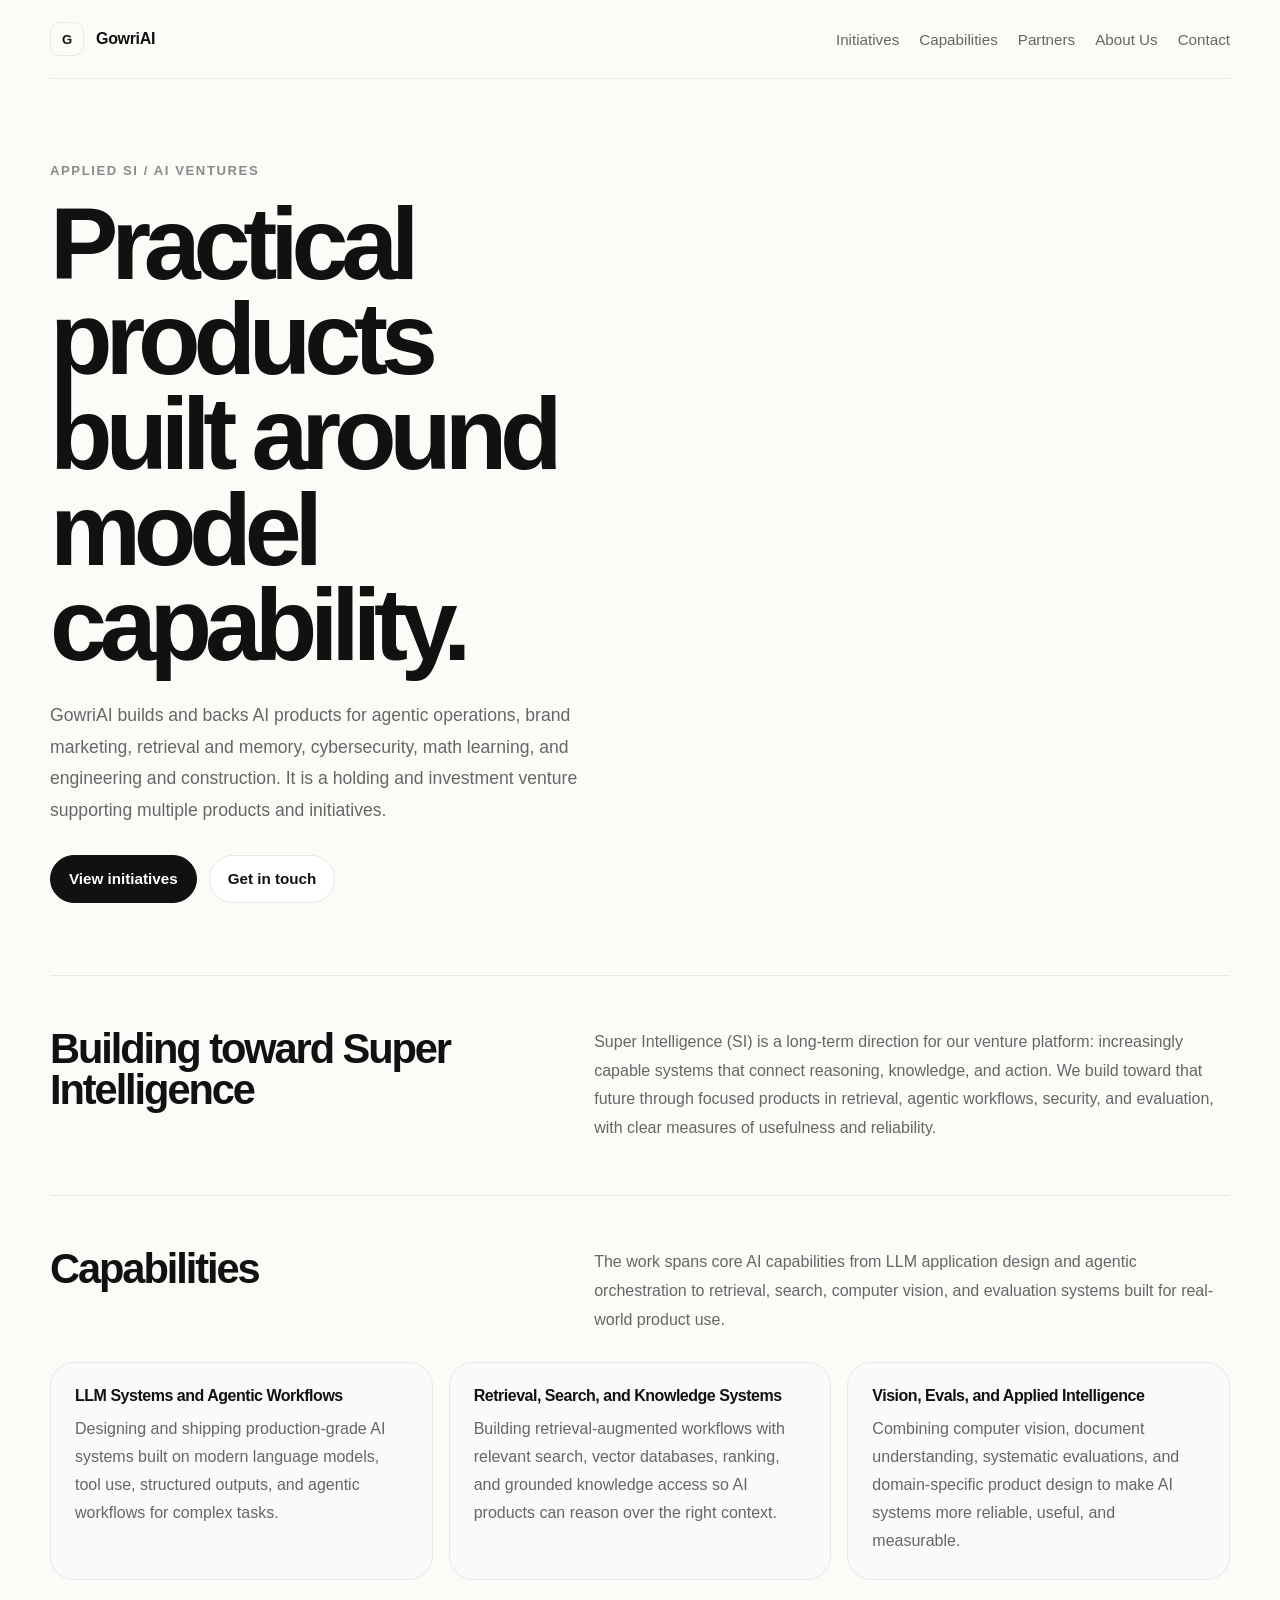
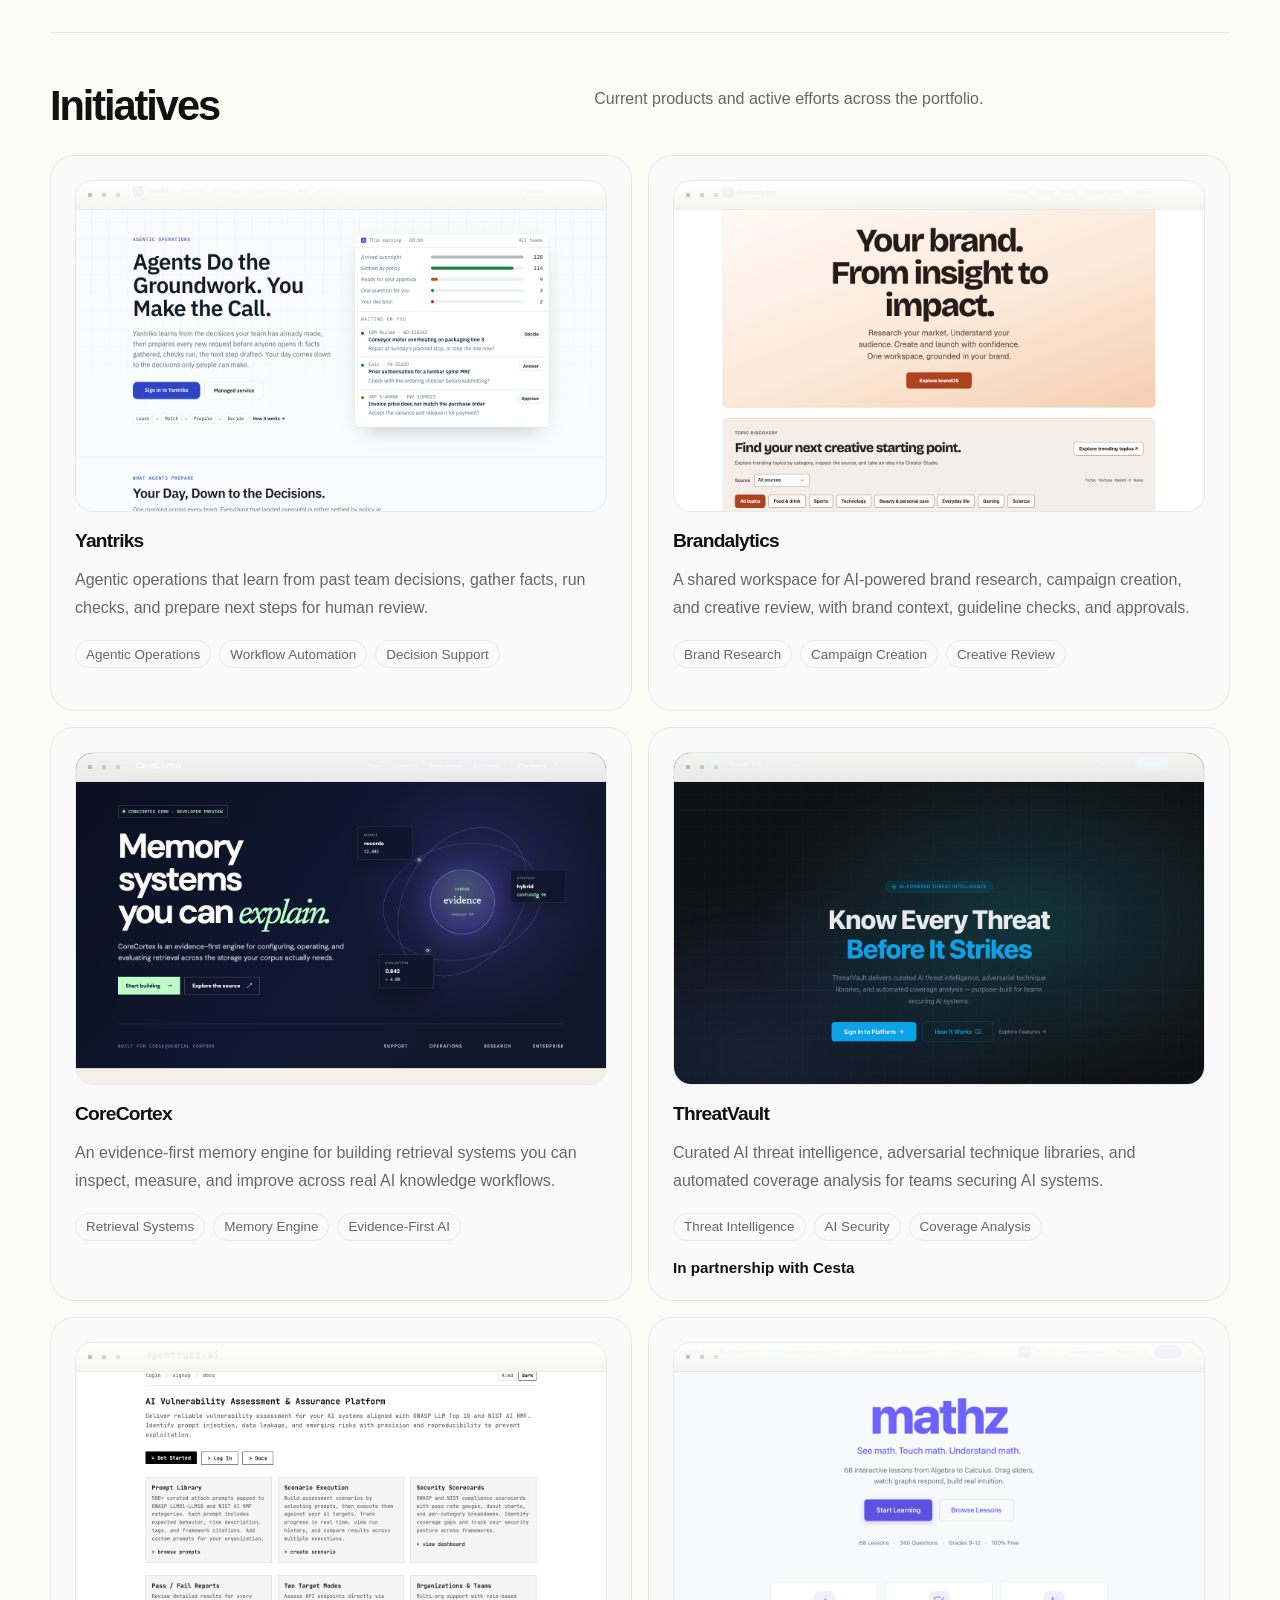
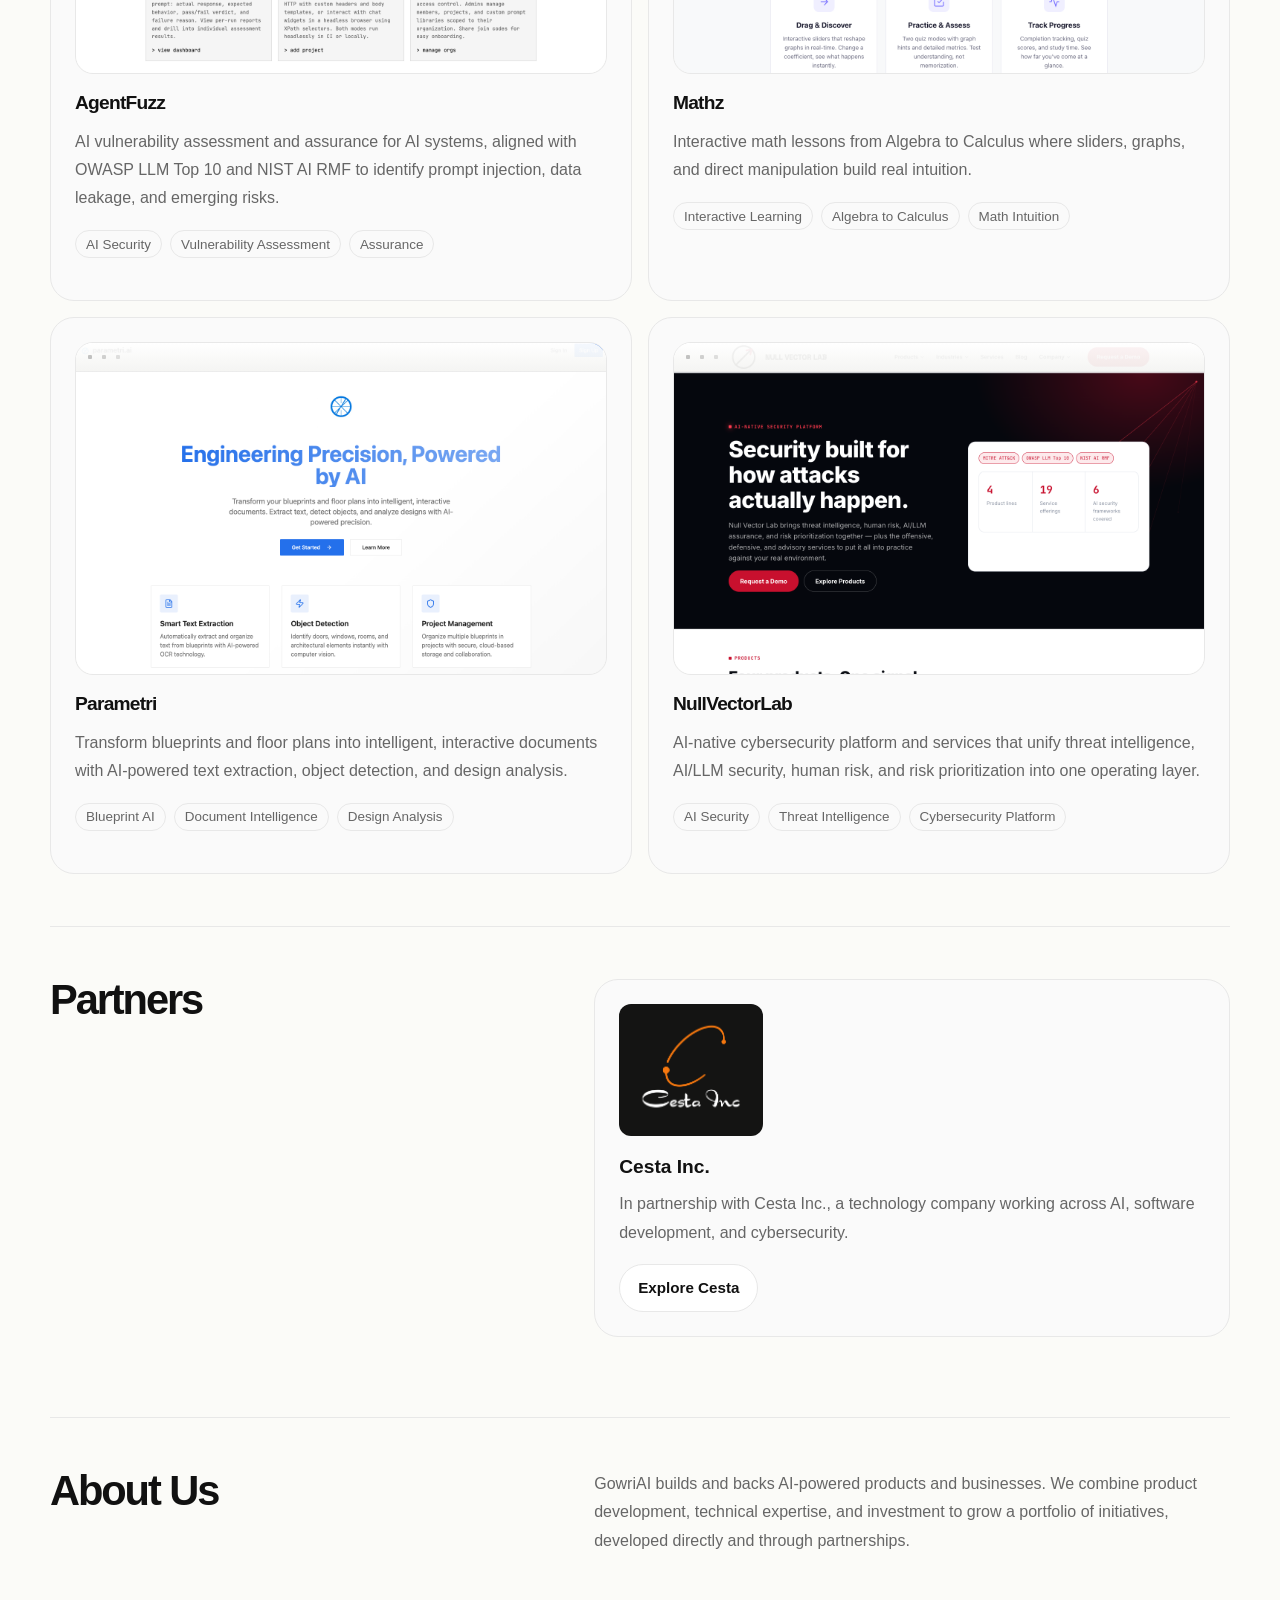
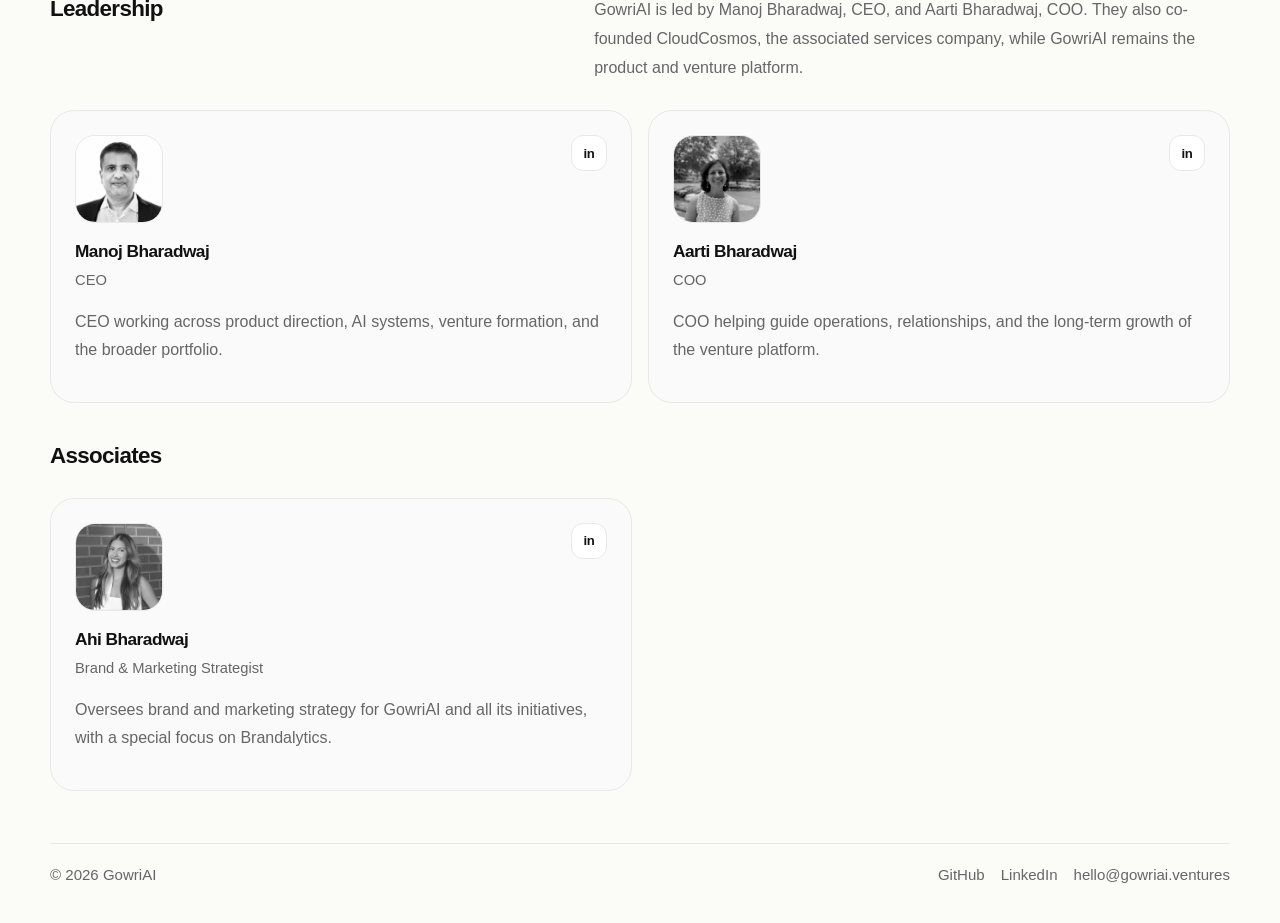
==== commit 946fc102: "Refresh GowriAI branding and add Cesta partner section" ====
--- a/index.html
+++ b/index.html
@@ -3,29 +3,29 @@
 <head>
   <meta charset="utf-8" />
   <meta name="viewport" content="width=device-width, initial-scale=1" />
-  <title>GowriAI.Ventures | AI Products &amp; Ventures</title>
+  <title>GowriAI | AI Products &amp; Ventures</title>
   <meta
     name="description"
-    content="GowriAI.Ventures builds and backs AI products for agentic operations, brand marketing, retrieval and memory, cybersecurity, math learning, and engineering and construction."
+    content="GowriAI builds and backs AI products for agentic operations, brand marketing, retrieval and memory, cybersecurity, math learning, and engineering and construction."
   />
   <meta
     name="keywords"
-    content="GowriAI Ventures, AI ventures, applied AI, AI products, Super Intelligence, Yantriks.ai, Brandalytics.ai, AgentFuzz, ThreatVault.ai, Mathz.app, Parametri, NullVectorLab.com, CoreCortex.io"
+    content="GowriAI, AI ventures, applied AI, AI products, Super Intelligence, Yantriks, Brandalytics, AgentFuzz, ThreatVault, Mathz, Parametri, NullVectorLab, CoreCortex"
   />
-  <meta name="author" content="GowriAI.Ventures" />
+  <meta name="author" content="GowriAI" />
   <meta name="robots" content="index, follow, max-image-preview:large, max-snippet:-1, max-video-preview:-1" />
   <meta name="googlebot" content="index, follow, max-image-preview:large, max-snippet:-1, max-video-preview:-1" />
-  <meta name="application-name" content="GowriAI.Ventures" />
+  <meta name="application-name" content="GowriAI" />
   <meta name="theme-color" content="#fbfbf8" />
   <meta name="format-detection" content="telephone=no" />
   <meta name="geo.region" content="US" />
   <meta name="geo.placename" content="United States" />
   <meta property="og:type" content="website" />
-  <meta property="og:site_name" content="GowriAI.Ventures" />
-  <meta property="og:title" content="GowriAI.Ventures" />
+  <meta property="og:site_name" content="GowriAI" />
+  <meta property="og:title" content="GowriAI" />
   <meta
     property="og:description"
-    content="GowriAI.Ventures builds and backs AI products for agentic operations, brand marketing, retrieval and memory, cybersecurity, math learning, and engineering and construction."
+    content="GowriAI builds and backs AI products for agentic operations, brand marketing, retrieval and memory, cybersecurity, math learning, and engineering and construction."
   />
   <meta property="og:url" content="https://gowriai.ventures/" />
   <meta property="og:locale" content="en_US" />
@@ -33,10 +33,10 @@
   <meta property="og:image:width" content="1200" />
   <meta property="og:image:height" content="630" />
   <meta name="twitter:card" content="summary_large_image" />
-  <meta name="twitter:title" content="GowriAI.Ventures" />
+  <meta name="twitter:title" content="GowriAI" />
   <meta
     name="twitter:description"
-    content="GowriAI.Ventures builds and backs AI products for agentic operations, brand marketing, retrieval and memory, cybersecurity, math learning, and engineering and construction."
+    content="GowriAI builds and backs AI products for agentic operations, brand marketing, retrieval and memory, cybersecurity, math learning, and engineering and construction."
   />
   <meta name="twitter:image" content="https://gowriai.ventures/assets/images/og-image.png" />
   <link rel="canonical" href="https://gowriai.ventures/" />
@@ -47,9 +47,9 @@
     {
       "@context": "https://schema.org",
       "@type": "Organization",
-      "name": "GowriAI.Ventures",
+      "name": "GowriAI",
       "url": "https://gowriai.ventures/",
-      "description": "GowriAI.Ventures builds and backs AI products for agentic operations, brand marketing, retrieval and memory, cybersecurity, math learning, and engineering and construction.",
+      "description": "GowriAI builds and backs AI products for agentic operations, brand marketing, retrieval and memory, cybersecurity, math learning, and engineering and construction.",
       "sameAs": [
         "https://github.com/GowriAI-Ventures",
         "https://linkedin.com/company/gowriai"
@@ -63,7 +63,7 @@
             "position": 1,
             "item": {
               "@type": "SoftwareApplication",
-              "name": "Yantriks.ai",
+              "name": "Yantriks",
               "url": "https://yantriks.ai/",
               "description": "Agentic operations that learn from past team decisions, gather facts, run checks, and prepare next steps for human review."
             }
@@ -73,7 +73,7 @@
             "position": 2,
             "item": {
               "@type": "SoftwareApplication",
-              "name": "Brandalytics.ai",
+              "name": "Brandalytics",
               "url": "https://brandalytics.ai/",
               "description": "A shared workspace for AI-powered brand research, campaign creation, and creative review, with brand context, guideline checks, and approvals."
             }
@@ -83,7 +83,7 @@
             "position": 3,
             "item": {
               "@type": "SoftwareApplication",
-              "name": "CoreCortex.io",
+              "name": "CoreCortex",
               "url": "https://corecortex.io/",
               "description": "An evidence-first memory engine for building retrieval systems you can inspect, measure, and improve across real AI knowledge workflows."
             }
@@ -93,7 +93,7 @@
             "position": 4,
             "item": {
               "@type": "SoftwareApplication",
-              "name": "ThreatVault.ai",
+              "name": "ThreatVault",
               "url": "https://threatvault.ai",
               "description": "Curated AI threat intelligence, adversarial technique libraries, and automated coverage analysis for teams securing AI systems."
             }
@@ -103,7 +103,7 @@
             "position": 5,
             "item": {
               "@type": "SoftwareApplication",
-              "name": "AgentFuzz.ai",
+              "name": "AgentFuzz",
               "url": "https://agentfuzz.ai",
               "description": "AI vulnerability assessment and assurance for AI systems, aligned with OWASP LLM Top 10 and NIST AI RMF to identify prompt injection, data leakage, and emerging risks."
             }
@@ -113,7 +113,7 @@
             "position": 6,
             "item": {
               "@type": "SoftwareApplication",
-              "name": "Mathz.app",
+              "name": "Mathz",
               "url": "https://mathz.app",
               "description": "Interactive math lessons from Algebra to Calculus where sliders, graphs, and direct manipulation build real intuition."
             }
@@ -123,7 +123,7 @@
             "position": 7,
             "item": {
               "@type": "SoftwareApplication",
-              "name": "Parametri.ai",
+              "name": "Parametri",
               "url": "https://parametri.ai/",
               "description": "Transform blueprints and floor plans into intelligent, interactive documents with AI-powered text extraction, object detection, and design analysis."
             }
@@ -133,7 +133,7 @@
             "position": 8,
             "item": {
               "@type": "SoftwareApplication",
-              "name": "NullVectorLab.com",
+              "name": "NullVectorLab",
               "url": "https://nullvectorlab.com/",
               "description": "AI-native cybersecurity platform and services that unify threat intelligence, AI/LLM security, human risk, and risk prioritization into one operating layer."
             }
@@ -478,6 +478,35 @@
       border: 1px solid var(--line);
       border-radius: var(--radius);
       background: var(--panel);
+    }
+
+    .partner-card {
+      padding: 24px;
+      border: 1px solid var(--line);
+      border-radius: var(--radius);
+      background: var(--panel);
+    }
+
+    .partner-card h3 {
+      margin: 0 0 12px;
+      font-size: 1.2rem;
+    }
+
+    .partner-card .button {
+      margin-top: 16px;
+    }
+
+    .partner-logo {
+      display: inline-block;
+      padding: 12px;
+      margin-bottom: 16px;
+      border-radius: 12px;
+      background: #141413;
+    }
+
+    .partner-logo img {
+      width: 120px;
+      height: auto;
     }
 
     .person-top {
@@ -604,13 +633,14 @@
 <body>
     <div class="page">
     <header class="topbar">
-      <a class="brand" href="/" aria-label="GowriAI.Ventures home">
-        <span class="brand-mark" aria-hidden="true">GV</span>
-        <span>GowriAI.Ventures</span>
+      <a class="brand" href="/" aria-label="GowriAI home">
+        <span class="brand-mark" aria-hidden="true">G</span>
+        <span>GowriAI</span>
       </a>
       <nav class="nav" aria-label="Primary">
         <a href="#initiatives">Initiatives</a>
         <a href="#capabilities">Capabilities</a>
+        <a href="#partners">Partners</a>
         <a href="#about">About Us</a>
         <a href="mailto:hello@gowriai.ventures">Contact</a>
       </nav>
@@ -623,7 +653,7 @@
         <div class="hero-grid">
           <div>
             <p class="lead">
-              GowriAI.Ventures builds and backs AI products for agentic operations, brand marketing, retrieval and memory,
+              GowriAI builds and backs AI products for agentic operations, brand marketing, retrieval and memory,
               cybersecurity, math learning, and engineering and construction. It is a holding
               and investment venture supporting multiple products and initiatives.
             </p>
@@ -682,22 +712,22 @@
         </div>
         <div class="initiatives" id="initiative-grid">
           <article class="initiative">
-            <a class="initiative-shot" href="https://yantriks.ai/" rel="noopener" target="_blank" aria-label="Yantriks.ai">
-              <img src="./assets/images/initiatives/yantriks-ai.png" alt="Yantriks.ai preview" />
+            <a class="initiative-shot" href="https://yantriks.ai/" rel="noopener" target="_blank" aria-label="Yantriks">
+              <img src="./assets/images/initiatives/yantriks-ai.png" alt="Yantriks preview" />
             </a>
             <div class="initiative-head">
-              <h3><a class="initiative-title-link" href="https://yantriks.ai/" rel="noopener" target="_blank">Yantriks.ai</a></h3>
+              <h3><a class="initiative-title-link" href="https://yantriks.ai/" rel="noopener" target="_blank">Yantriks</a></h3>
             </div>
             <p>Agentic operations that learn from past team decisions, gather facts, run checks, and prepare next steps for human review.</p>
             <div class="meta"><span class="pill">Agentic Operations</span><span class="pill">Workflow Automation</span><span class="pill">Decision Support</span></div>
             <div class="link-row"></div>
           </article>
           <article class="initiative">
-            <a class="initiative-shot" href="https://brandalytics.ai/" rel="noopener" target="_blank" aria-label="Brandalytics.ai">
-              <img src="./assets/images/initiatives/brandalytics-ai.png" alt="Brandalytics.ai preview" />
+            <a class="initiative-shot" href="https://brandalytics.ai/" rel="noopener" target="_blank" aria-label="Brandalytics">
+              <img src="./assets/images/initiatives/brandalytics-ai.png" alt="Brandalytics preview" />
             </a>
             <div class="initiative-head">
-              <h3><a class="initiative-title-link" href="https://brandalytics.ai/" rel="noopener" target="_blank">Brandalytics.ai</a></h3>
+              <h3><a class="initiative-title-link" href="https://brandalytics.ai/" rel="noopener" target="_blank">Brandalytics</a></h3>
             </div>
             <p>A shared workspace for AI-powered brand research, campaign creation, and creative review, with brand context, guideline checks, and approvals.</p>
             <div class="meta"><span class="pill">Brand Research</span><span class="pill">Campaign Creation</span><span class="pill">Creative Review</span></div>
@@ -706,11 +736,11 @@
             </div>
           </article>
           <article class="initiative">
-            <a class="initiative-shot" href="https://corecortex.io/" rel="noopener" target="_blank" aria-label="CoreCortex.io">
-              <img src="./assets/images/initiatives/corecortex-io.png" alt="CoreCortex.io preview" />
+            <a class="initiative-shot" href="https://corecortex.io/" rel="noopener" target="_blank" aria-label="CoreCortex">
+              <img src="./assets/images/initiatives/corecortex-io.png" alt="CoreCortex preview" />
             </a>
             <div class="initiative-head">
-              <h3><a class="initiative-title-link" href="https://corecortex.io/" rel="noopener" target="_blank">CoreCortex.io</a></h3>
+              <h3><a class="initiative-title-link" href="https://corecortex.io/" rel="noopener" target="_blank">CoreCortex</a></h3>
             </div>
             <p>An evidence-first memory engine for building retrieval systems you can inspect, measure, and improve across real AI knowledge workflows.</p>
             <div class="meta"><span class="pill">Retrieval Systems</span><span class="pill">Memory Engine</span><span class="pill">Evidence-First AI</span></div>
@@ -719,11 +749,11 @@
             </div>
           </article>
           <article class="initiative">
-            <a class="initiative-shot" href="https://threatvault.ai" rel="noopener" target="_blank" aria-label="ThreatVault.ai">
-              <img src="./assets/images/initiatives/threatvault-ai.png" alt="ThreatVault.ai preview" />
+            <a class="initiative-shot" href="https://threatvault.ai" rel="noopener" target="_blank" aria-label="ThreatVault">
+              <img src="./assets/images/initiatives/threatvault-ai.png" alt="ThreatVault preview" />
             </a>
             <div class="initiative-head">
-              <h3><a class="initiative-title-link" href="https://threatvault.ai" rel="noopener" target="_blank">ThreatVault.ai</a></h3>
+              <h3><a class="initiative-title-link" href="https://threatvault.ai" rel="noopener" target="_blank">ThreatVault</a></h3>
             </div>
             <p>Curated AI threat intelligence, adversarial technique libraries, and automated coverage analysis for teams securing AI systems.</p>
             <div class="meta"><span class="pill">Threat Intelligence</span><span class="pill">AI Security</span><span class="pill">Coverage Analysis</span></div>
@@ -732,11 +762,11 @@
             </div>
           </article>
           <article class="initiative">
-            <a class="initiative-shot" href="https://agentfuzz.ai" rel="noopener" target="_blank" aria-label="AgentFuzz.ai">
-              <img src="./assets/images/initiatives/agentfuzz-ai.png" alt="AgentFuzz.ai preview" />
+            <a class="initiative-shot" href="https://agentfuzz.ai" rel="noopener" target="_blank" aria-label="AgentFuzz">
+              <img src="./assets/images/initiatives/agentfuzz-ai.png" alt="AgentFuzz preview" />
             </a>
             <div class="initiative-head">
-              <h3><a class="initiative-title-link" href="https://agentfuzz.ai" rel="noopener" target="_blank">AgentFuzz.ai</a></h3>
+              <h3><a class="initiative-title-link" href="https://agentfuzz.ai" rel="noopener" target="_blank">AgentFuzz</a></h3>
             </div>
             <p>AI vulnerability assessment and assurance for AI systems, aligned with OWASP LLM Top 10 and NIST AI RMF to identify prompt injection, data leakage, and emerging risks.</p>
             <div class="meta"><span class="pill">AI Security</span><span class="pill">Vulnerability Assessment</span><span class="pill">Assurance</span></div>
@@ -745,11 +775,11 @@
             </div>
           </article>
           <article class="initiative">
-            <a class="initiative-shot" href="https://mathz.app" rel="noopener" target="_blank" aria-label="Mathz.app">
-              <img src="./assets/images/initiatives/mathz-app.png" alt="Mathz.app preview" />
+            <a class="initiative-shot" href="https://mathz.app" rel="noopener" target="_blank" aria-label="Mathz">
+              <img src="./assets/images/initiatives/mathz-app.png" alt="Mathz preview" />
             </a>
             <div class="initiative-head">
-              <h3><a class="initiative-title-link" href="https://mathz.app" rel="noopener" target="_blank">Mathz.app</a></h3>
+              <h3><a class="initiative-title-link" href="https://mathz.app" rel="noopener" target="_blank">Mathz</a></h3>
             </div>
             <p>Interactive math lessons from Algebra to Calculus where sliders, graphs, and direct manipulation build real intuition.</p>
             <div class="meta"><span class="pill">Interactive Learning</span><span class="pill">Algebra to Calculus</span><span class="pill">Math Intuition</span></div>
@@ -758,11 +788,11 @@
             </div>
           </article>
           <article class="initiative">
-            <a class="initiative-shot" href="https://parametri.ai/" rel="noopener" target="_blank" aria-label="Parametri.ai">
-              <img src="./assets/images/initiatives/parametri-ai.png" alt="Parametri.ai preview" />
+            <a class="initiative-shot" href="https://parametri.ai/" rel="noopener" target="_blank" aria-label="Parametri">
+              <img src="./assets/images/initiatives/parametri-ai.png" alt="Parametri preview" />
             </a>
             <div class="initiative-head">
-              <h3><a class="initiative-title-link" href="https://parametri.ai/" rel="noopener" target="_blank">Parametri.ai</a></h3>
+              <h3><a class="initiative-title-link" href="https://parametri.ai/" rel="noopener" target="_blank">Parametri</a></h3>
             </div>
             <p>Transform blueprints and floor plans into intelligent, interactive documents with AI-powered text extraction, object detection, and design analysis.</p>
             <div class="meta"><span class="pill">Blueprint AI</span><span class="pill">Document Intelligence</span><span class="pill">Design Analysis</span></div>
@@ -771,17 +801,34 @@
             </div>
           </article>
           <article class="initiative">
-            <a class="initiative-shot" href="https://nullvectorlab.com/" rel="noopener" target="_blank" aria-label="NullVectorLab.com">
-              <img src="./assets/images/initiatives/nullvectorlab-com.png" alt="NullVectorLab.com preview" />
+            <a class="initiative-shot" href="https://nullvectorlab.com/" rel="noopener" target="_blank" aria-label="NullVectorLab">
+              <img src="./assets/images/initiatives/nullvectorlab-com.png" alt="NullVectorLab preview" />
             </a>
             <div class="initiative-head">
-              <h3><a class="initiative-title-link" href="https://nullvectorlab.com/" rel="noopener" target="_blank">NullVectorLab.com</a></h3>
+              <h3><a class="initiative-title-link" href="https://nullvectorlab.com/" rel="noopener" target="_blank">NullVectorLab</a></h3>
             </div>
             <p>AI-native cybersecurity platform and services that unify threat intelligence, AI/LLM security, human risk, and risk prioritization into one operating layer.</p>
             <div class="meta"><span class="pill">AI Security</span><span class="pill">Threat Intelligence</span><span class="pill">Cybersecurity Platform</span></div>
             <div class="link-row">
 
             </div>
+          </article>
+        </div>
+      </section>
+
+      <section class="section" id="partners" aria-labelledby="partners-title">
+        <div class="section-header">
+          <h2 id="partners-title">Partners</h2>
+          <article class="partner-card">
+            <a class="partner-logo" href="https://cestatech.com/" target="_blank" rel="noopener" aria-label="Cesta Inc. website">
+              <img src="./assets/images/cesta-logo.png" alt="Cesta Inc." width="3937" height="3543" loading="lazy" />
+            </a>
+            <h3><a href="https://cestatech.com/" target="_blank" rel="noopener">Cesta Inc.</a></h3>
+            <p>
+              In partnership with Cesta Inc., a technology company working across
+              AI, software development, and cybersecurity.
+            </p>
+            <a class="button button-secondary" href="https://cestatech.com/" target="_blank" rel="noopener">Explore Cesta</a>
           </article>
         </div>
       </section>
@@ -790,7 +837,7 @@
         <div class="section-header">
           <h2 id="about-title">About Us</h2>
           <p>
-            GowriAI.Ventures builds and backs AI-powered products and businesses.
+            GowriAI builds and backs AI-powered products and businesses.
             We combine product development, technical expertise, and investment to
             grow a portfolio of initiatives, developed directly and through partnerships.
           </p>
@@ -799,8 +846,8 @@
         <div class="section-header">
           <h3 id="leadership-title">Leadership</h3>
           <p>
-            GowriAI.Ventures is led by Manoj Bharadwaj, CEO, and Aarti Bharadwaj, COO. They also co-founded
-            <a href="https://cloudcosmos.tech/" rel="noopener" target="_blank">CloudCosmos</a>, the associated services company, while GowriAI.Ventures remains the product and venture platform.
+            GowriAI is led by Manoj Bharadwaj, CEO, and Aarti Bharadwaj, COO. They also co-founded
+            <a href="https://cloudcosmos.tech/" rel="noopener" target="_blank">CloudCosmos</a>, the associated services company, while GowriAI remains the product and venture platform.
           </p>
         </div>
         <div class="team" id="leadership-grid">
@@ -842,7 +889,7 @@
             </div>
             <h4>Ahi Bharadwaj</h4>
             <p class="person-role">Brand &amp; Marketing Strategist</p>
-            <p>Oversees brand and marketing strategy for GowriAI.Ventures and all its initiatives, with a special focus on <a href="https://brandalytics.ai/" rel="noopener" target="_blank">Brandalytics.ai</a>.</p>
+            <p>Oversees brand and marketing strategy for GowriAI and all its initiatives, with a special focus on <a href="https://brandalytics.ai/" rel="noopener" target="_blank">Brandalytics</a>.</p>
           </article>
         </div>
       </section>
@@ -850,7 +897,7 @@
     </main>
 
     <footer class="footer">
-      <span>© <span id="year">2026</span> GowriAI.Ventures</span>
+      <span>© <span id="year">2026</span> GowriAI</span>
       <div class="footer-links">
         <a href="https://github.com/GowriAI-Ventures" rel="noopener" target="_blank">GitHub</a>
         <a href="https://linkedin.com/company/gowriai" rel="noopener" target="_blank">LinkedIn</a>
